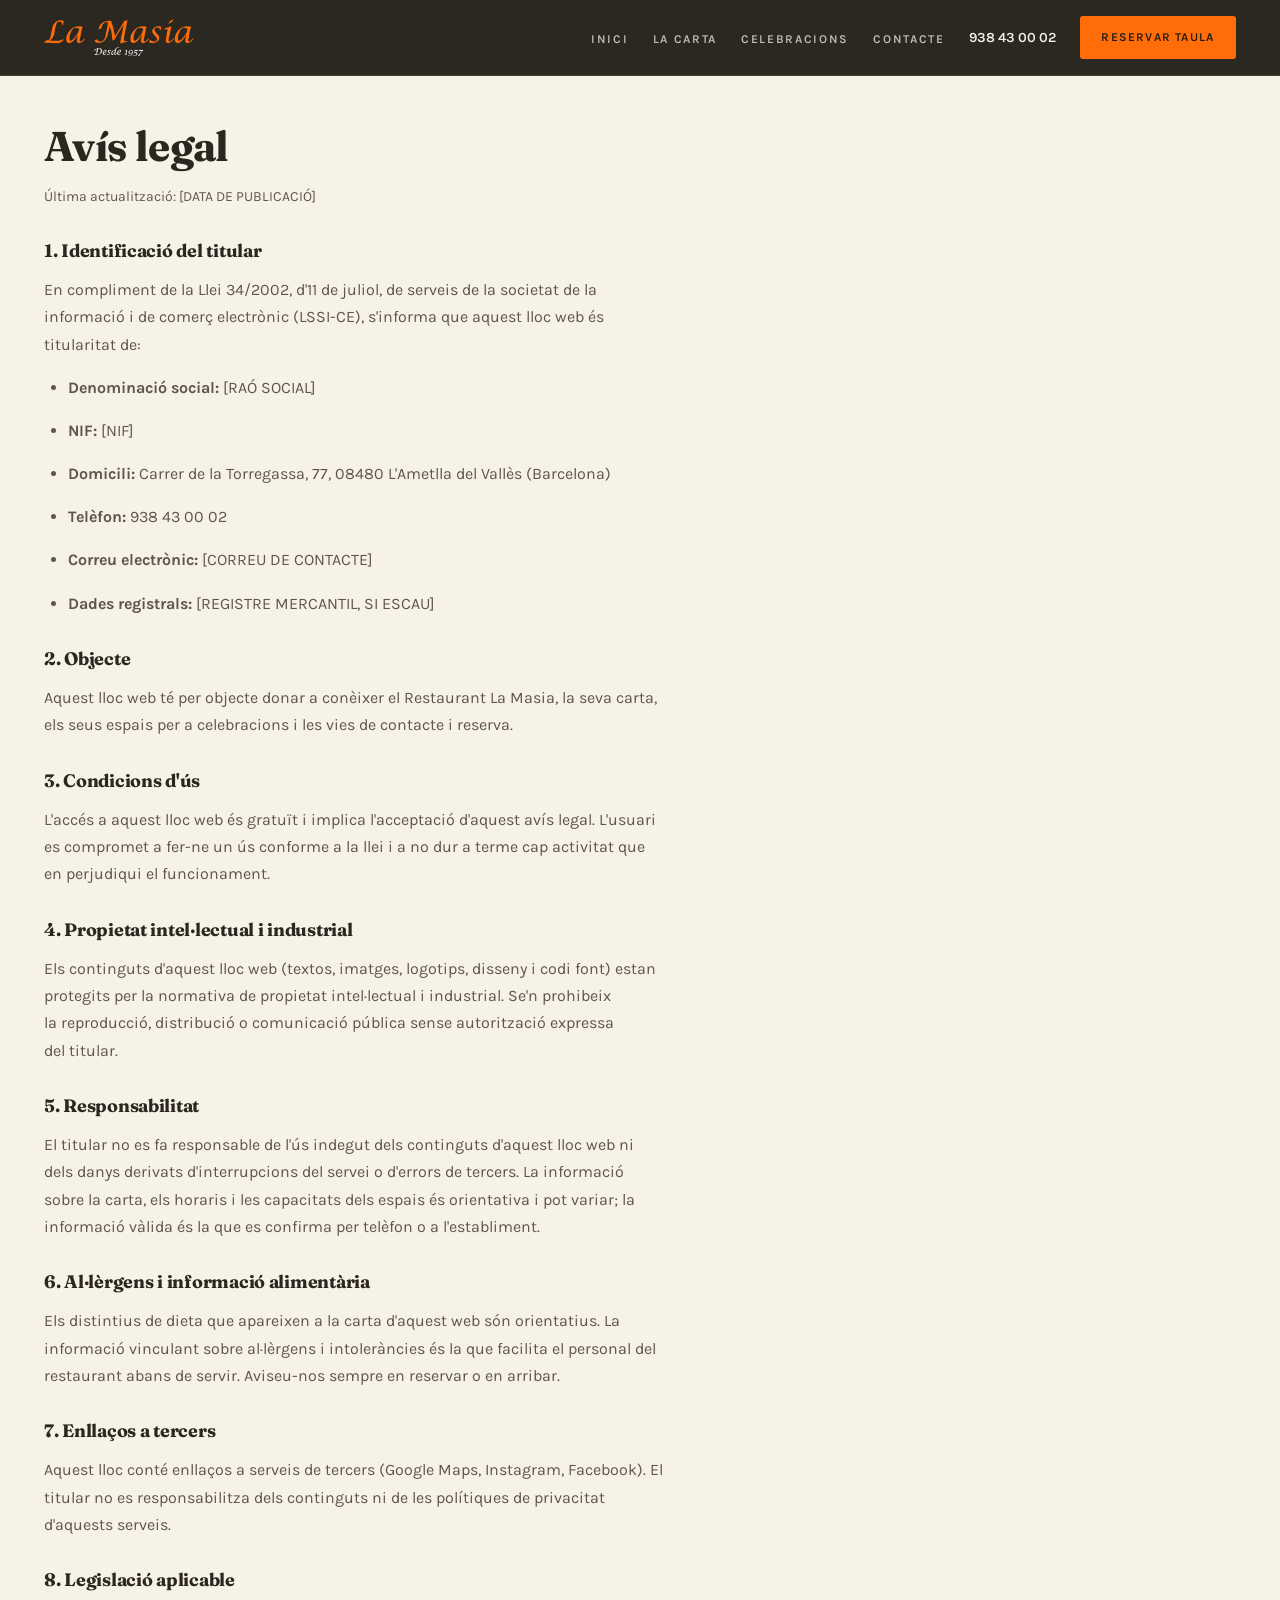
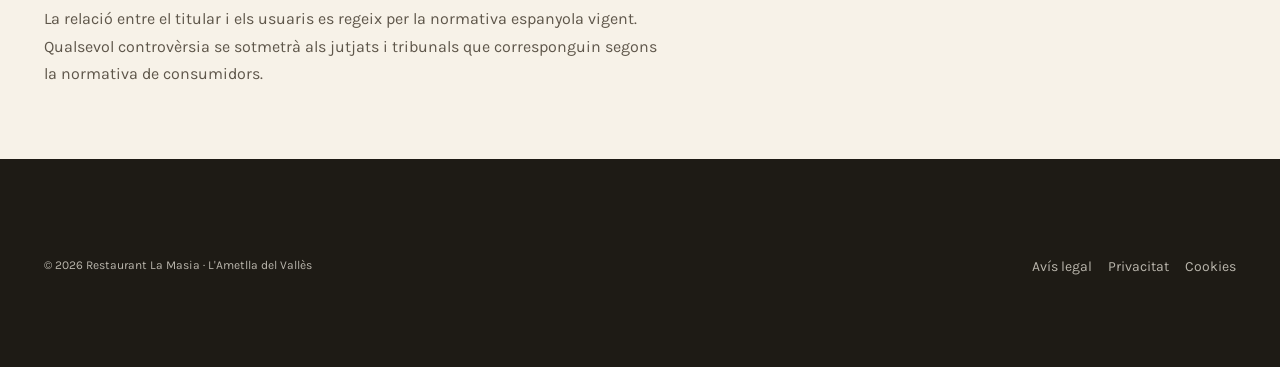
==== avis-legal.html @ 815bad7f "Web del Restaurant La Masia (L'Ametlla del Vallès) Web estàtica de quatre pàgines — inici, carta, ce" ====
<!DOCTYPE html>
<html lang="ca">
<head>
<meta charset="UTF-8">
<meta name="viewport" content="width=device-width, initial-scale=1.0">
<title>Avís legal — Restaurant La Masia</title>
<meta name="description" content="Avís legal del Restaurant La Masia, L'Ametlla del Vallès.">
<meta name="robots" content="noindex, follow">
<link rel="canonical" href="https://lamasiarestaurant.com/avis-legal.html">
<link rel="icon" href="assets/favicon.ico" sizes="any">
<link rel="icon" type="image/png" href="assets/favicon.png">
<link rel="preconnect" href="https://fonts.googleapis.com">
<link rel="preconnect" href="https://fonts.gstatic.com" crossorigin>
<link href="https://fonts.googleapis.com/css2?family=Fraunces:ital,opsz,wght@0,9..144,400;0,9..144,700;1,9..144,600&family=Karla:wght@400;600&display=swap" rel="stylesheet">
<link rel="stylesheet" href="css/styles.css">
</head>
<body>

<a class="salta-al-contingut" href="#contingut">Vés al contingut</a>

<header class="nav sempre-solid">
  <div class="envolt">
    <a href="index.html" class="nav-marca" aria-label="Restaurant La Masia — inici">
      <img src="assets/logo-la-masia.png" width="229" height="56" alt="Restaurant La Masia" fetchpriority="high">
    </a>
    <nav aria-label="Navegació principal">
      <ul class="nav-enllacos">
        <li><a href="index.html">Inici</a></li>
        <li><a href="carta.html">La carta</a></li>
        <li><a href="celebracions.html">Celebracions</a></li>
        <li><a href="contacte.html">Contacte</a></li>
      </ul>
    </nav>
    <a class="nav-tel" href="tel:+34938430002">938 43 00 02</a>
    <a class="boto boto-principal" href="contacte.html">Reservar taula</a>
    <button class="nav-boto-menu" id="boto-menu" type="button"
            aria-expanded="false" aria-controls="menu-mobil" aria-label="Obrir el menú">
      <span></span><span></span><span></span>
    </button>
  </div>
</header>

<div class="menu-mobil" id="menu-mobil">
  <a href="index.html">Inici</a>
  <a href="carta.html">La carta</a>
  <a href="celebracions.html">Celebracions</a>
  <a href="contacte.html">Contacte</a>
  <a href="tel:+34938430002">Trucar — 938 43 00 02</a>
</div>

<main id="contingut" class="legal">
  <div class="envolt">
    <h1>Avís legal</h1>
    <p class="actualitzat">Última actualització: [DATA DE PUBLICACIÓ]</p>

    <!-- ESQUELET LEGAL. Cal omplir tots els camps [ENTRE CLAUDÀTORS] amb les
         dades fiscals reals abans de publicar, i fer-lo revisar. -->

    <h2>1. Identificació del titular</h2>
    <p>
      En compliment de la Llei 34/2002, d'11 de juliol, de serveis de la societat de la
      informació i de comerç electrònic (LSSI-CE), s'informa que aquest lloc web és
      titularitat de:
    </p>
    <ul>
      <li><strong>Denominació social:</strong> [RAÓ SOCIAL]</li>
      <li><strong>NIF:</strong> [NIF]</li>
      <li><strong>Domicili:</strong> Carrer de la Torregassa, 77, 08480 L'Ametlla del Vallès (Barcelona)</li>
      <li><strong>Telèfon:</strong> 938 43 00 02</li>
      <li><strong>Correu electrònic:</strong> [CORREU DE CONTACTE]</li>
      <li><strong>Dades registrals:</strong> [REGISTRE MERCANTIL, SI ESCAU]</li>
    </ul>

    <h2>2. Objecte</h2>
    <p>
      Aquest lloc web té per objecte donar a conèixer el Restaurant La Masia, la seva
      carta, els seus espais per a celebracions i les vies de contacte i reserva.
    </p>

    <h2>3. Condicions d'ús</h2>
    <p>
      L'accés a aquest lloc web és gratuït i implica l'acceptació d'aquest avís legal.
      L'usuari es compromet a fer-ne un ús conforme a la llei i a no dur a terme cap
      activitat que en perjudiqui el funcionament.
    </p>

    <h2>4. Propietat intel·lectual i industrial</h2>
    <p>
      Els continguts d'aquest lloc web (textos, imatges, logotips, disseny i codi font)
      estan protegits per la normativa de propietat intel·lectual i industrial. Se'n
      prohibeix la reproducció, distribució o comunicació pública sense autorització
      expressa del titular.
    </p>

    <h2>5. Responsabilitat</h2>
    <p>
      El titular no es fa responsable de l'ús indegut dels continguts d'aquest lloc web
      ni dels danys derivats d'interrupcions del servei o d'errors de tercers. La
      informació sobre la carta, els horaris i les capacitats dels espais és orientativa
      i pot variar; la informació vàlida és la que es confirma per telèfon o a
      l'establiment.
    </p>

    <h2>6. Al·lèrgens i informació alimentària</h2>
    <p>
      Els distintius de dieta que apareixen a la carta d'aquest web són orientatius.
      La informació vinculant sobre al·lèrgens i intoleràncies és la que facilita el
      personal del restaurant abans de servir. Aviseu-nos sempre en reservar o en
      arribar.
    </p>

    <h2>7. Enllaços a tercers</h2>
    <p>
      Aquest lloc conté enllaços a serveis de tercers (Google Maps, Instagram, Facebook).
      El titular no es responsabilitza dels continguts ni de les polítiques de privacitat
      d'aquests serveis.
    </p>

    <h2>8. Legislació aplicable</h2>
    <p>
      La relació entre el titular i els usuaris es regeix per la normativa espanyola
      vigent. Qualsevol controvèrsia se sotmetrà als jutjats i tribunals que corresponguin
      segons la normativa de consumidors.
    </p>
  </div>
</main>

<footer class="peu">
  <div class="envolt">
    <div class="peu-baix">
      <p>© <span data-any>2026</span> Restaurant La Masia · L'Ametlla del Vallès</p>
      <nav aria-label="Pàgines legals">
        <a href="avis-legal.html">Avís legal</a>
        <a href="politica-privacitat.html">Privacitat</a>
        <a href="politica-cookies.html">Cookies</a>
      </nav>
    </div>
  </div>
</footer>

<script src="js/main.js"></script>
</body>
</html>
---- css/styles.css ----
/* ═══════════════════════════════════════════════════════════════════
   Restaurant La Masia — L'Ametlla del Vallès
   Full d'estil únic. Tot deriva dels tokens de :root.

   PALETA — cada color està mostrejat d'un píxel real de la seva carta
   oficial de 2025 (que porta una foto de la façana al lateral) o del
   seu logotip. Vegeu PLA.md per a la justificació de cadascun.
   ═══════════════════════════════════════════════════════════════════ */

:root {
  /* ── Color ── */
  --nit:          #1E1B15;  /* el negre càlid del tendal de l'entrada       */
  --olivard:      #403A2F;  /* mostrejat del tendal de la façana            */
  --sorra:        #D4C1A1;  /* el fons EXACTE de la seva carta 2025         */
  --crema:        #F7F2E8;  /* fons general de pàgina                       */
  --paper:        #FFFDF8;  /* targetes                                     */
  --taronja:      #FF6D09;  /* el taronja EXACTE del seu logotip            */
  --taronja-tx:   #A8480A;  /* variant AA del mateix per a text sobre clar  */
  --teula:        #9C5B33;  /* la teula àrab del terrat                     */
  --or:           #E3C77A;  /* les lletres del rètol "LA MASIA"             */
  --salvia:       #CFE0C8;  /* el cel de capvespre — distintius de dieta    */
  --text:         #2B261E;
  --text-suau:    #5E564A;
  --vora:         #C9B593;  /* DECORATIU. Res que comuniqui estat.          */

  /* Regles de contrast verificades (20 parelles, cap per sota d'AA):
     · --taronja com a TEXT: només sobre --nit (6,09:1). Sobre --olivard
       cau a 3,99 → allà s'usa --or (6,82:1).
     · --taronja com a FONS de botó: sempre amb text --nit (6,09:1).
     · Sobre fons clar l'accent en text és --taronja-tx (5,23:1).        */

  /* ── Superfícies fosques ── */
  --nit-vel:      rgba(30, 27, 21, 0.94);
  --nit-vora:     rgba(212, 193, 161, 0.16);

  /* ── Tipografia ── */
  --display: "Fraunces", "Iowan Old Style", Georgia, serif;
  --cos:     "Karla", "Segoe UI", system-ui, sans-serif;

  --t-xs:   0.75rem;
  --t-sm:   0.875rem;
  --t-base: 1rem;
  --t-md:   1.125rem;
  --t-lg:   clamp(1.35rem, 1.1rem + 1.1vw, 1.75rem);
  --t-xl:   clamp(1.8rem,  1.4rem + 1.9vw, 2.6rem);
  --t-2xl:  clamp(2.4rem,  1.7rem + 3.2vw, 4rem);
  --t-3xl:  clamp(3rem,    1.9rem + 5.2vw, 6rem);

  /* Dos trackings, no més (regla del playbook) */
  --track-wide:  0.26em;
  --track-tight: -0.015em;

  /* ── Espaiat ── */
  --s-1: 0.5rem;
  --s-2: 1rem;
  --s-3: 1.5rem;
  --s-4: 2rem;
  --s-5: 3rem;
  --s-6: 4.5rem;
  --s-7: 7rem;

  --ample: 1240px;
  --ample-text: 62ch;

  --radi: 3px;
  --ombra:    0 1px 2px rgba(30, 27, 21, 0.05), 0 8px 30px rgba(30, 27, 21, 0.07);
  --ombra-up: 0 2px 4px rgba(30, 27, 21, 0.06), 0 18px 48px rgba(30, 27, 21, 0.14);

  --nav-h: 76px;
}

/* ═══ BASE ═══════════════════════════════════════════════════════ */

*, *::before, *::after { box-sizing: border-box; margin: 0; padding: 0; }

html {
  /* El desplaçament suau el fa js/main.js, no el CSS: hi ha navegadors i
     configuracions on `scroll-behavior: smooth` no fa absolutament res i
     deixa TOTS els enllaços interns morts. Amb JS és determinista i
     respecta `prefers-reduced-motion`.
     `scroll-padding-top` es manté per als salts natius (recàrrega amb #). */
  scroll-padding-top: calc(var(--nav-h) + 1rem);
  -webkit-text-size-adjust: 100%;
}

body {
  background: var(--crema);
  color: var(--text);
  font-family: var(--cos);
  font-size: var(--t-base);
  line-height: 1.7;
  overflow-x: hidden;
  -webkit-font-smoothing: antialiased;
}

img { display: block; max-width: 100%; height: auto; }
a { color: inherit; text-decoration: none; }
button { font: inherit; color: inherit; cursor: pointer; }

h1, h2, h3, h4 {
  font-family: var(--display);
  font-weight: 700;
  line-height: 1.08;
  letter-spacing: var(--track-tight);
  text-wrap: balance;
}
p { text-wrap: pretty; }

/* Focus de teclat — global, un sol lloc */
:focus-visible {
  outline: 2px solid var(--taronja-tx);
  outline-offset: 3px;
  border-radius: 2px;
}
.seccio-fosca :focus-visible,
.nav :focus-visible,
.peu :focus-visible { outline-color: var(--taronja); }

.salta-al-contingut {
  position: absolute;
  left: -9999px;
  top: 0;
  z-index: 999;
  background: var(--nit);
  color: var(--crema);
  padding: var(--s-2) var(--s-3);
  font-weight: 600;
}
.salta-al-contingut:focus { left: 0; }

.nomes-lectors {
  position: absolute;
  width: 1px; height: 1px;
  padding: 0; margin: -1px;
  overflow: hidden;
  clip: rect(0 0 0 0);
  white-space: nowrap;
}

/* ═══ ESTRUCTURA ════════════════════════════════════════════════ */

.envolt {
  width: 100%;
  max-width: var(--ample);
  margin-inline: auto;
  padding-inline: var(--s-3);
}

.seccio { padding-block: var(--s-6); }
.seccio-ampla { padding-block: var(--s-7); }

.seccio-fosca { background: var(--nit); color: var(--crema); }
.seccio-fosca h2, .seccio-fosca h3 { color: var(--crema); }
.seccio-sorra { background: var(--sorra); color: var(--nit); }

/* ═══ TIPOGRAFIA DE SECCIÓ ══════════════════════════════════════ */

.sobretitol {
  display: block;
  font-family: var(--cos);
  font-size: var(--t-xs);
  font-weight: 600;
  letter-spacing: var(--track-wide);
  text-transform: uppercase;
  color: var(--taronja-tx);
  margin-bottom: var(--s-2);
}
.seccio-fosca .sobretitol { color: var(--taronja); }
.seccio-sorra .sobretitol { color: var(--teula); }

.titol-seccio { font-size: var(--t-xl); }
.titol-seccio em {
  font-style: italic;
  font-weight: 600;
  color: var(--taronja-tx);
}
.seccio-fosca .titol-seccio em { color: var(--or); }
.seccio-sorra .titol-seccio em { color: var(--teula); }

.entradeta {
  font-size: var(--t-md);
  color: var(--text-suau);
  max-width: var(--ample-text);
  margin-top: var(--s-3);
}
.seccio-fosca .entradeta { color: rgba(247, 242, 232, 0.72); }

.regle {
  width: 54px;
  height: 2px;
  background: var(--taronja);
  border: 0;
  margin-block: var(--s-3);
}

/* ═══ BOTONS ════════════════════════════════════════════════════ */

.boto {
  display: inline-flex;
  align-items: center;
  justify-content: center;
  gap: 0.55rem;
  padding: 0.95rem 1.9rem;
  border: 1.5px solid transparent;
  border-radius: var(--radi);
  font-family: var(--cos);
  font-size: var(--t-sm);
  font-weight: 600;
  letter-spacing: 0.1em;
  text-transform: uppercase;
  text-align: center;
  transition: background 0.22s ease, color 0.22s ease,
              border-color 0.22s ease, transform 0.22s ease;
}
.boto:hover { transform: translateY(-2px); }

/* Fons taronja SEMPRE amb text --nit (6,09:1) */
.boto-principal { background: var(--taronja); color: var(--nit); }
.boto-principal:hover { background: #FF8433; }

.boto-contorn {
  background: transparent;
  border-color: var(--nit);
  color: var(--nit);
}
.boto-contorn:hover { background: var(--nit); color: var(--crema); }

.seccio-fosca .boto-contorn,
.hero .boto-contorn {
  border-color: rgba(247, 242, 232, 0.5);
  color: var(--crema);
}
.seccio-fosca .boto-contorn:hover,
.hero .boto-contorn:hover {
  background: rgba(247, 242, 232, 0.1);
  border-color: var(--crema);
  color: var(--crema);
}

.grup-botons { display: flex; flex-wrap: wrap; gap: var(--s-2); }

.enllac-fletxa {
  display: inline-flex;
  align-items: center;
  gap: 0.5rem;
  font-weight: 600;
  font-size: var(--t-sm);
  letter-spacing: 0.08em;
  text-transform: uppercase;
  color: var(--taronja-tx);
  border-bottom: 1.5px solid currentColor;
  padding-bottom: 3px;
  transition: gap 0.22s ease;
}
.enllac-fletxa:hover { gap: 0.9rem; }
.seccio-fosca .enllac-fletxa { color: var(--or); }

/* ═══ NAVEGACIÓ ═════════════════════════════════════════════════ */

/* La barra és OPACA per defecte, a propòsit: els seus enllaços són clars i
   sobre fons clar no es llegirien. Només es torna transparent quan el JS
   confirma que estem damunt del hero fosc. Si el JS falla, queda opaca i
   llegible, que és el pitjor cas acceptable. */
.nav {
  position: fixed;
  inset: 0 0 auto 0;
  z-index: 200;
  height: var(--nav-h);
  display: flex;
  align-items: center;
  background: var(--nit-vel);
  backdrop-filter: blur(14px);
  border-bottom: 1px solid var(--nit-vora);
  transition: background 0.28s ease, border-color 0.28s ease;
}
.nav.transparent {
  background: transparent;
  backdrop-filter: none;
  border-bottom-color: transparent;
}
/* .sempre-solid no porta estil: és la marca que llegeix js/main.js a les
   pàgines sense hero fosc (contacte i legals) perquè no la faci transparent. */
.nav > .envolt {
  display: flex;
  align-items: center;
  gap: var(--s-3);
}

/* El fitxer del logotip ja porta el wordmark i "Desde 1957": no cal
   repetir-ho al costat. */
.nav-marca { display: flex; align-items: center; margin-right: auto; }
.nav-marca img { width: 150px; height: 37px; object-fit: contain; }

.nav-enllacos {
  display: flex;
  align-items: center;
  gap: var(--s-3);
  list-style: none;
}
.nav-enllacos a {
  font-size: var(--t-xs);
  font-weight: 600;
  letter-spacing: 0.14em;
  text-transform: uppercase;
  color: rgba(247, 242, 232, 0.74);
  transition: color 0.2s ease;
}
.nav-enllacos a:hover,
.nav-enllacos a[aria-current="page"] { color: var(--crema); }
.nav-enllacos a[aria-current="page"] { border-bottom: 1.5px solid var(--taronja); padding-bottom: 2px; }

.nav-tel {
  display: inline-flex;
  align-items: center;
  gap: 0.45rem;
  font-size: var(--t-sm);
  font-weight: 600;
  color: var(--crema);
  white-space: nowrap;
}
.nav-tel:hover { color: var(--taronja); }

.nav .boto { padding: 0.65rem 1.3rem; font-size: var(--t-xs); }

.nav-boto-menu {
  display: none;
  flex-direction: column;
  justify-content: center;
  gap: 5px;
  width: 44px;
  height: 44px;
  padding: 10px;
  background: none;
  border: 1px solid var(--nit-vora);
  border-radius: var(--radi);
}
.nav-boto-menu span {
  display: block;
  height: 1.5px;
  background: var(--crema);
  transition: transform 0.25s ease, opacity 0.25s ease;
}
.nav-boto-menu[aria-expanded="true"] span:nth-child(1) { transform: translateY(6.5px) rotate(45deg); }
.nav-boto-menu[aria-expanded="true"] span:nth-child(2) { opacity: 0; }
.nav-boto-menu[aria-expanded="true"] span:nth-child(3) { transform: translateY(-6.5px) rotate(-45deg); }

.menu-mobil {
  position: fixed;
  inset: var(--nav-h) 0 auto 0;
  z-index: 199;
  display: none;
  flex-direction: column;
  background: var(--nit-vel);
  backdrop-filter: blur(14px);
  border-bottom: 1px solid var(--nit-vora);
  padding: var(--s-2) 0 var(--s-3);
}
.menu-mobil.obert { display: flex; }
.menu-mobil a {
  padding: 0.9rem var(--s-3);
  font-size: var(--t-sm);
  font-weight: 600;
  letter-spacing: 0.14em;
  text-transform: uppercase;
  color: rgba(247, 242, 232, 0.8);
  border-bottom: 1px solid rgba(212, 193, 161, 0.08);
}
.menu-mobil a:hover { color: var(--crema); background: rgba(212, 193, 161, 0.07); }
.menu-mobil .boto { margin: var(--s-3) var(--s-3) 0; }

/* ═══ TRUCADA FLOTANT ═══════════════════════════════════════════
   El canal ràpid dominant d'AQUEST negoci és el telèfon: avui no
   accepten reserves per cap altre canal i no tenen WhatsApp públic.
   ═════════════════════════════════════════════════════════════ */

.truca-flotant {
  position: fixed;
  right: var(--s-3);
  bottom: var(--s-3);
  z-index: 180;
  display: inline-flex;
  align-items: center;
  gap: 0.6rem;
  padding: 0.9rem 1.35rem;
  background: var(--taronja);
  color: var(--nit);
  border-radius: 999px;
  font-size: var(--t-sm);
  font-weight: 700;
  letter-spacing: 0.06em;
  box-shadow: var(--ombra-up);
  transition: transform 0.2s ease;
}
.truca-flotant:hover { transform: translateY(-3px); }
.truca-flotant svg { width: 19px; height: 19px; fill: currentColor; flex-shrink: 0; }

/* ═══ HERO ══════════════════════════════════════════════════════ */

.hero {
  position: relative;
  min-height: 100svh;
  display: flex;
  align-items: flex-end;
  padding-block: calc(var(--nav-h) + var(--s-5)) var(--s-6);
  overflow: hidden;
  background: var(--nit);
}
.hero-fons { position: absolute; inset: 0; z-index: 0; }
.hero-fons img { width: 100%; height: 100%; object-fit: cover; object-position: center; }
.hero-vel {
  position: absolute;
  inset: 0;
  z-index: 1;
  /* Comprovat al navegador: prou fosc a l'esquerra perquè el text hi passi
     AA, prou clar a la dreta perquè la foto de la façana es vegi de debò. */
  background:
    linear-gradient(to right,
                    rgba(30, 27, 21, 0.92) 0%,
                    rgba(30, 27, 21, 0.80) 34%,
                    rgba(30, 27, 21, 0.42) 66%,
                    rgba(30, 27, 21, 0.22) 100%),
    linear-gradient(to top,
                    rgba(30, 27, 21, 0.72) 0%,
                    rgba(30, 27, 21, 0) 42%);
}
.hero > .envolt { position: relative; z-index: 2; }

/* La "placa": el bloc de sorra desplaçat, com el full de la seva carta */
.hero-placa { max-width: 660px; }
.hero-etiqueta {
  display: inline-block;
  font-size: var(--t-xs);
  font-weight: 600;
  letter-spacing: var(--track-wide);
  text-transform: uppercase;
  color: var(--or);
  border: 1px solid rgba(227, 199, 122, 0.4);
  border-radius: var(--radi);
  padding: 0.4rem 0.9rem;
  margin-bottom: var(--s-3);
}
.hero-titol {
  font-size: var(--t-3xl);
  color: var(--crema);
  line-height: 0.94;
}
.hero-titol em {
  display: block;
  font-style: italic;
  font-weight: 600;
  font-size: 0.42em;
  color: var(--sorra);
  letter-spacing: 0.02em;
  margin-top: 0.5rem;
}
.hero-frase {
  font-size: var(--t-md);
  color: rgba(247, 242, 232, 0.8);
  max-width: 46ch;
  margin-block: var(--s-3) var(--s-4);
}
.hero .grup-botons { gap: var(--s-2); }

/* ═══ BANDA DE FETS ═════════════════════════════════════════════ */

.banda-fets { background: var(--olivard); color: var(--crema); }
.banda-fets ul {
  list-style: none;
  display: grid;
  grid-template-columns: repeat(4, 1fr);
}
.banda-fets li {
  padding: var(--s-4) var(--s-3);
  border-right: 1px solid rgba(212, 193, 161, 0.14);
  text-align: center;
}
.banda-fets li:last-child { border-right: 0; }
.fet-xifra {
  display: block;
  font-family: var(--display);
  font-size: var(--t-lg);
  font-weight: 700;
  color: var(--or);
  line-height: 1.1;
}
.fet-etiqueta {
  display: block;
  font-size: var(--t-xs);
  letter-spacing: 0.13em;
  text-transform: uppercase;
  color: rgba(247, 242, 232, 0.62);
  margin-top: 0.4rem;
}

/* ═══ ELS DOS CAMINS ════════════════════════════════════════════
   La idea estructural central: La Masia són dos negocis sota un
   sostre (el client de cada dia i l'organitzador de celebracions).
   ═════════════════════════════════════════════════════════════ */

.camins { display: grid; grid-template-columns: 1fr 1fr; gap: var(--s-3); }
.cami {
  position: relative;
  display: flex;
  flex-direction: column;
  justify-content: flex-end;
  min-height: 440px;
  padding: var(--s-4);
  border-radius: var(--radi);
  overflow: hidden;
  background: var(--nit);
  isolation: isolate;
}
.cami img {
  position: absolute;
  inset: 0;
  z-index: -2;
  width: 100%;
  height: 100%;
  object-fit: cover;
  transition: transform 0.6s ease;
}
.cami::after {
  content: "";
  position: absolute;
  inset: 0;
  z-index: -1;
  background: linear-gradient(to top, rgba(30, 27, 21, 0.94) 12%, rgba(30, 27, 21, 0.35) 100%);
}
.cami:hover img { transform: scale(1.04); }
.cami h3 { font-size: var(--t-lg); color: var(--crema); }
.cami p {
  color: rgba(247, 242, 232, 0.75);
  font-size: var(--t-sm);
  margin-block: var(--s-1) var(--s-3);
  max-width: 40ch;
}
.cami .sobretitol { color: var(--taronja); }

/* ═══ HISTÒRIA ══════════════════════════════════════════════════ */

.historia { display: grid; grid-template-columns: 0.85fr 1fr; gap: var(--s-6); align-items: center; }
.historia-foto { border-radius: var(--radi); overflow: hidden; }
.historia-foto img { width: 100%; height: 100%; object-fit: cover; }
.historia-cos p + p { margin-top: var(--s-2); }
.historia-cos p { color: var(--text-suau); }
.seccio-sorra .historia-cos p { color: #4A4234; }

.valors {
  display: grid;
  grid-template-columns: repeat(2, 1fr);
  gap: var(--s-2);
  margin-top: var(--s-4);
}
.valor {
  border-left: 2px solid var(--taronja);
  padding-left: var(--s-2);
}
.valor strong {
  display: block;
  font-family: var(--display);
  font-size: var(--t-base);
  font-weight: 700;
}
.valor span { font-size: var(--t-sm); color: var(--text-suau); }
.seccio-sorra .valor span { color: #4A4234; }

/* ═══ CARTA ═════════════════════════════════════════════════════ */

.avis-preus {
  display: flex;
  gap: 0.75rem;
  align-items: flex-start;
  background: var(--paper);
  border: 1px solid var(--vora);
  border-left: 3px solid var(--teula);
  border-radius: var(--radi);
  padding: var(--s-2) var(--s-3);
  font-size: var(--t-sm);
  color: var(--text-suau);
  max-width: var(--ample-text);
}
.avis-preus strong { color: var(--text); }

.carta-nav {
  display: flex;
  flex-wrap: wrap;
  gap: 0.5rem;
  margin-block: var(--s-4);
}
.carta-nav a {
  font-size: var(--t-xs);
  font-weight: 600;
  letter-spacing: 0.1em;
  text-transform: uppercase;
  color: var(--text-suau);
  border: 1px solid var(--vora);
  border-radius: 999px;
  padding: 0.45rem 1rem;
  transition: background 0.2s ease, color 0.2s ease, border-color 0.2s ease;
}
.carta-nav a:hover { background: var(--nit); border-color: var(--nit); color: var(--crema); }

.carta-grup + .carta-grup { margin-top: var(--s-6); }
.carta-grup-cap {
  display: flex;
  align-items: baseline;
  gap: var(--s-2);
  border-bottom: 1px solid var(--vora);
  padding-bottom: var(--s-2);
  margin-bottom: var(--s-2);
}
.carta-grup-cap h3 {
  font-size: var(--t-lg);
  font-style: italic;
  font-weight: 600;
}
.carta-grup-cap span {
  font-size: var(--t-xs);
  letter-spacing: 0.12em;
  text-transform: uppercase;
  color: var(--text-suau);
  margin-left: auto;
  white-space: nowrap;
}

.plats { list-style: none; columns: 2; column-gap: var(--s-5); }
.plat {
  break-inside: avoid;
  padding-block: 0.7rem;
  border-bottom: 1px solid rgba(201, 181, 147, 0.4);
  font-size: var(--t-base);
  line-height: 1.5;
}
.plat-nota { display: block; font-size: var(--t-sm); color: var(--text-suau); }

.marca-dieta {
  display: inline-block;
  margin-left: 0.4rem;
  vertical-align: 1px;
  font-size: 0.6rem;
  font-weight: 700;
  letter-spacing: 0.08em;
  text-transform: uppercase;
  color: #2F4A28;
  background: var(--salvia);
  border-radius: 2px;
  padding: 0.1rem 0.4rem;
  white-space: nowrap;
}

.plats-destacats { display: grid; grid-template-columns: repeat(3, 1fr); gap: var(--s-3); }
.plat-targeta {
  background: var(--paper);
  border: 1px solid var(--vora);
  border-radius: var(--radi);
  overflow: hidden;
  transition: box-shadow 0.25s ease, transform 0.25s ease;
}
.plat-targeta:hover { box-shadow: var(--ombra-up); transform: translateY(-3px); }
.plat-targeta img { width: 100%; aspect-ratio: 4 / 3; object-fit: cover; }
.plat-targeta-cos { padding: var(--s-3); }
.plat-targeta h3 { font-size: var(--t-md); font-style: italic; font-weight: 600; }
.plat-targeta p { font-size: var(--t-sm); color: var(--text-suau); margin-top: 0.35rem; }

/* ═══ ESPAIS I CERCADOR (element signatura) ═════════════════════ */

.cercador {
  background: var(--paper);
  border: 1px solid var(--vora);
  border-radius: var(--radi);
  padding: var(--s-4);
  box-shadow: var(--ombra);
}
.cercador-controls { display: grid; grid-template-columns: 1fr 1fr; gap: var(--s-4); }

.camp-rang label,
.camp-tipus legend {
  display: block;
  font-size: var(--t-xs);
  font-weight: 700;
  letter-spacing: 0.13em;
  text-transform: uppercase;
  color: var(--text-suau);
  margin-bottom: var(--s-2);
}
.camp-tipus fieldset { border: 0; }

.rang-valor {
  font-family: var(--display);
  font-size: var(--t-xl);
  font-weight: 700;
  color: var(--taronja-tx);
  line-height: 1;
}
.rang-valor small {
  font-family: var(--cos);
  font-size: var(--t-sm);
  font-weight: 600;
  color: var(--text-suau);
  margin-left: 0.4rem;
}

input[type="range"] {
  width: 100%;
  height: 30px;
  margin-top: var(--s-2);
  background: transparent;
  accent-color: var(--taronja-tx);
  cursor: pointer;
}

.rang-limits {
  display: flex;
  justify-content: space-between;
  font-size: var(--t-xs);
  color: var(--text-suau);
}

/* Grup de ràdios amb aspecte de pastilla. L'aspecte el porta el <span>;
   el <label> només és l'embolcall i la zona clicable. */
.tipus-opcions { display: flex; flex-wrap: wrap; gap: 0.5rem; }
.tipus-opcions label { cursor: pointer; }
.tipus-opcions input { position: absolute; opacity: 0; pointer-events: none; }
.tipus-opcions span {
  display: inline-block;
  font-size: var(--t-sm);
  font-weight: 600;
  border: 1px solid var(--vora);
  border-radius: 999px;
  padding: 0.45rem 1rem;
  transition: background 0.2s ease, color 0.2s ease, border-color 0.2s ease;
}
.tipus-opcions label:hover span { border-color: var(--nit); }
.tipus-opcions input:checked + span {
  background: var(--nit);
  border-color: var(--nit);
  color: var(--crema);
}
.tipus-opcions input:focus-visible + span {
  outline: 2px solid var(--taronja-tx);
  outline-offset: 3px;
}

.cercador-resultat {
  margin-top: var(--s-3);
  padding-top: var(--s-3);
  border-top: 1px solid var(--vora);
  font-size: var(--t-md);
}
.cercador-resultat strong { color: var(--taronja-tx); }

.sales { display: grid; grid-template-columns: repeat(2, 1fr); gap: var(--s-3); margin-top: var(--s-4); }
.sala {
  display: flex;
  flex-direction: column;
  background: var(--paper);
  border: 1px solid var(--vora);
  border-radius: var(--radi);
  overflow: hidden;
  transition: border-color 0.25s ease, opacity 0.25s ease, box-shadow 0.25s ease;
}
.sala img { width: 100%; aspect-ratio: 4 / 3; object-fit: cover; }
.sala-cos { padding: var(--s-3); display: flex; flex-direction: column; flex: 1; }
.sala h3 { font-size: var(--t-md); }
.sala-capacitat {
  font-family: var(--display);
  font-size: var(--t-lg);
  font-weight: 700;
  color: var(--taronja-tx);
}
.sala p { font-size: var(--t-sm); color: var(--text-suau); margin-top: 0.4rem; }
.sala-estat {
  margin-top: auto;
  padding-top: var(--s-2);
  font-size: var(--t-xs);
  font-weight: 700;
  letter-spacing: 0.1em;
  text-transform: uppercase;
}
/* L'estat es comunica amb TEXT i vora forta, mai només amb color */
.sala.encaixa { border-color: var(--taronja-tx); box-shadow: var(--ombra); }
.sala.encaixa .sala-estat { color: var(--taronja-tx); }
.sala.no-encaixa { opacity: 0.55; }
.sala.no-encaixa .sala-estat { color: var(--text-suau); }

/* ═══ RESSENYES ═════════════════════════════════════════════════ */

.nota-google {
  display: flex;
  flex-wrap: wrap;
  align-items: center;
  gap: var(--s-3);
  background: var(--paper);
  border: 1px solid var(--vora);
  border-radius: var(--radi);
  padding: var(--s-3) var(--s-4);
}
.nota-xifra {
  font-family: var(--display);
  font-size: var(--t-2xl);
  font-weight: 700;
  line-height: 1;
  color: var(--text);
}
.nota-estrelles { color: var(--taronja-tx); letter-spacing: 0.12em; font-size: var(--t-md); }
.nota-detall { font-size: var(--t-sm); color: var(--text-suau); }

.ressenyes { display: grid; grid-template-columns: repeat(3, 1fr); gap: var(--s-3); margin-top: var(--s-3); }
.ressenya {
  background: var(--paper);
  border: 1px solid var(--vora);
  border-radius: var(--radi);
  padding: var(--s-3);
  display: flex;
  flex-direction: column;
}
.ressenya blockquote {
  font-family: var(--display);
  font-style: italic;
  font-size: var(--t-md);
  line-height: 1.5;
  flex: 1;
}
.ressenya cite {
  display: block;
  font-style: normal;
  font-size: var(--t-xs);
  letter-spacing: 0.1em;
  text-transform: uppercase;
  color: var(--text-suau);
  margin-top: var(--s-2);
}
.ressenya-pendent { border-style: dashed; background: transparent; }
.ressenya-pendent blockquote { font-family: var(--cos); font-style: normal; font-size: var(--t-sm); color: var(--text-suau); }

/* ═══ FAQ ═══════════════════════════════════════════════════════ */

.faq { max-width: 860px; }
.faq details {
  border-bottom: 1px solid var(--vora);
}
.faq summary {
  display: flex;
  align-items: center;
  justify-content: space-between;
  gap: var(--s-2);
  padding-block: var(--s-3);
  font-family: var(--display);
  font-size: var(--t-md);
  font-weight: 700;
  cursor: pointer;
  list-style: none;
}
.faq summary::-webkit-details-marker { display: none; }
.faq summary::after {
  content: "+";
  font-family: var(--cos);
  font-size: 1.4rem;
  font-weight: 400;
  color: var(--taronja-tx);
  transition: transform 0.25s ease;
  flex-shrink: 0;
}
.faq details[open] summary::after { transform: rotate(45deg); }
.faq details p { color: var(--text-suau); padding-bottom: var(--s-3); max-width: var(--ample-text); }

/* ═══ CONTACTE ══════════════════════════════════════════════════ */

.contacte-graella { display: grid; grid-template-columns: 1fr 1fr; gap: var(--s-5); align-items: start; }

.dades { list-style: none; display: grid; gap: var(--s-3); }
.dades li { display: grid; grid-template-columns: 34px 1fr; gap: var(--s-2); align-items: start; }
.dades svg { width: 22px; height: 22px; fill: var(--taronja-tx); margin-top: 3px; }
.seccio-fosca .dades svg { fill: var(--taronja); }
.dades-etiqueta {
  display: block;
  font-size: var(--t-xs);
  font-weight: 700;
  letter-spacing: 0.13em;
  text-transform: uppercase;
  color: var(--text-suau);
}
.seccio-fosca .dades-etiqueta { color: rgba(247, 242, 232, 0.6); }
.dades-valor { font-size: var(--t-md); }
.dades-valor a:hover { color: var(--taronja-tx); }
.seccio-fosca .dades-valor a:hover { color: var(--taronja); }

.horaris { list-style: none; }
.horaris li {
  display: flex;
  justify-content: space-between;
  align-items: baseline;
  gap: var(--s-2);
  padding-block: 0.6rem;
  border-bottom: 1px solid var(--vora);
  font-size: var(--t-sm);
}
.seccio-fosca .horaris li { border-bottom-color: rgba(212, 193, 161, 0.15); }
.horaris li:last-child { border-bottom: 0; }
.horaris .dia { color: var(--text-suau); }
.seccio-fosca .horaris .dia { color: rgba(247, 242, 232, 0.65); }
.horaris .hora { font-weight: 600; white-space: nowrap; }

.mapa {
  border-radius: var(--radi);
  overflow: hidden;
  border: 1px solid var(--vora);
  line-height: 0;
}
.mapa iframe { width: 100%; height: 420px; border: 0; }

/* ═══ FORMULARI ═════════════════════════════════════════════════ */

.formulari {
  background: var(--paper);
  border: 1px solid var(--vora);
  border-radius: var(--radi);
  padding: var(--s-4);
  box-shadow: var(--ombra);
}
.camps { display: grid; grid-template-columns: 1fr 1fr; gap: var(--s-3); }
.camp { display: flex; flex-direction: column; gap: 0.4rem; }
.camp-ample { grid-column: 1 / -1; }
.camp label {
  font-size: var(--t-xs);
  font-weight: 700;
  letter-spacing: 0.1em;
  text-transform: uppercase;
  color: var(--text-suau);
}
.camp label .opcional {
  text-transform: none;
  letter-spacing: normal;
  font-weight: 400;
}
.camp input,
.camp select,
.camp textarea {
  font-family: var(--cos);
  font-size: var(--t-base); /* ≥16px: evita el zoom automàtic a iOS */
  color: var(--text);
  background: var(--crema);
  border: 1px solid var(--vora);
  border-radius: var(--radi);
  padding: 0.75rem 0.9rem;
  width: 100%;
  transition: border-color 0.2s ease;
}
.camp textarea { resize: vertical; min-height: 120px; }
.camp input:hover,
.camp select:hover,
.camp textarea:hover { border-color: var(--text-suau); }
.camp.te-error input,
.camp.te-error select,
.camp.te-error textarea { border-color: #A62F1E; }
.camp-error { font-size: var(--t-xs); font-weight: 600; color: #A62F1E; }

.form-nota { font-size: var(--t-xs); color: var(--text-suau); margin-top: var(--s-3); }
.form-ok {
  display: none;
  border: 1px solid var(--taronja-tx);
  border-left-width: 3px;
  border-radius: var(--radi);
  padding: var(--s-3);
  background: var(--paper);
}
.form-ok.visible { display: block; }
.form-ok h3 { font-size: var(--t-md); }
.form-ok p { color: var(--text-suau); margin-top: 0.4rem; }

/* ═══ PEU ═══════════════════════════════════════════════════════ */

/* El coixí de baix deixa lloc al botó flotant perquè no tapi els legals */
.peu { background: var(--nit); color: rgba(247, 242, 232, 0.72); padding-block: var(--s-6) 5.5rem; }
.peu-graella {
  display: grid;
  grid-template-columns: 1.4fr repeat(3, 1fr);
  gap: var(--s-4);
  padding-bottom: var(--s-4);
  border-bottom: 1px solid var(--nit-vora);
}
.peu-marca img { width: 168px; height: 41px; object-fit: contain; }
.peu-marca p { font-size: var(--t-sm); margin-top: var(--s-2); max-width: 34ch; }
.peu h2 {
  font-family: var(--cos);
  font-size: var(--t-xs);
  font-weight: 700;
  letter-spacing: var(--track-wide);
  text-transform: uppercase;
  color: var(--sorra);
  margin-bottom: var(--s-2);
}
.peu ul { list-style: none; display: grid; gap: 0.55rem; }
.peu a { font-size: var(--t-sm); }
.peu a:hover { color: var(--taronja); }
.peu-baix {
  display: flex;
  flex-wrap: wrap;
  justify-content: space-between;
  gap: var(--s-2);
  padding-top: var(--s-3);
  font-size: var(--t-xs);
}
.peu-baix nav { display: flex; flex-wrap: wrap; gap: var(--s-2); }

/* ═══ PÀGINES INTERIORS ═════════════════════════════════════════ */

.cap-pagina {
  position: relative;
  display: flex;
  align-items: flex-end;
  min-height: 56svh;
  padding-block: calc(var(--nav-h) + var(--s-5)) var(--s-5);
  background: var(--nit);
  overflow: hidden;
}
.cap-pagina .hero-fons img { object-position: center 40%; }
.cap-pagina > .envolt { position: relative; z-index: 2; }
.cap-pagina h1 { font-size: var(--t-2xl); color: var(--crema); }
.cap-pagina p { color: rgba(247, 242, 232, 0.78); max-width: 52ch; margin-top: var(--s-2); }

/* Capçalera compacta: el formulari ha de quedar per damunt del fold */
.cap-compacta { min-height: auto; padding-block: calc(var(--nav-h) + var(--s-4)) var(--s-4); }

.molla { font-size: var(--t-xs); letter-spacing: 0.12em; text-transform: uppercase; color: var(--sorra); margin-bottom: var(--s-2); }
.molla a:hover { color: var(--taronja); }

.legal { padding-block: calc(var(--nav-h) + var(--s-5)) var(--s-6); }
.legal h1 { font-size: var(--t-xl); }
.legal h2 { font-size: var(--t-md); margin-top: var(--s-4); }
.legal p, .legal li { color: var(--text-suau); max-width: var(--ample-text); margin-top: var(--s-2); }
.legal ul { margin-left: var(--s-3); }
.legal .actualitzat { font-size: var(--t-sm); color: var(--text-suau); }

/* ═══ ANIMACIÓ ══════════════════════════════════════════════════
   Caràcter SUBTIL: una casa de 1957 no fa acrobàcies.
   Un sol tret, mai es torna a amagar. Cap element amb pols permanent.
   ═════════════════════════════════════════════════════════════ */

/* MILLORA PROGRESSIVA: el contingut és visible per defecte. Només s'amaga
   per revelar-lo si el JS ha pogut posar la classe .js-anim a <html>, cosa
   que només fa si hi ha IntersectionObserver i el moviment no està reduït.
   Així, si el JS falla o no arriba, la web es llegeix igualment: mai es pot
   donar el cas que tot el contingut quedi invisible per sempre. */
.js-anim .apareix {
  opacity: 0;
  transform: translateY(18px);
  transition: opacity 0.6s ease, transform 0.6s ease;
}
.js-anim .apareix.vist { opacity: 1; transform: none; }
.js-anim .apareix:nth-child(2) { transition-delay: 0.08s; }
.js-anim .apareix:nth-child(3) { transition-delay: 0.16s; }
.js-anim .apareix:nth-child(4) { transition-delay: 0.24s; }

/* ═══ RESPONSIVE ════════════════════════════════════════════════ */

@media (max-width: 1100px) {
  .nav-enllacos, .nav-tel { display: none; }
  .nav-boto-menu { display: flex; }
  .nav .boto-principal { margin-left: auto; }
  .peu-graella { grid-template-columns: 1fr 1fr; }
}

@media (max-width: 900px) {
  :root { --nav-h: 66px; }
  .camins { grid-template-columns: 1fr; }
  .cami { min-height: 340px; }
  .historia { grid-template-columns: 1fr; gap: var(--s-4); }
  .contacte-graella { grid-template-columns: 1fr; }
  .plats { columns: 1; }
  .plats-destacats { grid-template-columns: 1fr; }
  .ressenyes { grid-template-columns: 1fr; }
  .cercador-controls { grid-template-columns: 1fr; }
  .banda-fets ul { grid-template-columns: 1fr 1fr; }
  .banda-fets li:nth-child(2) { border-right: 0; }
  .banda-fets li:nth-child(-n+2) { border-bottom: 1px solid rgba(212, 193, 161, 0.14); }
}

@media (max-width: 620px) {
  :root { --s-6: 3.25rem; --s-7: 4rem; }
  .seccio, .seccio-ampla { padding-block: var(--s-6); }
  .hero { min-height: 92svh; }
  .sales { grid-template-columns: 1fr; }
  .camps { grid-template-columns: 1fr; }
  .valors { grid-template-columns: 1fr; }
  .peu-graella { grid-template-columns: 1fr; }
  .nota-google { flex-direction: column; align-items: flex-start; gap: var(--s-2); }
  .formulari { padding: var(--s-3); }
  /* El CTA principal MAI s'amaga al mòbil: només es fa compacte perquè
     càpiga en una línia al costat del logotip i del botó de menú. */
  .grup-botons .boto { flex: 1 1 100%; }
  .nav-marca img { width: 118px; height: 29px; }
  .nav .boto { padding: 0.6rem 0.85rem; font-size: 0.66rem; letter-spacing: 0.06em; white-space: nowrap; }
  .truca-flotant { right: var(--s-2); bottom: var(--s-2); padding: 0.85rem 1.15rem; }
}

/* ═══ MOVIMENT REDUÏT — complet ═════════════════════════════════ */

@media (prefers-reduced-motion: reduce) {
  html { scroll-behavior: auto; }
  *, *::before, *::after {
    animation-duration: 0.001ms;
    animation-iteration-count: 1;
    transition-duration: 0.001ms;
    scroll-behavior: auto;
  }
  .js-anim .apareix { opacity: 1; transform: none; transition: none; }
  .cami:hover img,
  .plat-targeta:hover,
  .boto:hover,
  .truca-flotant:hover { transform: none; }
}

/* ═══ IMPRESSIÓ (la carta es pot imprimir) ══════════════════════ */

@media print {
  .nav, .menu-mobil, .truca-flotant, .peu, .cap-pagina, .carta-nav { display: none; }
  body { background: #fff; color: #000; }
  .plats { columns: 2; }
}
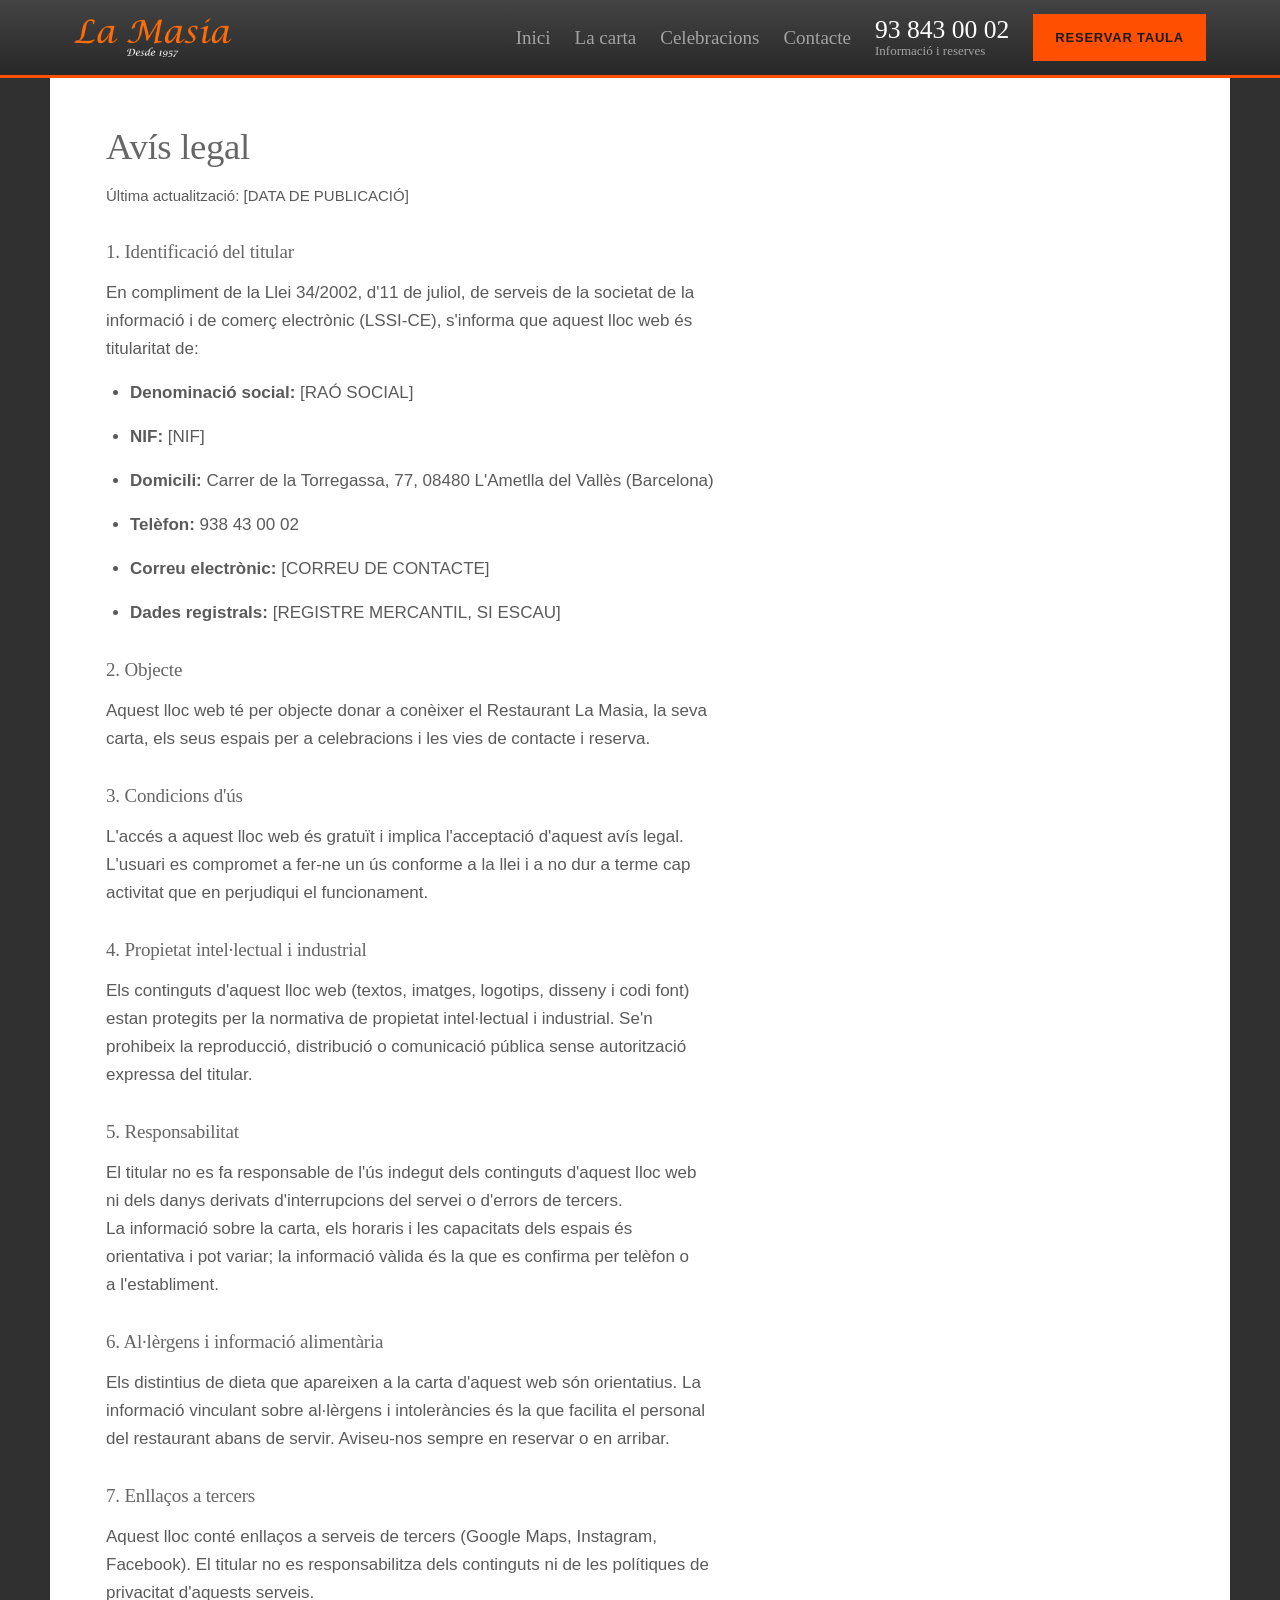
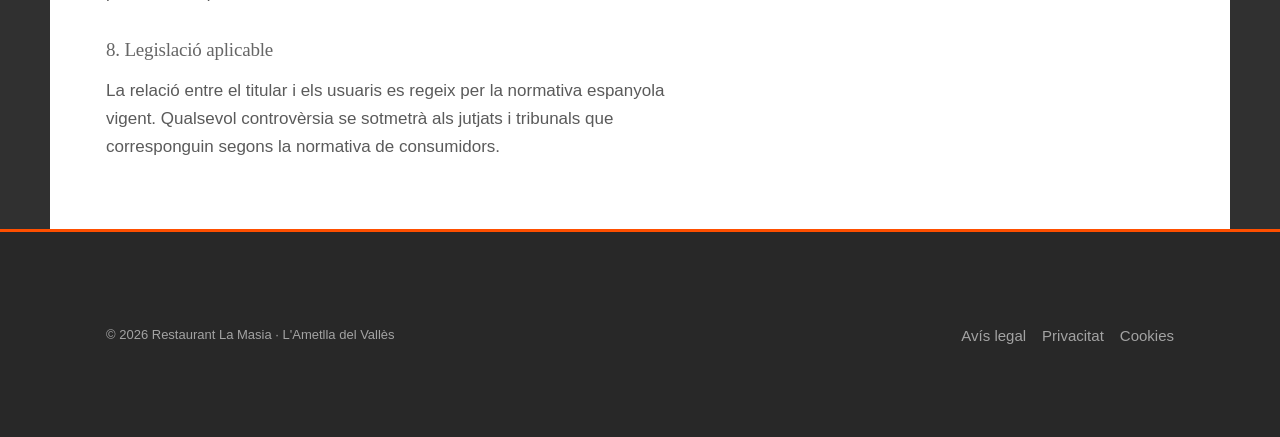
==== commit ead736f1: "Hereta la identitat visual de la web actual del restaurant La primera versió inventava una paleta i " ====
--- a/avis-legal.html
+++ b/avis-legal.html
@@ -9,9 +9,6 @@
 <link rel="canonical" href="https://lamasiarestaurant.com/avis-legal.html">
 <link rel="icon" href="assets/favicon.ico" sizes="any">
 <link rel="icon" type="image/png" href="assets/favicon.png">
-<link rel="preconnect" href="https://fonts.googleapis.com">
-<link rel="preconnect" href="https://fonts.gstatic.com" crossorigin>
-<link href="https://fonts.googleapis.com/css2?family=Fraunces:ital,opsz,wght@0,9..144,400;0,9..144,700;1,9..144,600&family=Karla:wght@400;600&display=swap" rel="stylesheet">
 <link rel="stylesheet" href="css/styles.css">
 </head>
 <body>
@@ -31,7 +28,10 @@
         <li><a href="contacte.html">Contacte</a></li>
       </ul>
     </nav>
-    <a class="nav-tel" href="tel:+34938430002">938 43 00 02</a>
+    <a class="nav-tel" href="tel:+34938430002">
+      <strong>93 843 00 02</strong>
+      <span>Informació i reserves</span>
+    </a>
     <a class="boto boto-principal" href="contacte.html">Reservar taula</a>
     <button class="nav-boto-menu" id="boto-menu" type="button"
             aria-expanded="false" aria-controls="menu-mobil" aria-label="Obrir el menú">
@@ -48,7 +48,7 @@
   <a href="tel:+34938430002">Trucar — 938 43 00 02</a>
 </div>
 
-<main id="contingut" class="legal">
+<main id="contingut" class="legal pagina">
   <div class="envolt">
     <h1>Avís legal</h1>
     <p class="actualitzat">Última actualització: [DATA DE PUBLICACIÓ]</p>
--- a/css/styles.css
+++ b/css/styles.css
@@ -1,72 +1,84 @@
 /* ═══════════════════════════════════════════════════════════════════
    Restaurant La Masia — L'Ametlla del Vallès
-   Full d'estil únic. Tot deriva dels tokens de :root.
-
-   PALETA — cada color està mostrejat d'un píxel real de la seva carta
-   oficial de 2025 (que porta una foto de la façana al lateral) o del
-   seu logotip. Vegeu PLA.md per a la justificació de cadascun.
+
+   ⚠️ REGLA D'AQUEST PROJECTE: el client JA TÉ WEB. La identitat és
+   SEVA, no nostra. Colors, tipografia i to visual estan HERETATS de
+   lamasiarestaurant.com, no inventats. El que millorem és què ofereix
+   la web i com ho ofereix, no com es veu la marca.
+
+   Tot el que hi ha aquí està mostrejat de la seva web actual:
+     · Tipografia de títols  → computed style: "Lucida, Arial, Helvetica"
+       ("Lucida" resol a Lucida Calligraphy: 452 px mesurats, coincidència
+       exacta amb Lucida Calligraphy i no amb cap altra Lucida)
+     · Tipografia de cos     → computed style: Arial, Helvetica, Nimbus Sans L
+     · Taronja del tema      → #FF4F00, del seu bg_web.png
+     · Taronja del logotip   → #FF6D09, mostrejat del seu logo.png
+     · Grisos                → #303030 fons, #282828/#434343 capçalera,
+                               #1C1C1C text, #666666 títols de secció
    ═══════════════════════════════════════════════════════════════════ */
 
 :root {
-  /* ── Color ── */
-  --nit:          #1E1B15;  /* el negre càlid del tendal de l'entrada       */
-  --olivard:      #403A2F;  /* mostrejat del tendal de la façana            */
-  --sorra:        #D4C1A1;  /* el fons EXACTE de la seva carta 2025         */
-  --crema:        #F7F2E8;  /* fons general de pàgina                       */
-  --paper:        #FFFDF8;  /* targetes                                     */
-  --taronja:      #FF6D09;  /* el taronja EXACTE del seu logotip            */
-  --taronja-tx:   #A8480A;  /* variant AA del mateix per a text sobre clar  */
-  --teula:        #9C5B33;  /* la teula àrab del terrat                     */
-  --or:           #E3C77A;  /* les lletres del rètol "LA MASIA"             */
-  --salvia:       #CFE0C8;  /* el cel de capvespre — distintius de dieta    */
-  --text:         #2B261E;
-  --text-suau:    #5E564A;
-  --vora:         #C9B593;  /* DECORATIU. Res que comuniqui estat.          */
-
-  /* Regles de contrast verificades (20 parelles, cap per sota d'AA):
-     · --taronja com a TEXT: només sobre --nit (6,09:1). Sobre --olivard
-       cau a 3,99 → allà s'usa --or (6,82:1).
-     · --taronja com a FONS de botó: sempre amb text --nit (6,09:1).
-     · Sobre fons clar l'accent en text és --taronja-tx (5,23:1).        */
-
-  /* ── Superfícies fosques ── */
-  --nit-vel:      rgba(30, 27, 21, 0.94);
-  --nit-vora:     rgba(212, 193, 161, 0.16);
-
-  /* ── Tipografia ── */
-  --display: "Fraunces", "Iowan Old Style", Georgia, serif;
-  --cos:     "Karla", "Segoe UI", system-ui, sans-serif;
-
-  --t-xs:   0.75rem;
-  --t-sm:   0.875rem;
-  --t-base: 1rem;
-  --t-md:   1.125rem;
-  --t-lg:   clamp(1.35rem, 1.1rem + 1.1vw, 1.75rem);
-  --t-xl:   clamp(1.8rem,  1.4rem + 1.9vw, 2.6rem);
-  --t-2xl:  clamp(2.4rem,  1.7rem + 3.2vw, 4rem);
-  --t-3xl:  clamp(3rem,    1.9rem + 5.2vw, 6rem);
-
-  /* Dos trackings, no més (regla del playbook) */
-  --track-wide:  0.26em;
-  --track-tight: -0.015em;
-
-  /* ── Espaiat ── */
+  /* ── Color: TOT heretat de la seva web ── */
+  --taronja:       #FF4F00;  /* el taronja de les bandes del seu tema      */
+  --taronja-logo:  #FF6D09;  /* el del logotip; s'usa sobre fons foscos    */
+  --taronja-text:  #C43D00;  /* variant AA per a text sobre blanc (5,2:1)  */
+
+  --gris-fons:     #303030;  /* fons de pàgina de la seva web              */
+  --gris-cap-alt:  #434343;  /* dalt del degradat de la capçalera          */
+  --gris-cap-baix: #282828;  /* baix del degradat de la capçalera          */
+  --gris-panell:   #414141;  /* els seus desplegables                      */
+
+  --blanc:         #FFFFFF;  /* la seva àrea de contingut                  */
+  --text:          #1C1C1C;  /* el seu color de cos                        */
+  --text-titol:    #666666;  /* el seu color de títol de secció            */
+  --text-suau:     #5A5A5A;  /* variant AA del seu gris per a text llarg   */
+  --text-clar:     #A3A3A3;  /* el seu gris sobre fons fosc                */
+  --vora:          #DCDCDC;  /* filets; decoratius                         */
+  --vora-fosca:    rgba(255, 255, 255, 0.14);
+
+  /* Contrast verificat (vegeu PLA.md):
+     · --taronja NO fa mai de text sobre blanc (3,3:1). Sobre blanc,
+       text taronja = --taronja-text. Sobre fons fosc = --taronja-logo.
+     · Botó taronja: sempre amb text --text (5,2:1). Mai blanc a sobre. */
+
+  /* ── Tipografia: la SEVA, sense webfonts ──
+     No es carrega cap Google Font: la seva web fa servir fonts del
+     sistema i mantenir-ho és alhora fidel, més ràpid i sense
+     dependències externes ni cookies de tercers. */
+  --titols: "Lucida Calligraphy", "Lucida Handwriting", "Apple Chancery",
+            "URW Chancery L", "Palatino Linotype", Palatino, Georgia, serif;
+  --cos:    Arial, Helvetica, "Nimbus Sans L", sans-serif;
+
+  /* La seva web fa servir 12px de cos, massa petit per llegir-hi bé.
+     Pujar-ho és millorar COM s'ofereix, no canviar la marca. */
+  --t-xs:   0.8125rem;
+  --t-sm:   0.9375rem;
+  --t-base: 1.0625rem;
+  --t-md:   1.1875rem;
+  --t-lg:   clamp(1.3rem, 1.1rem + 0.9vw, 1.6rem);
+  --t-xl:   clamp(1.7rem, 1.4rem + 1.5vw, 2.3rem);
+  --t-2xl:  clamp(2.1rem, 1.6rem + 2.4vw, 3.2rem);
+  --t-3xl:  clamp(2.6rem, 1.8rem + 3.6vw, 4.4rem);
+
+  --track-ample:  0.22em;
+  --track-just:  -0.01em;
+
   --s-1: 0.5rem;
   --s-2: 1rem;
   --s-3: 1.5rem;
   --s-4: 2rem;
   --s-5: 3rem;
-  --s-6: 4.5rem;
-  --s-7: 7rem;
-
-  --ample: 1240px;
-  --ample-text: 62ch;
-
-  --radi: 3px;
-  --ombra:    0 1px 2px rgba(30, 27, 21, 0.05), 0 8px 30px rgba(30, 27, 21, 0.07);
-  --ombra-up: 0 2px 4px rgba(30, 27, 21, 0.06), 0 18px 48px rgba(30, 27, 21, 0.14);
-
-  --nav-h: 76px;
+  --s-6: 4.25rem;
+  --s-7: 6rem;
+
+  --ample: 1180px;
+  --ample-text: 64ch;
+
+  --radi: 0;                 /* la seva web no arrodoneix res */
+  --ombra: 0 1px 3px rgba(0, 0, 0, 0.14);
+  --ombra-up: 0 6px 24px rgba(0, 0, 0, 0.22);
+
+  --nav-h: 78px;
 }
 
 /* ═══ BASE ═══════════════════════════════════════════════════════ */
@@ -74,21 +86,18 @@
 *, *::before, *::after { box-sizing: border-box; margin: 0; padding: 0; }
 
 html {
-  /* El desplaçament suau el fa js/main.js, no el CSS: hi ha navegadors i
-     configuracions on `scroll-behavior: smooth` no fa absolutament res i
-     deixa TOTS els enllaços interns morts. Amb JS és determinista i
-     respecta `prefers-reduced-motion`.
-     `scroll-padding-top` es manté per als salts natius (recàrrega amb #). */
+  /* El desplaçament suau el fa js/main.js: hi ha configuracions on
+     `scroll-behavior: smooth` no fa res i deixa els enllaços morts. */
   scroll-padding-top: calc(var(--nav-h) + 1rem);
   -webkit-text-size-adjust: 100%;
 }
 
 body {
-  background: var(--crema);
+  background: var(--gris-fons);
   color: var(--text);
   font-family: var(--cos);
   font-size: var(--t-base);
-  line-height: 1.7;
+  line-height: 1.65;
   overflow-x: hidden;
   -webkit-font-smoothing: antialiased;
 }
@@ -97,34 +106,35 @@
 a { color: inherit; text-decoration: none; }
 button { font: inherit; color: inherit; cursor: pointer; }
 
+/* Els títols van SENCERS a la cal·ligràfica, com els seus.
+   Res de barrejar rodona i cursiva dins d'un mateix títol. */
 h1, h2, h3, h4 {
-  font-family: var(--display);
-  font-weight: 700;
-  line-height: 1.08;
-  letter-spacing: var(--track-tight);
+  font-family: var(--titols);
+  font-weight: 400;
+  line-height: 1.15;
+  letter-spacing: var(--track-just);
   text-wrap: balance;
 }
 p { text-wrap: pretty; }
 
-/* Focus de teclat — global, un sol lloc */
 :focus-visible {
-  outline: 2px solid var(--taronja-tx);
+  outline: 2px solid var(--taronja-text);
   outline-offset: 3px;
-  border-radius: 2px;
-}
+}
+.nav :focus-visible,
+.peu :focus-visible,
 .seccio-fosca :focus-visible,
-.nav :focus-visible,
-.peu :focus-visible { outline-color: var(--taronja); }
+.banda-taronja :focus-visible { outline-color: var(--blanc); }
 
 .salta-al-contingut {
   position: absolute;
   left: -9999px;
   top: 0;
   z-index: 999;
-  background: var(--nit);
-  color: var(--crema);
+  background: var(--gris-cap-baix);
+  color: var(--blanc);
   padding: var(--s-2) var(--s-3);
-  font-weight: 600;
+  font-weight: 700;
 }
 .salta-al-contingut:focus { left: 0; }
 
@@ -137,11 +147,19 @@
   white-space: nowrap;
 }
 
-/* ═══ ESTRUCTURA ════════════════════════════════════════════════ */
+/* ═══ ESTRUCTURA ════════════════════════════════════════════════
+   Com la seva: marc gris fosc, columna blanca de contingut al mig.
+   ═════════════════════════════════════════════════════════════ */
+
+.pagina {
+  max-width: var(--ample);
+  margin-inline: auto;
+  background: var(--blanc);
+}
 
 .envolt {
   width: 100%;
-  max-width: var(--ample);
+  max-width: calc(var(--ample) - 4rem);
   margin-inline: auto;
   padding-inline: var(--s-3);
 }
@@ -149,33 +167,31 @@
 .seccio { padding-block: var(--s-6); }
 .seccio-ampla { padding-block: var(--s-7); }
 
-.seccio-fosca { background: var(--nit); color: var(--crema); }
-.seccio-fosca h2, .seccio-fosca h3 { color: var(--crema); }
-.seccio-sorra { background: var(--sorra); color: var(--nit); }
-
-/* ═══ TIPOGRAFIA DE SECCIÓ ══════════════════════════════════════ */
+.seccio-fosca { background: var(--gris-cap-baix); color: var(--blanc); }
+.seccio-fosca h2, .seccio-fosca h3 { color: var(--blanc); }
+.seccio-gris { background: #F4F4F4; }
+
+/* La banda taronja: l'element visual més reconeixible del seu tema */
+.banda-taronja { background: var(--taronja); color: var(--text); }
+
+/* ═══ TITULARS ══════════════════════════════════════════════════ */
 
 .sobretitol {
   display: block;
   font-family: var(--cos);
   font-size: var(--t-xs);
-  font-weight: 600;
-  letter-spacing: var(--track-wide);
-  text-transform: uppercase;
-  color: var(--taronja-tx);
+  font-weight: 700;
+  letter-spacing: var(--track-ample);
+  text-transform: uppercase;
+  color: var(--taronja-text);
   margin-bottom: var(--s-2);
 }
-.seccio-fosca .sobretitol { color: var(--taronja); }
-.seccio-sorra .sobretitol { color: var(--teula); }
-
-.titol-seccio { font-size: var(--t-xl); }
-.titol-seccio em {
-  font-style: italic;
-  font-weight: 600;
-  color: var(--taronja-tx);
-}
-.seccio-fosca .titol-seccio em { color: var(--or); }
-.seccio-sorra .titol-seccio em { color: var(--teula); }
+.seccio-fosca .sobretitol { color: var(--taronja-logo); }
+.banda-taronja .sobretitol { color: var(--text); }
+
+.titol-seccio { font-size: var(--t-xl); color: var(--text-titol); }
+.seccio-fosca .titol-seccio { color: var(--blanc); }
+.banda-taronja .titol-seccio { color: var(--text); }
 
 .entradeta {
   font-size: var(--t-md);
@@ -183,11 +199,12 @@
   max-width: var(--ample-text);
   margin-top: var(--s-3);
 }
-.seccio-fosca .entradeta { color: rgba(247, 242, 232, 0.72); }
+.seccio-fosca .entradeta { color: rgba(255, 255, 255, 0.82); }
+.banda-taronja .entradeta { color: var(--text); }
 
 .regle {
-  width: 54px;
-  height: 2px;
+  width: 52px;
+  height: 3px;
   background: var(--taronja);
   border: 0;
   margin-block: var(--s-3);
@@ -199,68 +216,64 @@
   display: inline-flex;
   align-items: center;
   justify-content: center;
-  gap: 0.55rem;
-  padding: 0.95rem 1.9rem;
-  border: 1.5px solid transparent;
+  gap: 0.5rem;
+  padding: 0.9rem 1.8rem;
+  border: 2px solid transparent;
   border-radius: var(--radi);
   font-family: var(--cos);
   font-size: var(--t-sm);
-  font-weight: 600;
-  letter-spacing: 0.1em;
+  font-weight: 700;
+  letter-spacing: 0.06em;
   text-transform: uppercase;
   text-align: center;
-  transition: background 0.22s ease, color 0.22s ease,
-              border-color 0.22s ease, transform 0.22s ease;
-}
-.boto:hover { transform: translateY(-2px); }
-
-/* Fons taronja SEMPRE amb text --nit (6,09:1) */
-.boto-principal { background: var(--taronja); color: var(--nit); }
-.boto-principal:hover { background: #FF8433; }
+  transition: background 0.2s ease, color 0.2s ease, border-color 0.2s ease;
+}
+
+/* Fons taronja SEMPRE amb text fosc (5,2:1) */
+.boto-principal { background: var(--taronja); color: var(--text); }
+.boto-principal:hover { background: var(--taronja-logo); }
 
 .boto-contorn {
   background: transparent;
-  border-color: var(--nit);
-  color: var(--nit);
-}
-.boto-contorn:hover { background: var(--nit); color: var(--crema); }
+  border-color: var(--gris-cap-baix);
+  color: var(--gris-cap-baix);
+}
+.boto-contorn:hover { background: var(--gris-cap-baix); color: var(--blanc); }
 
 .seccio-fosca .boto-contorn,
 .hero .boto-contorn {
-  border-color: rgba(247, 242, 232, 0.5);
-  color: var(--crema);
+  border-color: rgba(255, 255, 255, 0.55);
+  color: var(--blanc);
 }
 .seccio-fosca .boto-contorn:hover,
-.hero .boto-contorn:hover {
-  background: rgba(247, 242, 232, 0.1);
-  border-color: var(--crema);
-  color: var(--crema);
-}
+.hero .boto-contorn:hover { background: rgba(255, 255, 255, 0.12); border-color: var(--blanc); }
+
+.banda-taronja .boto-contorn { border-color: var(--text); color: var(--text); }
+.banda-taronja .boto-contorn:hover { background: var(--text); color: var(--taronja); }
 
 .grup-botons { display: flex; flex-wrap: wrap; gap: var(--s-2); }
 
 .enllac-fletxa {
   display: inline-flex;
   align-items: center;
-  gap: 0.5rem;
-  font-weight: 600;
+  gap: 0.45rem;
+  font-weight: 700;
   font-size: var(--t-sm);
-  letter-spacing: 0.08em;
-  text-transform: uppercase;
-  color: var(--taronja-tx);
-  border-bottom: 1.5px solid currentColor;
-  padding-bottom: 3px;
-  transition: gap 0.22s ease;
-}
-.enllac-fletxa:hover { gap: 0.9rem; }
-.seccio-fosca .enllac-fletxa { color: var(--or); }
-
-/* ═══ NAVEGACIÓ ═════════════════════════════════════════════════ */
-
-/* La barra és OPACA per defecte, a propòsit: els seus enllaços són clars i
-   sobre fons clar no es llegirien. Només es torna transparent quan el JS
-   confirma que estem damunt del hero fosc. Si el JS falla, queda opaca i
-   llegible, que és el pitjor cas acceptable. */
+  text-transform: uppercase;
+  letter-spacing: 0.05em;
+  color: var(--taronja-text);
+  border-bottom: 2px solid currentColor;
+  padding-bottom: 2px;
+  transition: gap 0.2s ease;
+}
+.enllac-fletxa:hover { gap: 0.85rem; }
+.seccio-fosca .enllac-fletxa { color: var(--taronja-logo); }
+
+/* ═══ NAVEGACIÓ ═════════════════════════════════════════════════
+   Degradat gris fosc, com la seva capçalera. Opaca per defecte:
+   si el JS falla, els enllaços clars continuen sent llegibles.
+   ═════════════════════════════════════════════════════════════ */
+
 .nav {
   position: fixed;
   inset: 0 0 auto 0;
@@ -268,81 +281,72 @@
   height: var(--nav-h);
   display: flex;
   align-items: center;
-  background: var(--nit-vel);
-  backdrop-filter: blur(14px);
-  border-bottom: 1px solid var(--nit-vora);
-  transition: background 0.28s ease, border-color 0.28s ease;
-}
-.nav.transparent {
-  background: transparent;
-  backdrop-filter: none;
-  border-bottom-color: transparent;
-}
-/* .sempre-solid no porta estil: és la marca que llegeix js/main.js a les
-   pàgines sense hero fosc (contacte i legals) perquè no la faci transparent. */
+  background: linear-gradient(to bottom, var(--gris-cap-alt), var(--gris-cap-baix));
+  border-bottom: 3px solid var(--taronja);
+  transition: box-shadow 0.25s ease;
+}
+.nav.enfonsada { box-shadow: 0 2px 14px rgba(0, 0, 0, 0.45); }
 .nav > .envolt {
   display: flex;
   align-items: center;
   gap: var(--s-3);
-}
-
-/* El fitxer del logotip ja porta el wordmark i "Desde 1957": no cal
-   repetir-ho al costat. */
+  max-width: var(--ample);
+}
+
 .nav-marca { display: flex; align-items: center; margin-right: auto; }
-.nav-marca img { width: 150px; height: 37px; object-fit: contain; }
-
-.nav-enllacos {
-  display: flex;
-  align-items: center;
-  gap: var(--s-3);
-  list-style: none;
-}
+.nav-marca img { width: 158px; height: 39px; object-fit: contain; }
+
+.nav-enllacos { display: flex; align-items: center; gap: var(--s-3); list-style: none; }
 .nav-enllacos a {
-  font-size: var(--t-xs);
-  font-weight: 600;
-  letter-spacing: 0.14em;
-  text-transform: uppercase;
-  color: rgba(247, 242, 232, 0.74);
+  font-family: var(--titols);
+  font-size: var(--t-md);
+  color: var(--text-clar);
   transition: color 0.2s ease;
 }
 .nav-enllacos a:hover,
-.nav-enllacos a[aria-current="page"] { color: var(--crema); }
-.nav-enllacos a[aria-current="page"] { border-bottom: 1.5px solid var(--taronja); padding-bottom: 2px; }
-
-.nav-tel {
-  display: inline-flex;
-  align-items: center;
-  gap: 0.45rem;
-  font-size: var(--t-sm);
-  font-weight: 600;
-  color: var(--crema);
-  white-space: nowrap;
-}
-.nav-tel:hover { color: var(--taronja); }
-
-.nav .boto { padding: 0.65rem 1.3rem; font-size: var(--t-xs); }
+.nav-enllacos a[aria-current="page"] { color: var(--blanc); }
+.nav-enllacos a[aria-current="page"] {
+  border-bottom: 2px solid var(--taronja);
+  padding-bottom: 2px;
+}
+
+/* El telèfon gran és la seva marca de casa: hi és a la capçalera */
+.nav-tel { display: flex; flex-direction: column; line-height: 1.1; white-space: nowrap; }
+.nav-tel strong {
+  font-family: var(--titols);
+  font-size: var(--t-lg);
+  font-weight: 400;
+  color: var(--blanc);
+}
+.nav-tel span {
+  font-family: var(--titols);
+  font-size: var(--t-xs);
+  color: var(--text-clar);
+}
+.nav-tel:hover strong { color: var(--taronja-logo); }
+
+.nav .boto { padding: 0.7rem 1.25rem; font-size: var(--t-xs); }
 
 .nav-boto-menu {
   display: none;
   flex-direction: column;
   justify-content: center;
   gap: 5px;
-  width: 44px;
-  height: 44px;
-  padding: 10px;
+  width: 46px;
+  height: 46px;
+  padding: 11px;
   background: none;
-  border: 1px solid var(--nit-vora);
-  border-radius: var(--radi);
+  border: 1px solid var(--vora-fosca);
 }
 .nav-boto-menu span {
   display: block;
-  height: 1.5px;
-  background: var(--crema);
+  height: 2px;
+  background: var(--blanc);
   transition: transform 0.25s ease, opacity 0.25s ease;
 }
-.nav-boto-menu[aria-expanded="true"] span:nth-child(1) { transform: translateY(6.5px) rotate(45deg); }
+.nav-boto-menu[aria-expanded="true"] span:nth-child(1) { transform: translateY(7px) rotate(45deg); }
 .nav-boto-menu[aria-expanded="true"] span:nth-child(2) { opacity: 0; }
-.nav-boto-menu[aria-expanded="true"] span:nth-child(3) { transform: translateY(-6.5px) rotate(-45deg); }
+.nav-boto-menu[aria-expanded="true"] span:nth-child(3) { transform: translateY(-7px) rotate(-45deg); }
 
 .menu-mobil {
   position: fixed;
@@ -350,28 +354,22 @@
   z-index: 199;
   display: none;
   flex-direction: column;
-  background: var(--nit-vel);
-  backdrop-filter: blur(14px);
-  border-bottom: 1px solid var(--nit-vora);
-  padding: var(--s-2) 0 var(--s-3);
+  background: var(--gris-panell);
+  border-bottom: 3px solid var(--taronja);
+  padding-bottom: var(--s-3);
 }
 .menu-mobil.obert { display: flex; }
 .menu-mobil a {
-  padding: 0.9rem var(--s-3);
-  font-size: var(--t-sm);
-  font-weight: 600;
-  letter-spacing: 0.14em;
-  text-transform: uppercase;
-  color: rgba(247, 242, 232, 0.8);
-  border-bottom: 1px solid rgba(212, 193, 161, 0.08);
-}
-.menu-mobil a:hover { color: var(--crema); background: rgba(212, 193, 161, 0.07); }
-.menu-mobil .boto { margin: var(--s-3) var(--s-3) 0; }
-
-/* ═══ TRUCADA FLOTANT ═══════════════════════════════════════════
-   El canal ràpid dominant d'AQUEST negoci és el telèfon: avui no
-   accepten reserves per cap altre canal i no tenen WhatsApp públic.
-   ═════════════════════════════════════════════════════════════ */
+  font-family: var(--titols);
+  font-size: var(--t-md);
+  color: var(--blanc);
+  padding: 0.85rem var(--s-3);
+  border-bottom: 1px solid var(--vora-fosca);
+}
+.menu-mobil a:hover { background: rgba(255, 255, 255, 0.07); }
+.menu-mobil .boto { margin: var(--s-3) var(--s-3) 0; font-family: var(--cos); }
+
+/* ═══ TRUCADA FLOTANT ═══════════════════════════════════════════ */
 
 .truca-flotant {
   position: fixed;
@@ -380,122 +378,90 @@
   z-index: 180;
   display: inline-flex;
   align-items: center;
-  gap: 0.6rem;
-  padding: 0.9rem 1.35rem;
+  gap: 0.55rem;
+  padding: 0.9rem 1.3rem;
   background: var(--taronja);
-  color: var(--nit);
-  border-radius: 999px;
+  color: var(--text);
+  font-weight: 700;
   font-size: var(--t-sm);
-  font-weight: 700;
-  letter-spacing: 0.06em;
   box-shadow: var(--ombra-up);
-  transition: transform 0.2s ease;
-}
-.truca-flotant:hover { transform: translateY(-3px); }
+  transition: background 0.2s ease;
+}
+.truca-flotant:hover { background: var(--taronja-logo); }
 .truca-flotant svg { width: 19px; height: 19px; fill: currentColor; flex-shrink: 0; }
 
-/* ═══ HERO ══════════════════════════════════════════════════════ */
-
-.hero {
-  position: relative;
-  min-height: 100svh;
-  display: flex;
-  align-items: flex-end;
-  padding-block: calc(var(--nav-h) + var(--s-5)) var(--s-6);
-  overflow: hidden;
-  background: var(--nit);
-}
-.hero-fons { position: absolute; inset: 0; z-index: 0; }
-.hero-fons img { width: 100%; height: 100%; object-fit: cover; object-position: center; }
+/* ═══ HERO ══════════════════════════════════════════════════════
+   La seva composició: la foto damunt de la banda taronja.
+   ═════════════════════════════════════════════════════════════ */
+
+.hero { background: var(--taronja); padding-top: var(--nav-h); }
+.hero-marc { position: relative; max-width: var(--ample); margin-inline: auto; }
+.hero-foto { position: relative; aspect-ratio: 21 / 9; overflow: hidden; background: var(--gris-cap-baix); }
+.hero-foto img { width: 100%; height: 100%; object-fit: cover; }
 .hero-vel {
   position: absolute;
   inset: 0;
-  z-index: 1;
-  /* Comprovat al navegador: prou fosc a l'esquerra perquè el text hi passi
-     AA, prou clar a la dreta perquè la foto de la façana es vegi de debò. */
-  background:
-    linear-gradient(to right,
-                    rgba(30, 27, 21, 0.92) 0%,
-                    rgba(30, 27, 21, 0.80) 34%,
-                    rgba(30, 27, 21, 0.42) 66%,
-                    rgba(30, 27, 21, 0.22) 100%),
-    linear-gradient(to top,
-                    rgba(30, 27, 21, 0.72) 0%,
-                    rgba(30, 27, 21, 0) 42%);
-}
-.hero > .envolt { position: relative; z-index: 2; }
-
-/* La "placa": el bloc de sorra desplaçat, com el full de la seva carta */
-.hero-placa { max-width: 660px; }
+  background: linear-gradient(to top,
+              rgba(18, 18, 18, 0.92) 0%,
+              rgba(18, 18, 18, 0.72) 38%,
+              rgba(18, 18, 18, 0.28) 72%,
+              rgba(18, 18, 18, 0.10) 100%);
+}
+.hero-text {
+  position: absolute;
+  left: 0; right: 0; bottom: 0;
+  padding: var(--s-5) var(--s-4);
+}
+/* Text FOSC sobre el taronja (5,2:1). En blanc només arribaria a 3,3:1 i
+   a 13 px en negreta això no compta com a text gran: no passaria AA. */
 .hero-etiqueta {
   display: inline-block;
   font-size: var(--t-xs);
-  font-weight: 600;
-  letter-spacing: var(--track-wide);
-  text-transform: uppercase;
-  color: var(--or);
-  border: 1px solid rgba(227, 199, 122, 0.4);
-  border-radius: var(--radi);
-  padding: 0.4rem 0.9rem;
-  margin-bottom: var(--s-3);
-}
-.hero-titol {
-  font-size: var(--t-3xl);
-  color: var(--crema);
-  line-height: 0.94;
-}
-.hero-titol em {
-  display: block;
-  font-style: italic;
-  font-weight: 600;
-  font-size: 0.42em;
-  color: var(--sorra);
-  letter-spacing: 0.02em;
-  margin-top: 0.5rem;
-}
+  font-weight: 700;
+  letter-spacing: var(--track-ample);
+  text-transform: uppercase;
+  color: var(--text);
+  background: var(--taronja);
+  padding: 0.35rem 0.85rem;
+  margin-bottom: var(--s-2);
+}
+/* La cal·ligràfica ocupa molt més amplada que una sans a la mateixa mida:
+   el titular va un escaló per sota del que faria servir amb una altra lletra. */
+.hero-titol { font-size: var(--t-2xl); color: var(--blanc); }
 .hero-frase {
   font-size: var(--t-md);
-  color: rgba(247, 242, 232, 0.8);
-  max-width: 46ch;
-  margin-block: var(--s-3) var(--s-4);
-}
-.hero .grup-botons { gap: var(--s-2); }
+  color: rgba(255, 255, 255, 0.9);
+  max-width: 48ch;
+  margin-block: var(--s-2) var(--s-3);
+}
 
 /* ═══ BANDA DE FETS ═════════════════════════════════════════════ */
 
-.banda-fets { background: var(--olivard); color: var(--crema); }
-.banda-fets ul {
-  list-style: none;
-  display: grid;
-  grid-template-columns: repeat(4, 1fr);
-}
+.banda-fets { background: var(--gris-cap-baix); color: var(--blanc); }
+.banda-fets ul { list-style: none; display: grid; grid-template-columns: repeat(4, 1fr); }
 .banda-fets li {
   padding: var(--s-4) var(--s-3);
-  border-right: 1px solid rgba(212, 193, 161, 0.14);
+  border-right: 1px solid var(--vora-fosca);
   text-align: center;
 }
 .banda-fets li:last-child { border-right: 0; }
 .fet-xifra {
   display: block;
-  font-family: var(--display);
+  font-family: var(--titols);
   font-size: var(--t-lg);
-  font-weight: 700;
-  color: var(--or);
-  line-height: 1.1;
+  color: var(--taronja-logo);
+  line-height: 1.2;
 }
 .fet-etiqueta {
   display: block;
   font-size: var(--t-xs);
-  letter-spacing: 0.13em;
-  text-transform: uppercase;
-  color: rgba(247, 242, 232, 0.62);
-  margin-top: 0.4rem;
-}
-
-/* ═══ ELS DOS CAMINS ════════════════════════════════════════════
-   La idea estructural central: La Masia són dos negocis sota un
-   sostre (el client de cada dia i l'organitzador de celebracions).
-   ═════════════════════════════════════════════════════════════ */
+  text-transform: uppercase;
+  letter-spacing: 0.11em;
+  color: var(--text-clar);
+  margin-top: 0.35rem;
+}
+
+/* ═══ ELS DOS CAMINS ════════════════════════════════════════════ */
 
 .camins { display: grid; grid-template-columns: 1fr 1fr; gap: var(--s-3); }
 .cami {
@@ -503,11 +469,10 @@
   display: flex;
   flex-direction: column;
   justify-content: flex-end;
-  min-height: 440px;
+  min-height: 420px;
   padding: var(--s-4);
-  border-radius: var(--radi);
   overflow: hidden;
-  background: var(--nit);
+  background: var(--gris-cap-baix);
   isolation: isolate;
 }
 .cami img {
@@ -517,107 +482,79 @@
   width: 100%;
   height: 100%;
   object-fit: cover;
-  transition: transform 0.6s ease;
+  transition: transform 0.5s ease;
 }
 .cami::after {
   content: "";
   position: absolute;
   inset: 0;
   z-index: -1;
-  background: linear-gradient(to top, rgba(30, 27, 21, 0.94) 12%, rgba(30, 27, 21, 0.35) 100%);
+  background: linear-gradient(to top, rgba(20, 20, 20, 0.93) 15%, rgba(20, 20, 20, 0.3) 100%);
 }
 .cami:hover img { transform: scale(1.04); }
-.cami h3 { font-size: var(--t-lg); color: var(--crema); }
+.cami h3 { font-size: var(--t-lg); color: var(--blanc); }
 .cami p {
-  color: rgba(247, 242, 232, 0.75);
+  color: rgba(255, 255, 255, 0.82);
   font-size: var(--t-sm);
   margin-block: var(--s-1) var(--s-3);
-  max-width: 40ch;
-}
-.cami .sobretitol { color: var(--taronja); }
+  max-width: 42ch;
+}
+.cami .sobretitol { color: var(--taronja-logo); }
 
 /* ═══ HISTÒRIA ══════════════════════════════════════════════════ */
 
-.historia { display: grid; grid-template-columns: 0.85fr 1fr; gap: var(--s-6); align-items: center; }
-.historia-foto { border-radius: var(--radi); overflow: hidden; }
+.historia { display: grid; grid-template-columns: 0.9fr 1fr; gap: var(--s-5); align-items: center; }
 .historia-foto img { width: 100%; height: 100%; object-fit: cover; }
+.historia-cos p { color: var(--text-suau); }
 .historia-cos p + p { margin-top: var(--s-2); }
-.historia-cos p { color: var(--text-suau); }
-.seccio-sorra .historia-cos p { color: #4A4234; }
-
-.valors {
-  display: grid;
-  grid-template-columns: repeat(2, 1fr);
-  gap: var(--s-2);
-  margin-top: var(--s-4);
-}
-.valor {
-  border-left: 2px solid var(--taronja);
-  padding-left: var(--s-2);
-}
-.valor strong {
-  display: block;
-  font-family: var(--display);
-  font-size: var(--t-base);
-  font-weight: 700;
-}
+
+.valors { display: grid; grid-template-columns: repeat(2, 1fr); gap: var(--s-3); margin-top: var(--s-4); }
+.valor { border-top: 3px solid var(--taronja); padding-top: var(--s-2); }
+.valor strong { display: block; font-family: var(--titols); font-weight: 400; font-size: var(--t-md); color: var(--text-titol); }
 .valor span { font-size: var(--t-sm); color: var(--text-suau); }
-.seccio-sorra .valor span { color: #4A4234; }
 
 /* ═══ CARTA ═════════════════════════════════════════════════════ */
 
-.avis-preus {
+.avis {
   display: flex;
   gap: 0.75rem;
   align-items: flex-start;
-  background: var(--paper);
-  border: 1px solid var(--vora);
-  border-left: 3px solid var(--teula);
-  border-radius: var(--radi);
+  background: #F7F7F7;
+  border-left: 4px solid var(--taronja);
   padding: var(--s-2) var(--s-3);
   font-size: var(--t-sm);
   color: var(--text-suau);
   max-width: var(--ample-text);
 }
-.avis-preus strong { color: var(--text); }
-
-.carta-nav {
-  display: flex;
-  flex-wrap: wrap;
-  gap: 0.5rem;
-  margin-block: var(--s-4);
-}
+.avis strong { color: var(--text); }
+
+.carta-nav { display: flex; flex-wrap: wrap; gap: 0.5rem; margin-block: var(--s-4); }
 .carta-nav a {
   font-size: var(--t-xs);
-  font-weight: 600;
-  letter-spacing: 0.1em;
-  text-transform: uppercase;
+  font-weight: 700;
+  text-transform: uppercase;
+  letter-spacing: 0.07em;
   color: var(--text-suau);
   border: 1px solid var(--vora);
-  border-radius: 999px;
-  padding: 0.45rem 1rem;
+  padding: 0.5rem 1rem;
   transition: background 0.2s ease, color 0.2s ease, border-color 0.2s ease;
 }
-.carta-nav a:hover { background: var(--nit); border-color: var(--nit); color: var(--crema); }
+.carta-nav a:hover { background: var(--gris-cap-baix); border-color: var(--gris-cap-baix); color: var(--blanc); }
 
 .carta-grup + .carta-grup { margin-top: var(--s-6); }
 .carta-grup-cap {
   display: flex;
   align-items: baseline;
   gap: var(--s-2);
-  border-bottom: 1px solid var(--vora);
+  border-bottom: 2px solid var(--taronja);
   padding-bottom: var(--s-2);
   margin-bottom: var(--s-2);
 }
-.carta-grup-cap h3 {
-  font-size: var(--t-lg);
-  font-style: italic;
-  font-weight: 600;
-}
+.carta-grup-cap h3 { font-size: var(--t-lg); color: var(--text-titol); }
 .carta-grup-cap span {
   font-size: var(--t-xs);
-  letter-spacing: 0.12em;
-  text-transform: uppercase;
+  text-transform: uppercase;
+  letter-spacing: 0.1em;
   color: var(--text-suau);
   margin-left: auto;
   white-space: nowrap;
@@ -626,51 +563,36 @@
 .plats { list-style: none; columns: 2; column-gap: var(--s-5); }
 .plat {
   break-inside: avoid;
-  padding-block: 0.7rem;
-  border-bottom: 1px solid rgba(201, 181, 147, 0.4);
-  font-size: var(--t-base);
-  line-height: 1.5;
+  padding-block: 0.65rem;
+  border-bottom: 1px solid var(--vora);
+  line-height: 1.45;
 }
 .plat-nota { display: block; font-size: var(--t-sm); color: var(--text-suau); }
 
 .marca-dieta {
   display: inline-block;
-  margin-left: 0.4rem;
-  vertical-align: 1px;
-  font-size: 0.6rem;
-  font-weight: 700;
-  letter-spacing: 0.08em;
-  text-transform: uppercase;
-  color: #2F4A28;
-  background: var(--salvia);
-  border-radius: 2px;
+  margin-left: 0.35rem;
+  font-size: 0.7rem;
+  font-weight: 700;
+  text-transform: uppercase;
+  letter-spacing: 0.06em;
+  color: var(--blanc);
+  background: #4B7A3F;
   padding: 0.1rem 0.4rem;
   white-space: nowrap;
 }
 
 .plats-destacats { display: grid; grid-template-columns: repeat(3, 1fr); gap: var(--s-3); }
-.plat-targeta {
-  background: var(--paper);
-  border: 1px solid var(--vora);
-  border-radius: var(--radi);
-  overflow: hidden;
-  transition: box-shadow 0.25s ease, transform 0.25s ease;
-}
-.plat-targeta:hover { box-shadow: var(--ombra-up); transform: translateY(-3px); }
+.plat-targeta { border: 1px solid var(--vora); transition: box-shadow 0.2s ease; }
+.plat-targeta:hover { box-shadow: var(--ombra-up); }
 .plat-targeta img { width: 100%; aspect-ratio: 4 / 3; object-fit: cover; }
 .plat-targeta-cos { padding: var(--s-3); }
-.plat-targeta h3 { font-size: var(--t-md); font-style: italic; font-weight: 600; }
+.plat-targeta h3 { font-size: var(--t-md); color: var(--text-titol); }
 .plat-targeta p { font-size: var(--t-sm); color: var(--text-suau); margin-top: 0.35rem; }
 
-/* ═══ ESPAIS I CERCADOR (element signatura) ═════════════════════ */
-
-.cercador {
-  background: var(--paper);
-  border: 1px solid var(--vora);
-  border-radius: var(--radi);
-  padding: var(--s-4);
-  box-shadow: var(--ombra);
-}
+/* ═══ ESPAIS I CERCADOR ═════════════════════════════════════════ */
+
+.cercador { border: 1px solid var(--vora); border-top: 4px solid var(--taronja); padding: var(--s-4); background: var(--blanc); }
 .cercador-controls { display: grid; grid-template-columns: 1fr 1fr; gap: var(--s-4); }
 
 .camp-rang label,
@@ -678,108 +600,60 @@
   display: block;
   font-size: var(--t-xs);
   font-weight: 700;
-  letter-spacing: 0.13em;
+  letter-spacing: 0.11em;
   text-transform: uppercase;
   color: var(--text-suau);
   margin-bottom: var(--s-2);
 }
 .camp-tipus fieldset { border: 0; }
 
-.rang-valor {
-  font-family: var(--display);
-  font-size: var(--t-xl);
-  font-weight: 700;
-  color: var(--taronja-tx);
-  line-height: 1;
-}
-.rang-valor small {
-  font-family: var(--cos);
-  font-size: var(--t-sm);
-  font-weight: 600;
-  color: var(--text-suau);
-  margin-left: 0.4rem;
-}
+.rang-valor { font-family: var(--titols); font-size: var(--t-xl); color: var(--taronja-text); line-height: 1; }
+.rang-valor small { font-family: var(--cos); font-size: var(--t-sm); font-weight: 700; color: var(--text-suau); margin-left: 0.4rem; }
 
 input[type="range"] {
   width: 100%;
   height: 30px;
   margin-top: var(--s-2);
   background: transparent;
-  accent-color: var(--taronja-tx);
+  accent-color: var(--taronja-text);
   cursor: pointer;
 }
-
-.rang-limits {
-  display: flex;
-  justify-content: space-between;
-  font-size: var(--t-xs);
-  color: var(--text-suau);
-}
-
-/* Grup de ràdios amb aspecte de pastilla. L'aspecte el porta el <span>;
-   el <label> només és l'embolcall i la zona clicable. */
+.rang-limits { display: flex; justify-content: space-between; font-size: var(--t-xs); color: var(--text-suau); }
+
 .tipus-opcions { display: flex; flex-wrap: wrap; gap: 0.5rem; }
 .tipus-opcions label { cursor: pointer; }
 .tipus-opcions input { position: absolute; opacity: 0; pointer-events: none; }
 .tipus-opcions span {
   display: inline-block;
   font-size: var(--t-sm);
-  font-weight: 600;
+  font-weight: 700;
   border: 1px solid var(--vora);
-  border-radius: 999px;
   padding: 0.45rem 1rem;
   transition: background 0.2s ease, color 0.2s ease, border-color 0.2s ease;
 }
-.tipus-opcions label:hover span { border-color: var(--nit); }
-.tipus-opcions input:checked + span {
-  background: var(--nit);
-  border-color: var(--nit);
-  color: var(--crema);
-}
-.tipus-opcions input:focus-visible + span {
-  outline: 2px solid var(--taronja-tx);
-  outline-offset: 3px;
-}
-
-.cercador-resultat {
-  margin-top: var(--s-3);
-  padding-top: var(--s-3);
-  border-top: 1px solid var(--vora);
-  font-size: var(--t-md);
-}
-.cercador-resultat strong { color: var(--taronja-tx); }
+.tipus-opcions label:hover span { border-color: var(--gris-cap-baix); }
+.tipus-opcions input:checked + span { background: var(--gris-cap-baix); border-color: var(--gris-cap-baix); color: var(--blanc); }
+.tipus-opcions input:focus-visible + span { outline: 2px solid var(--taronja-text); outline-offset: 3px; }
+
+.cercador-resultat { margin-top: var(--s-3); padding-top: var(--s-3); border-top: 1px solid var(--vora); font-size: var(--t-md); }
+.cercador-resultat strong { color: var(--taronja-text); }
 
 .sales { display: grid; grid-template-columns: repeat(2, 1fr); gap: var(--s-3); margin-top: var(--s-4); }
 .sala {
   display: flex;
   flex-direction: column;
-  background: var(--paper);
   border: 1px solid var(--vora);
-  border-radius: var(--radi);
-  overflow: hidden;
-  transition: border-color 0.25s ease, opacity 0.25s ease, box-shadow 0.25s ease;
+  transition: border-color 0.2s ease, opacity 0.2s ease, box-shadow 0.2s ease;
 }
 .sala img { width: 100%; aspect-ratio: 4 / 3; object-fit: cover; }
 .sala-cos { padding: var(--s-3); display: flex; flex-direction: column; flex: 1; }
-.sala h3 { font-size: var(--t-md); }
-.sala-capacitat {
-  font-family: var(--display);
-  font-size: var(--t-lg);
-  font-weight: 700;
-  color: var(--taronja-tx);
-}
-.sala p { font-size: var(--t-sm); color: var(--text-suau); margin-top: 0.4rem; }
-.sala-estat {
-  margin-top: auto;
-  padding-top: var(--s-2);
-  font-size: var(--t-xs);
-  font-weight: 700;
-  letter-spacing: 0.1em;
-  text-transform: uppercase;
-}
-/* L'estat es comunica amb TEXT i vora forta, mai només amb color */
-.sala.encaixa { border-color: var(--taronja-tx); box-shadow: var(--ombra); }
-.sala.encaixa .sala-estat { color: var(--taronja-tx); }
+.sala h3 { font-size: var(--t-md); color: var(--text-titol); }
+.sala-capacitat { font-family: var(--titols); font-size: var(--t-lg); color: var(--taronja-text); }
+.sala p { font-size: var(--t-sm); color: var(--text-suau); margin-top: 0.35rem; }
+.sala-estat { margin-top: auto; padding-top: var(--s-2); font-size: var(--t-xs); font-weight: 700; text-transform: uppercase; letter-spacing: 0.08em; }
+/* L'estat es diu amb TEXT, no només amb color */
+.sala.encaixa { border-color: var(--taronja-text); border-top: 4px solid var(--taronja); box-shadow: var(--ombra); }
+.sala.encaixa .sala-estat { color: var(--taronja-text); }
 .sala.no-encaixa { opacity: 0.55; }
 .sala.no-encaixa .sala-estat { color: var(--text-suau); }
 
@@ -790,64 +664,42 @@
   flex-wrap: wrap;
   align-items: center;
   gap: var(--s-3);
-  background: var(--paper);
   border: 1px solid var(--vora);
-  border-radius: var(--radi);
+  border-left: 4px solid var(--taronja);
   padding: var(--s-3) var(--s-4);
 }
-.nota-xifra {
-  font-family: var(--display);
-  font-size: var(--t-2xl);
-  font-weight: 700;
-  line-height: 1;
-  color: var(--text);
-}
-.nota-estrelles { color: var(--taronja-tx); letter-spacing: 0.12em; font-size: var(--t-md); }
+.nota-xifra { font-family: var(--titols); font-size: var(--t-2xl); line-height: 1; color: var(--text-titol); }
+.nota-estrelles { color: var(--taronja-text); letter-spacing: 0.1em; font-size: var(--t-md); }
 .nota-detall { font-size: var(--t-sm); color: var(--text-suau); }
 
 .ressenyes { display: grid; grid-template-columns: repeat(3, 1fr); gap: var(--s-3); margin-top: var(--s-3); }
-.ressenya {
-  background: var(--paper);
-  border: 1px solid var(--vora);
-  border-radius: var(--radi);
-  padding: var(--s-3);
-  display: flex;
-  flex-direction: column;
-}
-.ressenya blockquote {
-  font-family: var(--display);
-  font-style: italic;
-  font-size: var(--t-md);
-  line-height: 1.5;
-  flex: 1;
-}
+.ressenya { border: 1px solid var(--vora); padding: var(--s-3); display: flex; flex-direction: column; }
+.ressenya blockquote { font-family: var(--titols); font-size: var(--t-md); line-height: 1.5; color: var(--text); flex: 1; }
 .ressenya cite {
   display: block;
   font-style: normal;
   font-size: var(--t-xs);
-  letter-spacing: 0.1em;
-  text-transform: uppercase;
+  text-transform: uppercase;
+  letter-spacing: 0.09em;
   color: var(--text-suau);
   margin-top: var(--s-2);
 }
-.ressenya-pendent { border-style: dashed; background: transparent; }
-.ressenya-pendent blockquote { font-family: var(--cos); font-style: normal; font-size: var(--t-sm); color: var(--text-suau); }
+.ressenya-pendent { border-style: dashed; }
+.ressenya-pendent blockquote { font-family: var(--cos); font-size: var(--t-sm); color: var(--text-suau); }
 
 /* ═══ FAQ ═══════════════════════════════════════════════════════ */
 
 .faq { max-width: 860px; }
-.faq details {
-  border-bottom: 1px solid var(--vora);
-}
+.faq details { border-bottom: 1px solid var(--vora); }
 .faq summary {
   display: flex;
   align-items: center;
   justify-content: space-between;
   gap: var(--s-2);
   padding-block: var(--s-3);
-  font-family: var(--display);
+  font-family: var(--titols);
   font-size: var(--t-md);
-  font-weight: 700;
+  color: var(--text-titol);
   cursor: pointer;
   list-style: none;
 }
@@ -855,10 +707,9 @@
 .faq summary::after {
   content: "+";
   font-family: var(--cos);
-  font-size: 1.4rem;
-  font-weight: 400;
-  color: var(--taronja-tx);
-  transition: transform 0.25s ease;
+  font-size: 1.5rem;
+  color: var(--taronja-text);
+  transition: transform 0.2s ease;
   flex-shrink: 0;
 }
 .faq details[open] summary::after { transform: rotate(45deg); }
@@ -869,21 +720,21 @@
 .contacte-graella { display: grid; grid-template-columns: 1fr 1fr; gap: var(--s-5); align-items: start; }
 
 .dades { list-style: none; display: grid; gap: var(--s-3); }
-.dades li { display: grid; grid-template-columns: 34px 1fr; gap: var(--s-2); align-items: start; }
-.dades svg { width: 22px; height: 22px; fill: var(--taronja-tx); margin-top: 3px; }
-.seccio-fosca .dades svg { fill: var(--taronja); }
+.dades li { display: grid; grid-template-columns: 32px 1fr; gap: var(--s-2); align-items: start; }
+.dades svg { width: 22px; height: 22px; fill: var(--taronja-text); margin-top: 2px; }
+.seccio-fosca .dades svg { fill: var(--taronja-logo); }
 .dades-etiqueta {
   display: block;
   font-size: var(--t-xs);
   font-weight: 700;
-  letter-spacing: 0.13em;
+  letter-spacing: 0.11em;
   text-transform: uppercase;
   color: var(--text-suau);
 }
-.seccio-fosca .dades-etiqueta { color: rgba(247, 242, 232, 0.6); }
+.seccio-fosca .dades-etiqueta { color: var(--text-clar); }
 .dades-valor { font-size: var(--t-md); }
-.dades-valor a:hover { color: var(--taronja-tx); }
-.seccio-fosca .dades-valor a:hover { color: var(--taronja); }
+.dades-valor a:hover { color: var(--taronja-text); }
+.seccio-fosca .dades-valor a:hover { color: var(--taronja-logo); }
 
 .horaris { list-style: none; }
 .horaris li {
@@ -891,108 +742,77 @@
   justify-content: space-between;
   align-items: baseline;
   gap: var(--s-2);
-  padding-block: 0.6rem;
+  padding-block: 0.55rem;
   border-bottom: 1px solid var(--vora);
   font-size: var(--t-sm);
 }
-.seccio-fosca .horaris li { border-bottom-color: rgba(212, 193, 161, 0.15); }
+.seccio-fosca .horaris li { border-bottom-color: var(--vora-fosca); }
 .horaris li:last-child { border-bottom: 0; }
 .horaris .dia { color: var(--text-suau); }
-.seccio-fosca .horaris .dia { color: rgba(247, 242, 232, 0.65); }
-.horaris .hora { font-weight: 600; white-space: nowrap; }
-
-.mapa {
-  border-radius: var(--radi);
-  overflow: hidden;
-  border: 1px solid var(--vora);
-  line-height: 0;
-}
+.seccio-fosca .horaris .dia { color: var(--text-clar); }
+.horaris .hora { font-weight: 700; white-space: nowrap; }
+
+.mapa { border: 1px solid var(--vora); line-height: 0; }
 .mapa iframe { width: 100%; height: 420px; border: 0; }
 
 /* ═══ FORMULARI ═════════════════════════════════════════════════ */
 
-.formulari {
-  background: var(--paper);
-  border: 1px solid var(--vora);
-  border-radius: var(--radi);
-  padding: var(--s-4);
-  box-shadow: var(--ombra);
-}
+.formulari { border: 1px solid var(--vora); border-top: 4px solid var(--taronja); padding: var(--s-4); background: var(--blanc); }
 .camps { display: grid; grid-template-columns: 1fr 1fr; gap: var(--s-3); }
-.camp { display: flex; flex-direction: column; gap: 0.4rem; }
+.camp { display: flex; flex-direction: column; gap: 0.35rem; }
 .camp-ample { grid-column: 1 / -1; }
 .camp label {
   font-size: var(--t-xs);
   font-weight: 700;
-  letter-spacing: 0.1em;
+  letter-spacing: 0.09em;
   text-transform: uppercase;
   color: var(--text-suau);
 }
-.camp label .opcional {
-  text-transform: none;
-  letter-spacing: normal;
-  font-weight: 400;
-}
+.camp label .opcional { text-transform: none; letter-spacing: normal; font-weight: 400; }
 .camp input,
 .camp select,
 .camp textarea {
   font-family: var(--cos);
-  font-size: var(--t-base); /* ≥16px: evita el zoom automàtic a iOS */
+  font-size: var(--t-base);   /* ≥16px: evita el zoom automàtic a iOS */
   color: var(--text);
-  background: var(--crema);
+  background: #FAFAFA;
   border: 1px solid var(--vora);
-  border-radius: var(--radi);
-  padding: 0.75rem 0.9rem;
+  padding: 0.7rem 0.85rem;
   width: 100%;
   transition: border-color 0.2s ease;
 }
-.camp textarea { resize: vertical; min-height: 120px; }
-.camp input:hover,
-.camp select:hover,
-.camp textarea:hover { border-color: var(--text-suau); }
-.camp.te-error input,
-.camp.te-error select,
-.camp.te-error textarea { border-color: #A62F1E; }
-.camp-error { font-size: var(--t-xs); font-weight: 600; color: #A62F1E; }
+.camp textarea { resize: vertical; min-height: 118px; }
+.camp input:hover, .camp select:hover, .camp textarea:hover { border-color: var(--text-suau); }
+.camp.te-error input, .camp.te-error select, .camp.te-error textarea { border-color: #A4291A; }
+.camp-error { font-size: var(--t-xs); font-weight: 700; color: #A4291A; }
 
 .form-nota { font-size: var(--t-xs); color: var(--text-suau); margin-top: var(--s-3); }
-.form-ok {
-  display: none;
-  border: 1px solid var(--taronja-tx);
-  border-left-width: 3px;
-  border-radius: var(--radi);
-  padding: var(--s-3);
-  background: var(--paper);
-}
+.form-ok { display: none; border: 1px solid var(--vora); border-left: 4px solid var(--taronja); padding: var(--s-3); }
 .form-ok.visible { display: block; }
-.form-ok h3 { font-size: var(--t-md); }
-.form-ok p { color: var(--text-suau); margin-top: 0.4rem; }
+.form-ok h3 { font-size: var(--t-md); color: var(--text-titol); }
+.form-ok p { color: var(--text-suau); margin-top: 0.35rem; }
 
 /* ═══ PEU ═══════════════════════════════════════════════════════ */
 
-/* El coixí de baix deixa lloc al botó flotant perquè no tapi els legals */
-.peu { background: var(--nit); color: rgba(247, 242, 232, 0.72); padding-block: var(--s-6) 5.5rem; }
+.peu { background: var(--gris-cap-baix); color: var(--text-clar); padding-block: var(--s-6) 5.5rem; border-top: 3px solid var(--taronja); }
 .peu-graella {
   display: grid;
   grid-template-columns: 1.4fr repeat(3, 1fr);
   gap: var(--s-4);
   padding-bottom: var(--s-4);
-  border-bottom: 1px solid var(--nit-vora);
-}
-.peu-marca img { width: 168px; height: 41px; object-fit: contain; }
+  border-bottom: 1px solid var(--vora-fosca);
+}
+.peu-marca img { width: 172px; height: 42px; object-fit: contain; }
 .peu-marca p { font-size: var(--t-sm); margin-top: var(--s-2); max-width: 34ch; }
 .peu h2 {
-  font-family: var(--cos);
-  font-size: var(--t-xs);
-  font-weight: 700;
-  letter-spacing: var(--track-wide);
-  text-transform: uppercase;
-  color: var(--sorra);
+  font-family: var(--titols);
+  font-size: var(--t-md);
+  color: var(--blanc);
   margin-bottom: var(--s-2);
 }
-.peu ul { list-style: none; display: grid; gap: 0.55rem; }
+.peu ul { list-style: none; display: grid; gap: 0.5rem; }
 .peu a { font-size: var(--t-sm); }
-.peu a:hover { color: var(--taronja); }
+.peu a:hover { color: var(--taronja-logo); }
 .peu-baix {
   display: flex;
   flex-wrap: wrap;
@@ -1009,48 +829,46 @@
   position: relative;
   display: flex;
   align-items: flex-end;
-  min-height: 56svh;
-  padding-block: calc(var(--nav-h) + var(--s-5)) var(--s-5);
-  background: var(--nit);
+  min-height: 46svh;
+  padding-block: calc(var(--nav-h) + var(--s-5)) var(--s-4);
+  background: var(--gris-cap-baix);
   overflow: hidden;
 }
-.cap-pagina .hero-fons img { object-position: center 40%; }
+.cap-pagina .hero-foto {
+  position: absolute;
+  inset: 0;
+  aspect-ratio: auto;
+}
 .cap-pagina > .envolt { position: relative; z-index: 2; }
-.cap-pagina h1 { font-size: var(--t-2xl); color: var(--crema); }
-.cap-pagina p { color: rgba(247, 242, 232, 0.78); max-width: 52ch; margin-top: var(--s-2); }
-
-/* Capçalera compacta: el formulari ha de quedar per damunt del fold */
+.cap-pagina h1 { font-size: var(--t-2xl); color: var(--blanc); }
+.cap-pagina p { color: rgba(255, 255, 255, 0.85); max-width: 54ch; margin-top: var(--s-2); }
+
 .cap-compacta { min-height: auto; padding-block: calc(var(--nav-h) + var(--s-4)) var(--s-4); }
 
-.molla { font-size: var(--t-xs); letter-spacing: 0.12em; text-transform: uppercase; color: var(--sorra); margin-bottom: var(--s-2); }
-.molla a:hover { color: var(--taronja); }
+.molla { font-size: var(--t-xs); text-transform: uppercase; letter-spacing: 0.11em; color: var(--text-clar); margin-bottom: var(--s-2); }
+.molla a:hover { color: var(--taronja-logo); }
 
 .legal { padding-block: calc(var(--nav-h) + var(--s-5)) var(--s-6); }
-.legal h1 { font-size: var(--t-xl); }
-.legal h2 { font-size: var(--t-md); margin-top: var(--s-4); }
+.legal h1 { font-size: var(--t-xl); color: var(--text-titol); }
+.legal h2 { font-size: var(--t-md); color: var(--text-titol); margin-top: var(--s-4); }
 .legal p, .legal li { color: var(--text-suau); max-width: var(--ample-text); margin-top: var(--s-2); }
 .legal ul { margin-left: var(--s-3); }
-.legal .actualitzat { font-size: var(--t-sm); color: var(--text-suau); }
+.legal .actualitzat { font-size: var(--t-sm); }
 
 /* ═══ ANIMACIÓ ══════════════════════════════════════════════════
-   Caràcter SUBTIL: una casa de 1957 no fa acrobàcies.
-   Un sol tret, mai es torna a amagar. Cap element amb pols permanent.
+   Millora progressiva: el contingut és visible per defecte i només
+   s'amaga per revelar-lo si el JS ha pogut posar .js-anim.
    ═════════════════════════════════════════════════════════════ */
 
-/* MILLORA PROGRESSIVA: el contingut és visible per defecte. Només s'amaga
-   per revelar-lo si el JS ha pogut posar la classe .js-anim a <html>, cosa
-   que només fa si hi ha IntersectionObserver i el moviment no està reduït.
-   Així, si el JS falla o no arriba, la web es llegeix igualment: mai es pot
-   donar el cas que tot el contingut quedi invisible per sempre. */
 .js-anim .apareix {
   opacity: 0;
-  transform: translateY(18px);
-  transition: opacity 0.6s ease, transform 0.6s ease;
+  transform: translateY(16px);
+  transition: opacity 0.5s ease, transform 0.5s ease;
 }
 .js-anim .apareix.vist { opacity: 1; transform: none; }
-.js-anim .apareix:nth-child(2) { transition-delay: 0.08s; }
-.js-anim .apareix:nth-child(3) { transition-delay: 0.16s; }
-.js-anim .apareix:nth-child(4) { transition-delay: 0.24s; }
+.js-anim .apareix:nth-child(2) { transition-delay: 0.07s; }
+.js-anim .apareix:nth-child(3) { transition-delay: 0.14s; }
+.js-anim .apareix:nth-child(4) { transition-delay: 0.21s; }
 
 /* ═══ RESPONSIVE ════════════════════════════════════════════════ */
 
@@ -1064,7 +882,7 @@
 @media (max-width: 900px) {
   :root { --nav-h: 66px; }
   .camins { grid-template-columns: 1fr; }
-  .cami { min-height: 340px; }
+  .cami { min-height: 330px; }
   .historia { grid-template-columns: 1fr; gap: var(--s-4); }
   .contacte-graella { grid-template-columns: 1fr; }
   .plats { columns: 1; }
@@ -1073,31 +891,29 @@
   .cercador-controls { grid-template-columns: 1fr; }
   .banda-fets ul { grid-template-columns: 1fr 1fr; }
   .banda-fets li:nth-child(2) { border-right: 0; }
-  .banda-fets li:nth-child(-n+2) { border-bottom: 1px solid rgba(212, 193, 161, 0.14); }
+  .banda-fets li:nth-child(-n+2) { border-bottom: 1px solid var(--vora-fosca); }
+  .hero-foto { aspect-ratio: 4 / 3; }
 }
 
 @media (max-width: 620px) {
-  :root { --s-6: 3.25rem; --s-7: 4rem; }
-  .seccio, .seccio-ampla { padding-block: var(--s-6); }
-  .hero { min-height: 92svh; }
+  :root { --s-6: 3rem; --s-7: 3.75rem; }
+  .hero-text { padding: var(--s-4) var(--s-3); }
   .sales { grid-template-columns: 1fr; }
   .camps { grid-template-columns: 1fr; }
   .valors { grid-template-columns: 1fr; }
   .peu-graella { grid-template-columns: 1fr; }
   .nota-google { flex-direction: column; align-items: flex-start; gap: var(--s-2); }
-  .formulari { padding: var(--s-3); }
-  /* El CTA principal MAI s'amaga al mòbil: només es fa compacte perquè
-     càpiga en una línia al costat del logotip i del botó de menú. */
+  .formulari, .cercador { padding: var(--s-3); }
+  /* El CTA principal MAI s'amaga al mòbil: només es fa compacte */
   .grup-botons .boto { flex: 1 1 100%; }
-  .nav-marca img { width: 118px; height: 29px; }
-  .nav .boto { padding: 0.6rem 0.85rem; font-size: 0.66rem; letter-spacing: 0.06em; white-space: nowrap; }
-  .truca-flotant { right: var(--s-2); bottom: var(--s-2); padding: 0.85rem 1.15rem; }
-}
-
-/* ═══ MOVIMENT REDUÏT — complet ═════════════════════════════════ */
+  .nav-marca img { width: 124px; height: 30px; }
+  .nav .boto { padding: 0.6rem 0.8rem; font-size: 0.7rem; letter-spacing: 0.03em; white-space: nowrap; }
+  .truca-flotant { right: var(--s-2); bottom: var(--s-2); padding: 0.8rem 1.1rem; }
+}
+
+/* ═══ MOVIMENT REDUÏT ═══════════════════════════════════════════ */
 
 @media (prefers-reduced-motion: reduce) {
-  html { scroll-behavior: auto; }
   *, *::before, *::after {
     animation-duration: 0.001ms;
     animation-iteration-count: 1;
@@ -1105,16 +921,13 @@
     scroll-behavior: auto;
   }
   .js-anim .apareix { opacity: 1; transform: none; transition: none; }
-  .cami:hover img,
-  .plat-targeta:hover,
-  .boto:hover,
-  .truca-flotant:hover { transform: none; }
-}
-
-/* ═══ IMPRESSIÓ (la carta es pot imprimir) ══════════════════════ */
+  .cami:hover img { transform: none; }
+}
+
+/* ═══ IMPRESSIÓ ═════════════════════════════════════════════════ */
 
 @media print {
-  .nav, .menu-mobil, .truca-flotant, .peu, .cap-pagina, .carta-nav { display: none; }
-  body { background: #fff; color: #000; }
+  .nav, .menu-mobil, .truca-flotant, .peu, .cap-pagina, .carta-nav, .hero { display: none; }
+  body { background: #fff; }
   .plats { columns: 2; }
 }
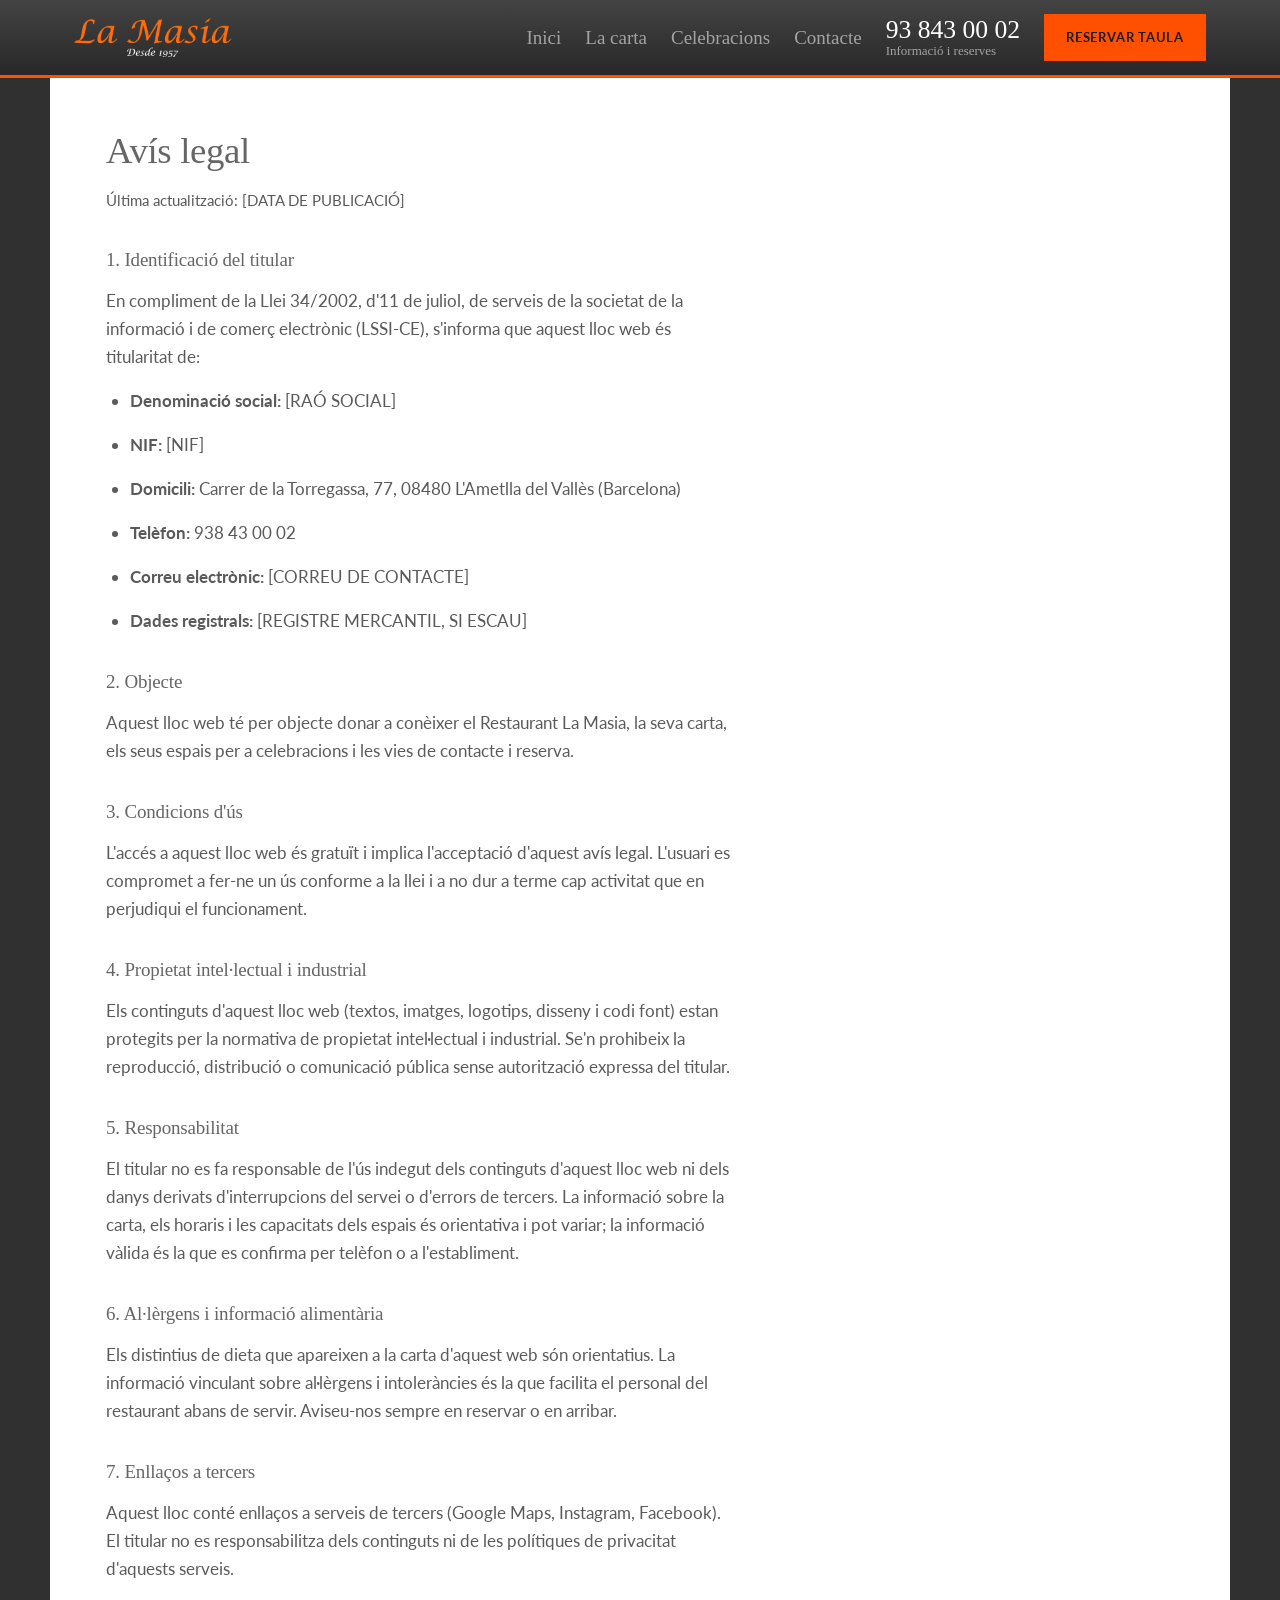
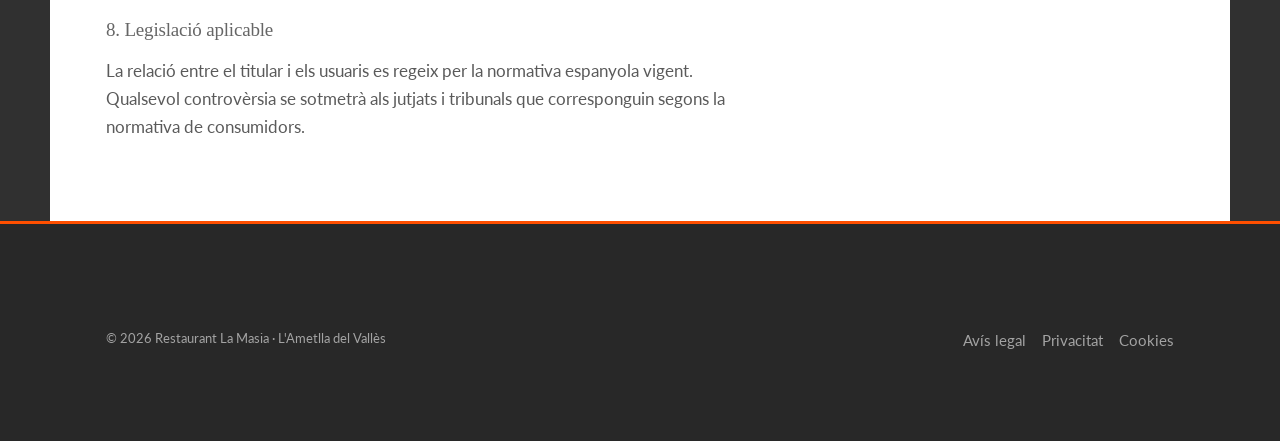
==== commit 14dbf23c: "Fotografies reals, hero sense fons taronja i ritme d'espais FOTOGRAFIES Ja no hi ha marcadors de pos" ====
--- a/avis-legal.html
+++ b/avis-legal.html
@@ -9,6 +9,9 @@
 <link rel="canonical" href="https://lamasiarestaurant.com/avis-legal.html">
 <link rel="icon" href="assets/favicon.ico" sizes="any">
 <link rel="icon" type="image/png" href="assets/favicon.png">
+<link rel="preconnect" href="https://fonts.googleapis.com">
+<link rel="preconnect" href="https://fonts.gstatic.com" crossorigin>
+<link href="https://fonts.googleapis.com/css2?family=Lato:wght@400;700&display=swap" rel="stylesheet">
 <link rel="stylesheet" href="css/styles.css">
 </head>
 <body>
--- a/css/styles.css
+++ b/css/styles.css
@@ -1,4 +1,4 @@
-/* ═══════════════════════════════════════════════════════════════════
+﻿/* ═══════════════════════════════════════════════════════════════════
    Restaurant La Masia — L'Ametlla del Vallès
 
    ⚠️ REGLA D'AQUEST PROJECTE: el client JA TÉ WEB. La identitat és
@@ -41,13 +41,18 @@
        text taronja = --taronja-text. Sobre fons fosc = --taronja-logo.
      · Botó taronja: sempre amb text --text (5,2:1). Mai blanc a sobre. */
 
-  /* ── Tipografia: la SEVA, sense webfonts ──
-     No es carrega cap Google Font: la seva web fa servir fonts del
-     sistema i mantenir-ho és alhora fidel, més ràpid i sense
-     dependències externes ni cookies de tercers. */
+  /* ── Tipografia ──
+     Títols: la SEVA lletra. El seu CSS declara `Lucida`, que resol a
+     Lucida Calligraphy (mesurat: 452 px a 30 px, coincidència exacta).
+     És el que dona el caràcter de la casa i es manté.
+
+     Cos: la seva web fa servir Arial per defecte, que no és una decisió
+     de marca sinó el que va sortir. Aquí s'usa Lato, una humanista
+     càlida que es llegeix molt millor i acompanya la cal·ligràfica
+     sense competir-hi. Només dos pesos. */
   --titols: "Lucida Calligraphy", "Lucida Handwriting", "Apple Chancery",
             "URW Chancery L", "Palatino Linotype", Palatino, Georgia, serif;
-  --cos:    Arial, Helvetica, "Nimbus Sans L", sans-serif;
+  --cos:    "Lato", "Segoe UI", Arial, Helvetica, sans-serif;
 
   /* La seva web fa servir 12px de cos, massa petit per llegir-hi bé.
      Pujar-ho és millorar COM s'ofereix, no canviar la marca. */
@@ -63,13 +68,17 @@
   --track-ample:  0.22em;
   --track-just:  -0.01em;
 
+  /* ── Espaiat ──
+     Escala pensada perquè res quedi arrapat: el salt entre seccions
+     (--s-7) ha de ser clarament més gran que el salt entre blocs de
+     dins d'una secció (--s-4/--s-5), o tot sembla la mateixa cosa. */
   --s-1: 0.5rem;
   --s-2: 1rem;
   --s-3: 1.5rem;
-  --s-4: 2rem;
-  --s-5: 3rem;
-  --s-6: 4.25rem;
-  --s-7: 6rem;
+  --s-4: 2.25rem;
+  --s-5: 3.25rem;
+  --s-6: 5rem;
+  --s-7: 7rem;
 
   --ample: 1180px;
   --ample-text: 64ch;
@@ -123,8 +132,8 @@
 }
 .nav :focus-visible,
 .peu :focus-visible,
-.seccio-fosca :focus-visible,
-.banda-taronja :focus-visible { outline-color: var(--blanc); }
+.hero :focus-visible,
+.seccio-fosca :focus-visible { outline-color: var(--blanc); }
 
 .salta-al-contingut {
   position: absolute;
@@ -138,15 +147,6 @@
 }
 .salta-al-contingut:focus { left: 0; }
 
-.nomes-lectors {
-  position: absolute;
-  width: 1px; height: 1px;
-  padding: 0; margin: -1px;
-  overflow: hidden;
-  clip: rect(0 0 0 0);
-  white-space: nowrap;
-}
-
 /* ═══ ESTRUCTURA ════════════════════════════════════════════════
    Com la seva: marc gris fosc, columna blanca de contingut al mig.
    ═════════════════════════════════════════════════════════════ */
@@ -167,12 +167,26 @@
 .seccio { padding-block: var(--s-6); }
 .seccio-ampla { padding-block: var(--s-7); }
 
+/* Ritme vertical dins de cada secció.
+   Sense això el títol queda arrapat a la graella de sota i tot sembla
+   el mateix bloc. Un sol lloc per a tota la web, no pedaços per secció. */
+.seccio > .envolt > * + *,
+.seccio-ampla > .envolt > * + * { margin-top: var(--s-5); }
+
+/* Dues seccions seguides del mateix color s'han de poder distingir */
+.seccio + .seccio,
+.seccio-ampla + .seccio,
+.seccio + .seccio-ampla { border-top: 1px solid var(--vora); }
+.seccio-fosca + .seccio-fosca,
+.seccio-fosca + .seccio,
+.seccio + .seccio-fosca,
+.seccio-gris + .seccio,
+.seccio + .seccio-gris { border-top: 0; }
+
 .seccio-fosca { background: var(--gris-cap-baix); color: var(--blanc); }
 .seccio-fosca h2, .seccio-fosca h3 { color: var(--blanc); }
-.seccio-gris { background: #F4F4F4; }
-
-/* La banda taronja: l'element visual més reconeixible del seu tema */
-.banda-taronja { background: var(--taronja); color: var(--text); }
+/* Gris molt clar per separar seccions consecutives sense trencar el to */
+.seccio-gris { background: #F4F2EF; }
 
 /* ═══ TITULARS ══════════════════════════════════════════════════ */
 
@@ -187,11 +201,9 @@
   margin-bottom: var(--s-2);
 }
 .seccio-fosca .sobretitol { color: var(--taronja-logo); }
-.banda-taronja .sobretitol { color: var(--text); }
 
 .titol-seccio { font-size: var(--t-xl); color: var(--text-titol); }
 .seccio-fosca .titol-seccio { color: var(--blanc); }
-.banda-taronja .titol-seccio { color: var(--text); }
 
 .entradeta {
   font-size: var(--t-md);
@@ -200,7 +212,6 @@
   margin-top: var(--s-3);
 }
 .seccio-fosca .entradeta { color: rgba(255, 255, 255, 0.82); }
-.banda-taronja .entradeta { color: var(--text); }
 
 .regle {
   width: 52px;
@@ -248,8 +259,6 @@
 .seccio-fosca .boto-contorn:hover,
 .hero .boto-contorn:hover { background: rgba(255, 255, 255, 0.12); border-color: var(--blanc); }
 
-.banda-taronja .boto-contorn { border-color: var(--text); color: var(--text); }
-.banda-taronja .boto-contorn:hover { background: var(--text); color: var(--taronja); }
 
 .grup-botons { display: flex; flex-wrap: wrap; gap: var(--s-2); }
 
@@ -285,7 +294,6 @@
   border-bottom: 3px solid var(--taronja);
   transition: box-shadow 0.25s ease;
 }
-.nav.enfonsada { box-shadow: 0 2px 14px rgba(0, 0, 0, 0.45); }
 .nav > .envolt {
   display: flex;
   align-items: center;
@@ -391,27 +399,44 @@
 .truca-flotant svg { width: 19px; height: 19px; fill: currentColor; flex-shrink: 0; }
 
 /* ═══ HERO ══════════════════════════════════════════════════════
-   La seva composició: la foto damunt de la banda taronja.
+   La façana a tota pantalla. El taronja NO fa de fons: com a fons
+   competeix amb la fotografia i se'n menja el protagonisme. Queda
+   per als accents (l'etiqueta, el filet de la barra, els botons).
    ═════════════════════════════════════════════════════════════ */
 
-.hero { background: var(--taronja); padding-top: var(--nav-h); }
-.hero-marc { position: relative; max-width: var(--ample); margin-inline: auto; }
-.hero-foto { position: relative; aspect-ratio: 21 / 9; overflow: hidden; background: var(--gris-cap-baix); }
+.hero {
+  position: relative;
+  display: flex;
+  align-items: flex-end;
+  min-height: 76svh;
+  padding-block: calc(var(--nav-h) + var(--s-5)) var(--s-6);
+  background: var(--gris-cap-baix);
+  overflow: hidden;
+}
+.hero-foto { position: absolute; inset: 0; z-index: 0; }
 .hero-foto img { width: 100%; height: 100%; object-fit: cover; }
+/* Dues capes: una que enfosqueix el costat del text i una altra que
+   assenta la part baixa. La foto la posa el client i no sabem si serà
+   clara o fosca, així que el text ha de quedar llegible en tots dos
+   casos: a la zona del titular l'opacitat combinada no baixa de ~0,8,
+   que sobre el píxel més clar possible encara dona molt més d'AA. */
 .hero-vel {
   position: absolute;
   inset: 0;
-  background: linear-gradient(to top,
-              rgba(18, 18, 18, 0.92) 0%,
-              rgba(18, 18, 18, 0.72) 38%,
-              rgba(18, 18, 18, 0.28) 72%,
-              rgba(18, 18, 18, 0.10) 100%);
-}
-.hero-text {
-  position: absolute;
-  left: 0; right: 0; bottom: 0;
-  padding: var(--s-5) var(--s-4);
-}
+  z-index: 1;
+  background:
+    linear-gradient(to right,
+                    rgba(18, 18, 18, 0.84) 0%,
+                    rgba(18, 18, 18, 0.58) 40%,
+                    rgba(18, 18, 18, 0.14) 74%,
+                    rgba(18, 18, 18, 0) 100%),
+    linear-gradient(to top,
+                    rgba(18, 18, 18, 0.62) 0%,
+                    rgba(18, 18, 18, 0.20) 55%,
+                    rgba(18, 18, 18, 0) 100%);
+}
+.hero > .envolt { position: relative; z-index: 2; }
+.hero-text { max-width: 44rem; }
 /* Text FOSC sobre el taronja (5,2:1). En blanc només arribaria a 3,3:1 i
    a 13 px en negreta això no compta com a text gran: no passaria AA. */
 .hero-etiqueta {
@@ -494,9 +519,9 @@
 .cami:hover img { transform: scale(1.04); }
 .cami h3 { font-size: var(--t-lg); color: var(--blanc); }
 .cami p {
-  color: rgba(255, 255, 255, 0.82);
+  color: rgba(255, 255, 255, 0.86);
   font-size: var(--t-sm);
-  margin-block: var(--s-1) var(--s-3);
+  margin-block: 0.7rem var(--s-3);
   max-width: 42ch;
 }
 .cami .sobretitol { color: var(--taronja-logo); }
@@ -586,9 +611,9 @@
 .plat-targeta { border: 1px solid var(--vora); transition: box-shadow 0.2s ease; }
 .plat-targeta:hover { box-shadow: var(--ombra-up); }
 .plat-targeta img { width: 100%; aspect-ratio: 4 / 3; object-fit: cover; }
-.plat-targeta-cos { padding: var(--s-3); }
+.plat-targeta-cos { padding: var(--s-3) var(--s-3) var(--s-4); }
 .plat-targeta h3 { font-size: var(--t-md); color: var(--text-titol); }
-.plat-targeta p { font-size: var(--t-sm); color: var(--text-suau); margin-top: 0.35rem; }
+.plat-targeta p { font-size: var(--t-sm); color: var(--text-suau); margin-top: 0.7rem; }
 
 /* ═══ ESPAIS I CERCADOR ═════════════════════════════════════════ */
 
@@ -646,11 +671,11 @@
   transition: border-color 0.2s ease, opacity 0.2s ease, box-shadow 0.2s ease;
 }
 .sala img { width: 100%; aspect-ratio: 4 / 3; object-fit: cover; }
-.sala-cos { padding: var(--s-3); display: flex; flex-direction: column; flex: 1; }
+.sala-cos { padding: var(--s-3) var(--s-3) var(--s-4); display: flex; flex-direction: column; flex: 1; }
 .sala h3 { font-size: var(--t-md); color: var(--text-titol); }
-.sala-capacitat { font-family: var(--titols); font-size: var(--t-lg); color: var(--taronja-text); }
-.sala p { font-size: var(--t-sm); color: var(--text-suau); margin-top: 0.35rem; }
-.sala-estat { margin-top: auto; padding-top: var(--s-2); font-size: var(--t-xs); font-weight: 700; text-transform: uppercase; letter-spacing: 0.08em; }
+.sala-capacitat { font-family: var(--titols); font-size: var(--t-lg); color: var(--taronja-text); margin-top: 0.35rem; }
+.sala p { font-size: var(--t-sm); color: var(--text-suau); margin-top: 0.7rem; }
+.sala-estat { margin-top: auto; padding-top: var(--s-3); font-size: var(--t-xs); font-weight: 700; text-transform: uppercase; letter-spacing: 0.08em; }
 /* L'estat es diu amb TEXT, no només amb color */
 .sala.encaixa { border-color: var(--taronja-text); border-top: 4px solid var(--taronja); box-shadow: var(--ombra); }
 .sala.encaixa .sala-estat { color: var(--taronja-text); }
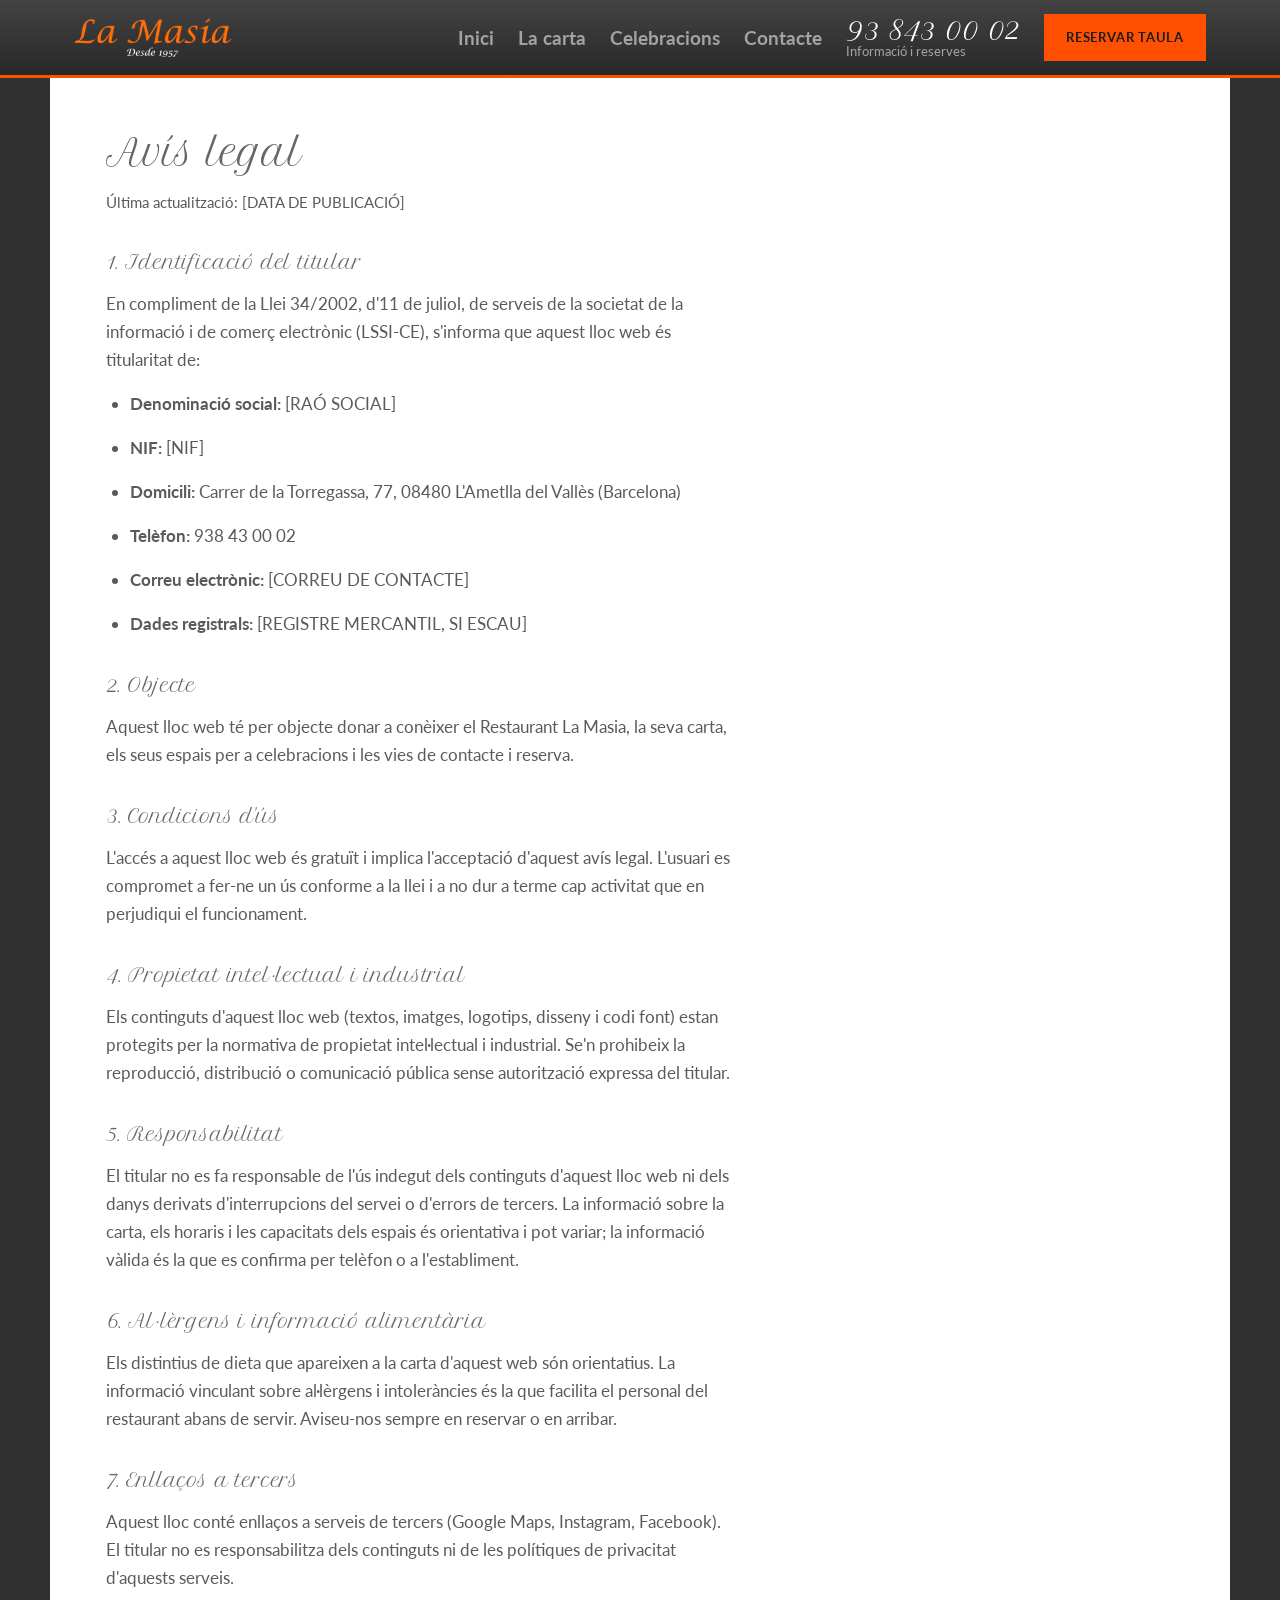
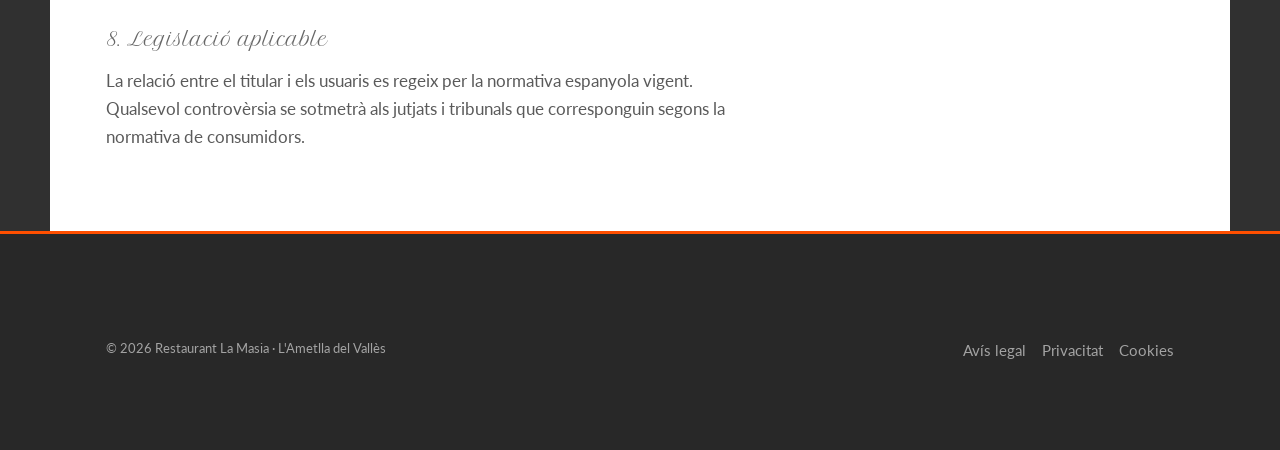
==== commit 19630c39: "Canvia la lletra dels titulars a una webfont que es vegi a tot arreu Lucida Calligraphy, la lletra d" ====
--- a/avis-legal.html
+++ b/avis-legal.html
@@ -11,7 +11,7 @@
 <link rel="icon" type="image/png" href="assets/favicon.png">
 <link rel="preconnect" href="https://fonts.googleapis.com">
 <link rel="preconnect" href="https://fonts.gstatic.com" crossorigin>
-<link href="https://fonts.googleapis.com/css2?family=Lato:wght@400;700&display=swap" rel="stylesheet">
+<link href="https://fonts.googleapis.com/css2?family=Lato:wght@400;700&family=Petit+Formal+Script&display=swap" rel="stylesheet">
 <link rel="stylesheet" href="css/styles.css">
 </head>
 <body>
--- a/css/styles.css
+++ b/css/styles.css
@@ -42,15 +42,24 @@
      · Botó taronja: sempre amb text --text (5,2:1). Mai blanc a sobre. */
 
   /* ── Tipografia ──
-     Títols: la SEVA lletra. El seu CSS declara `Lucida`, que resol a
-     Lucida Calligraphy (mesurat: 452 px a 30 px, coincidència exacta).
-     És el que dona el caràcter de la casa i es manté.
+     Títols: **Petit Formal Script**, una cal·ligràfica web.
+     La seva web fa servir Lucida Calligraphy, que és una lletra del
+     SISTEMA: als mòbils (iOS i Android no la porten) queia a una serif
+     qualsevol i es perdia el caràcter de la casa. Petit Formal Script és
+     la que més s'hi assembla d'entre les que es carreguen com a webfont,
+     comparades una per una: manté la mà cal·ligràfica.
+
+     Va PRIMERA a la pila, per davant de Lucida Calligraphy, a propòsit:
+     si Lucida anés primera, els ordinadors amb Windows veurien una lletra
+     i els mòbils una altra. Ha de ser la mateixa a tot arreu.
+
+     ⚠️ És una lletra fina: NO s'ha de fer servir per sota d'uns 22 px.
+     Els usos petits (menú, preguntes freqüents, títols del peu) van amb
+     --cos, que a més es llegeix molt millor en aquestes mides.
 
      Cos: la seva web fa servir Arial per defecte, que no és una decisió
-     de marca sinó el que va sortir. Aquí s'usa Lato, una humanista
-     càlida que es llegeix molt millor i acompanya la cal·ligràfica
-     sense competir-hi. Només dos pesos. */
-  --titols: "Lucida Calligraphy", "Lucida Handwriting", "Apple Chancery",
+     de marca sinó el que va sortir. Aquí s'usa Lato. */
+  --titols: "Petit Formal Script", "Lucida Calligraphy", "Apple Chancery",
             "URW Chancery L", "Palatino Linotype", Palatino, Georgia, serif;
   --cos:    "Lato", "Segoe UI", Arial, Helvetica, sans-serif;
 
@@ -120,9 +129,21 @@
 h1, h2, h3, h4 {
   font-family: var(--titols);
   font-weight: 400;
-  line-height: 1.15;
+  line-height: 1.2;
   letter-spacing: var(--track-just);
   text-wrap: balance;
+}
+
+/* La cal·ligràfica és fina: per sota d'uns 22 px es perd, sobretot al
+   mòbil. Els títols petits van amb la lletra de cos, que s'hi llegeix
+   molt millor. Un sol lloc per a tota la web. */
+.sala h3,
+.plat-targeta h3,
+.peu h2,
+.valor strong {
+  font-family: var(--cos);
+  font-weight: 700;
+  letter-spacing: 0;
 }
 p { text-wrap: pretty; }
 
@@ -146,6 +167,17 @@
   font-weight: 700;
 }
 .salta-al-contingut:focus { left: 0; }
+
+/* Text només per a lectors de pantalla (les estrelles són decoratives;
+   la valoració s'hi ha de poder llegir igualment) */
+.nomes-lectors {
+  position: absolute;
+  width: 1px; height: 1px;
+  padding: 0; margin: -1px;
+  overflow: hidden;
+  clip: rect(0 0 0 0);
+  white-space: nowrap;
+}
 
 /* ═══ ESTRUCTURA ════════════════════════════════════════════════
    Com la seva: marc gris fosc, columna blanca de contingut al mig.
@@ -306,7 +338,8 @@
 
 .nav-enllacos { display: flex; align-items: center; gap: var(--s-3); list-style: none; }
 .nav-enllacos a {
-  font-family: var(--titols);
+  font-family: var(--cos);
+  font-weight: 700;
   font-size: var(--t-md);
   color: var(--text-clar);
   transition: color 0.2s ease;
@@ -327,7 +360,7 @@
   color: var(--blanc);
 }
 .nav-tel span {
-  font-family: var(--titols);
+  font-family: var(--cos);
   font-size: var(--t-xs);
   color: var(--text-clar);
 }
@@ -368,7 +401,8 @@
 }
 .menu-mobil.obert { display: flex; }
 .menu-mobil a {
-  font-family: var(--titols);
+  font-family: var(--cos);
+  font-weight: 700;
   font-size: var(--t-md);
   color: var(--blanc);
   padding: 0.85rem var(--s-3);
@@ -535,7 +569,7 @@
 
 .valors { display: grid; grid-template-columns: repeat(2, 1fr); gap: var(--s-3); margin-top: var(--s-4); }
 .valor { border-top: 3px solid var(--taronja); padding-top: var(--s-2); }
-.valor strong { display: block; font-family: var(--titols); font-weight: 400; font-size: var(--t-md); color: var(--text-titol); }
+.valor strong { display: block; font-size: var(--t-md); color: var(--text-titol); }
 .valor span { font-size: var(--t-sm); color: var(--text-suau); }
 
 /* ═══ CARTA ═════════════════════════════════════════════════════ */
@@ -699,7 +733,13 @@
 
 .ressenyes { display: grid; grid-template-columns: repeat(3, 1fr); gap: var(--s-3); margin-top: var(--s-3); }
 .ressenya { border: 1px solid var(--vora); padding: var(--s-3); display: flex; flex-direction: column; }
-.ressenya blockquote { font-family: var(--titols); font-size: var(--t-md); line-height: 1.5; color: var(--text); flex: 1; }
+.ressenya-estrelles {
+  color: var(--taronja-text);
+  letter-spacing: 0.14em;
+  font-size: var(--t-sm);
+  margin-bottom: var(--s-2);
+}
+.ressenya blockquote { font-family: var(--cos); font-style: italic; font-size: var(--t-md); line-height: 1.5; color: var(--text); flex: 1; }
 .ressenya cite {
   display: block;
   font-style: normal;
@@ -709,8 +749,7 @@
   color: var(--text-suau);
   margin-top: var(--s-2);
 }
-.ressenya-pendent { border-style: dashed; }
-.ressenya-pendent blockquote { font-family: var(--cos); font-size: var(--t-sm); color: var(--text-suau); }
+/* (.ressenya-pendent ja no cal: les tres ressenyes són reals) */
 
 /* ═══ FAQ ═══════════════════════════════════════════════════════ */
 
@@ -722,7 +761,8 @@
   justify-content: space-between;
   gap: var(--s-2);
   padding-block: var(--s-3);
-  font-family: var(--titols);
+  font-family: var(--cos);
+  font-weight: 700;
   font-size: var(--t-md);
   color: var(--text-titol);
   cursor: pointer;
@@ -830,7 +870,7 @@
 .peu-marca img { width: 172px; height: 42px; object-fit: contain; }
 .peu-marca p { font-size: var(--t-sm); margin-top: var(--s-2); max-width: 34ch; }
 .peu h2 {
-  font-family: var(--titols);
+  font-family: var(--cos);
   font-size: var(--t-md);
   color: var(--blanc);
   margin-bottom: var(--s-2);
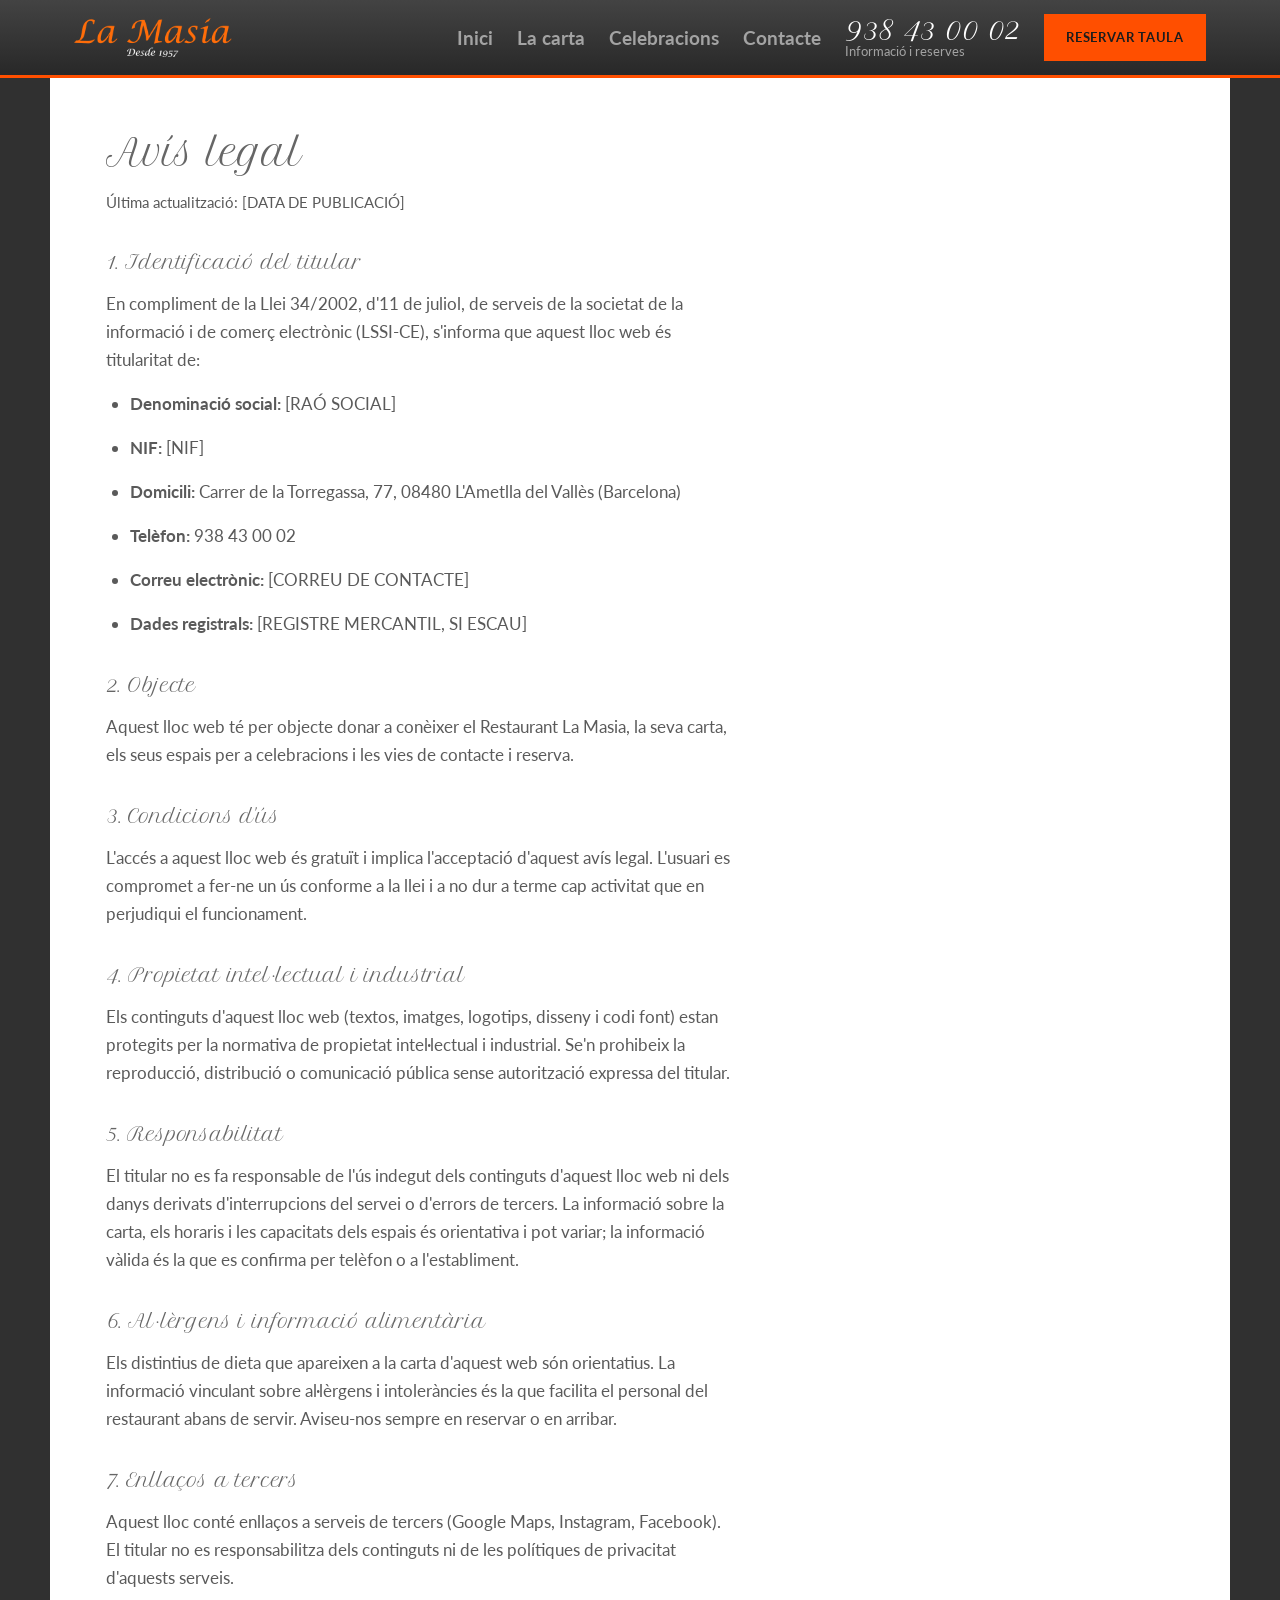
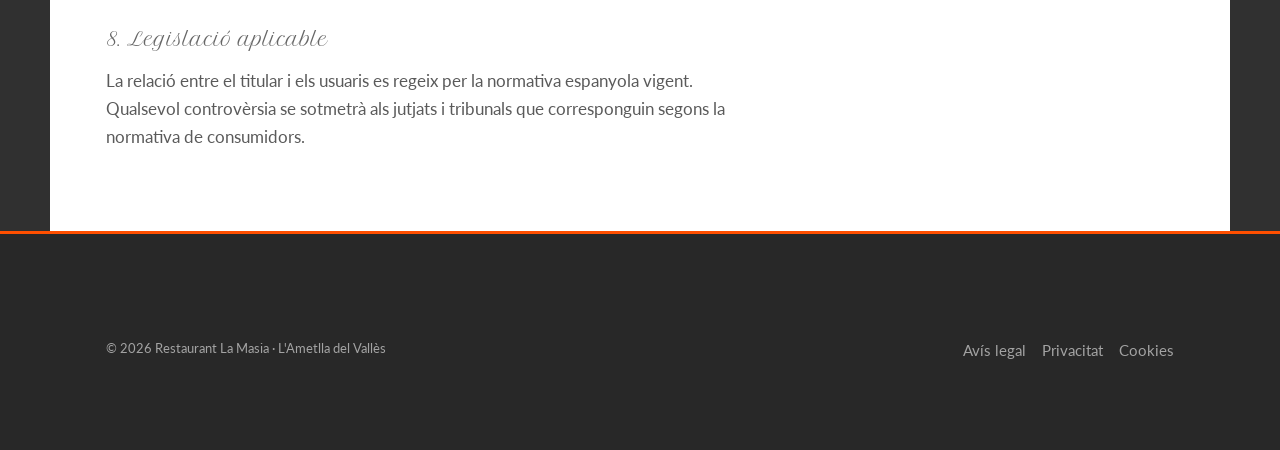
==== commit 790ea16f: "Correccions de llengua i de coherència a totes les pàgines "i us dirim plat per plat què podeu menja" ====
--- a/avis-legal.html
+++ b/avis-legal.html
@@ -32,7 +32,7 @@
       </ul>
     </nav>
     <a class="nav-tel" href="tel:+34938430002">
-      <strong>93 843 00 02</strong>
+      <strong>938 43 00 02</strong>
       <span>Informació i reserves</span>
     </a>
     <a class="boto boto-principal" href="contacte.html">Reservar taula</a>
--- a/css/styles.css
+++ b/css/styles.css
@@ -204,6 +204,19 @@
    el mateix bloc. Un sol lloc per a tota la web, no pedaços per secció. */
 .seccio > .envolt > * + *,
 .seccio-ampla > .envolt > * + * { margin-top: var(--s-5); }
+
+/* El mateix ritme, però DINS dels blocs compostos: el formulari, les
+   columnes de contacte i el missatge d'èxit. La regla de sobre no hi
+   arribava (són nets més avall) i tot quedava enganxat. */
+.formulari > * + *,
+.form-ok > * + *,
+.cercador > * + *,
+.contacte-graella > div > * + * { margin-top: var(--s-3); }
+
+/* L'avanttítol i el seu títol són una sola cosa: van junts */
+.formulari > .sobretitol + *,
+.cercador > .sobretitol + *,
+.contacte-graella > div > .sobretitol + * { margin-top: 0; }
 
 /* Dues seccions seguides del mateix color s'han de poder distingir */
 .seccio + .seccio,
@@ -504,20 +517,21 @@
   text-align: center;
 }
 .banda-fets li:last-child { border-right: 0; }
+/* L'etiqueta va a dalt i la xifra a sota, com a totes les cel·les */
+.fet-etiqueta {
+  display: block;
+  font-size: var(--t-xs);
+  text-transform: uppercase;
+  letter-spacing: 0.11em;
+  color: var(--text-clar);
+}
 .fet-xifra {
   display: block;
   font-family: var(--titols);
   font-size: var(--t-lg);
   color: var(--taronja-logo);
   line-height: 1.2;
-}
-.fet-etiqueta {
-  display: block;
-  font-size: var(--t-xs);
-  text-transform: uppercase;
-  letter-spacing: 0.11em;
-  color: var(--text-clar);
-  margin-top: 0.35rem;
+  margin-top: 0.4rem;
 }
 
 /* ═══ ELS DOS CAMINS ════════════════════════════════════════════ */
@@ -576,9 +590,9 @@
 
 .avis {
   display: flex;
-  gap: 0.75rem;
+  gap: 0.85rem;
   align-items: flex-start;
-  background: #F7F7F7;
+  background: #F7F5F2;
   border-left: 4px solid var(--taronja);
   padding: var(--s-2) var(--s-3);
   font-size: var(--t-sm);
@@ -586,6 +600,92 @@
   max-width: var(--ample-text);
 }
 .avis strong { color: var(--text); }
+.avis p { line-height: 1.55; }
+
+/* Pastilla rodona amb el signe, perquè es llegeixi com una advertència
+   i no com una lletra solta perduda al costat del text */
+.avis-icona {
+  flex-shrink: 0;
+  width: 1.6rem;
+  height: 1.6rem;
+  border-radius: 50%;
+  background: var(--taronja);
+  color: var(--text);
+  font-weight: 700;
+  font-size: 1rem;
+  line-height: 1.6rem;
+  text-align: center;
+  margin-top: 0.1rem;
+}
+
+/* ═══ MENÚ DEL DIA ══════════════════════════════════════════════
+   El pinta js/menu-diari.js. Sense JS o sense dades hi queda el text
+   de recanvi que ja hi ha a l'HTML: mai una caixa buida.
+   ═════════════════════════════════════════════════════════════ */
+
+.menu-diari {
+  background: var(--blanc);
+  border: 1px solid var(--vora);
+  border-top: 4px solid var(--taronja);
+  padding: var(--s-4);
+}
+.menu-diari[aria-busy="true"] { opacity: 0.55; }
+
+.menu-cap {
+  display: flex;
+  flex-wrap: wrap;
+  align-items: baseline;
+  gap: var(--s-2) var(--s-3);
+  border-bottom: 1px solid var(--vora);
+  padding-bottom: var(--s-2);
+  margin-bottom: var(--s-4);
+}
+.menu-quan {
+  font-family: var(--titols);
+  font-size: var(--t-lg);
+  color: var(--text-titol);
+  margin-right: auto;
+}
+.menu-preu {
+  font-weight: 700;
+  color: var(--text);
+  background: var(--taronja);
+  padding: 0.2rem 0.7rem;
+}
+.menu-inclou { font-size: var(--t-sm); color: var(--text-suau); }
+
+.menu-plats { display: grid; grid-template-columns: repeat(3, 1fr); gap: var(--s-4); }
+.menu-grup h3 {
+  font-family: var(--cos);
+  font-weight: 700;
+  font-size: var(--t-xs);
+  letter-spacing: var(--track-ample);
+  text-transform: uppercase;
+  color: var(--taronja-text);
+  border-bottom: 1px solid var(--vora);
+  padding-bottom: 0.5rem;
+  margin-bottom: 0.85rem;
+}
+.menu-grup ul { list-style: none; display: grid; gap: 0.7rem; }
+.menu-grup li { line-height: 1.45; }
+
+.menu-nota { font-size: var(--t-sm); color: var(--text-suau); margin-top: var(--s-3); }
+
+.menu-buit { text-align: center; padding-block: var(--s-2); }
+.menu-buit p { color: var(--text-suau); }
+.menu-buit-tel { margin-top: var(--s-2); font-size: var(--t-md); color: var(--text); }
+.menu-buit-tel a { font-weight: 700; color: var(--taronja-text); }
+
+/* Distintiu mentre el JSON porti dades d'exemple */
+.menu-exemple {
+  background: #FFF4E8;
+  border-left: 3px solid var(--taronja);
+  padding: 0.6rem 0.9rem;
+  margin-bottom: var(--s-3);
+  font-size: var(--t-sm);
+  color: var(--text-suau);
+}
+.menu-exemple code { font-size: 0.9em; }
 
 .carta-nav { display: flex; flex-wrap: wrap; gap: 0.5rem; margin-block: var(--s-4); }
 .carta-nav a {
@@ -600,7 +700,31 @@
 }
 .carta-nav a:hover { background: var(--gris-cap-baix); border-color: var(--gris-cap-baix); color: var(--blanc); }
 
+/* Amb JS la fila d'apartats deixa de ser un índex i passa a ser un
+   filtre: el que es tria es queda marcat. Es marca amb el taronja i no
+   amb el gris del :hover perquè "on tinc el ratolí" i "què estic
+   mirant ara" no poden semblar la mateixa cosa.
+   Text #1C1C1C sobre #FF4F00 = 6,7:1, el mateix parell que ja fa
+   servir el preu del menú del dia. */
+.js-filtre-carta .carta-nav a.es-actiu,
+.js-filtre-carta .carta-nav a.es-actiu:hover {
+  background: var(--taronja);
+  border-color: var(--taronja);
+  color: var(--text);
+}
+
+/* Apartat amagat pel filtre. Explícit: `hidden` és fàcil de perdre si
+   algun dia aquest bloc rep un `display`. */
+.carta-grup[hidden] { display: none; }
+
 .carta-grup + .carta-grup { margin-top: var(--s-6); }
+/* `+` mira el germà del DOM, no el que es veu: amb el filtre posat,
+   l'apartat visible hereta el marge de separació d'un veí amagat i
+   queda penjat molt avall dels botons. Un apartat que queda sol ha de
+   separar-se dels botons igual que ho fa el primer de la llista amb
+   "Tots els plats" (var(--s-5)), no més ni menys: si no, el text
+   fa un salt de 16 px cada cop que es canvia de filtre. */
+.js-filtre-carta .carta-grup[hidden] + .carta-grup { margin-top: var(--s-5); }
 .carta-grup-cap {
   display: flex;
   align-items: baseline;
@@ -696,6 +820,27 @@
 
 .cercador-resultat { margin-top: var(--s-3); padding-top: var(--s-3); border-top: 1px solid var(--vora); font-size: var(--t-md); }
 .cercador-resultat strong { color: var(--taronja-text); }
+
+/* El formulari de pressupost, just sota el cercador */
+.pressupost-bloc {
+  display: grid;
+  grid-template-columns: 1fr 1fr;
+  gap: var(--s-5);
+  align-items: start;
+}
+.pressupost-bloc > div > * + * { margin-top: var(--s-3); }
+.pressupost-bloc > div > .sobretitol + * { margin-top: 0; }
+
+/* Crida final: torna amunt, al formulari */
+.tanca-crida {
+  display: flex;
+  flex-wrap: wrap;
+  align-items: center;
+  justify-content: space-between;
+  gap: var(--s-3);
+}
+.tanca-crida > div > * + * { margin-top: 0; }
+.tanca-crida .grup-botons { margin: 0; }
 
 .sales { display: grid; grid-template-columns: repeat(2, 1fr); gap: var(--s-3); margin-top: var(--s-4); }
 .sala {
@@ -848,10 +993,32 @@
 }
 .camp textarea { resize: vertical; min-height: 118px; }
 .camp input:hover, .camp select:hover, .camp textarea:hover { border-color: var(--text-suau); }
+
+/* Camp bloquejat fins que no toca: ha de semblar-ho */
+.camp select:disabled {
+  background: #EFEDEA;
+  color: var(--text-suau);
+  cursor: not-allowed;
+  border-style: dashed;
+}
+.camp select option:disabled { color: #9A9A9A; }
+.camp-ajuda { font-size: var(--t-xs); color: var(--taronja-text); font-weight: 700; }
+.camp-ajuda:empty { display: none; }
 .camp.te-error input, .camp.te-error select, .camp.te-error textarea { border-color: #A4291A; }
 .camp-error { font-size: var(--t-xs); font-weight: 700; color: #A4291A; }
 
 .form-nota { font-size: var(--t-xs); color: var(--text-suau); margin-top: var(--s-3); }
+
+/* Avís d'enviament fallit o de formulari sense connectar */
+.form-avis {
+  background: #FFF4E8;
+  border-left: 4px solid var(--taronja);
+  padding: 0.8rem 1rem;
+  font-size: var(--t-sm);
+  color: var(--text);
+}
+.form-avis a { font-weight: 700; color: var(--taronja-text); }
+.form-avis code { font-size: 0.9em; }
 .form-ok { display: none; border: 1px solid var(--vora); border-left: 4px solid var(--taronja); padding: var(--s-3); }
 .form-ok.visible { display: block; }
 .form-ok h3 { font-size: var(--t-md); color: var(--text-titol); }
@@ -952,8 +1119,10 @@
   .contacte-graella { grid-template-columns: 1fr; }
   .plats { columns: 1; }
   .plats-destacats { grid-template-columns: 1fr; }
+  .menu-plats { grid-template-columns: 1fr; gap: var(--s-3); }
   .ressenyes { grid-template-columns: 1fr; }
   .cercador-controls { grid-template-columns: 1fr; }
+  .pressupost-bloc { grid-template-columns: 1fr; gap: var(--s-4); }
   .banda-fets ul { grid-template-columns: 1fr 1fr; }
   .banda-fets li:nth-child(2) { border-right: 0; }
   .banda-fets li:nth-child(-n+2) { border-bottom: 1px solid var(--vora-fosca); }
@@ -995,4 +1164,11 @@
   .nav, .menu-mobil, .truca-flotant, .peu, .cap-pagina, .carta-nav, .hero { display: none; }
   body { background: #fff; }
   .plats { columns: 2; }
-}
+
+  /* En paper no hi ha filtre: la fila de botons no s'imprimeix, així que
+     si algú imprimís amb un apartat triat només en sortiria aquell i es
+     perdrien 40 plats sense saber-ho. Al full hi va sempre la carta
+     sencera, amb la separació normal entre apartats. */
+  .carta-grup[hidden] { display: block; }
+  .js-filtre-carta .carta-grup[hidden] + .carta-grup { margin-top: var(--s-6); }
+}
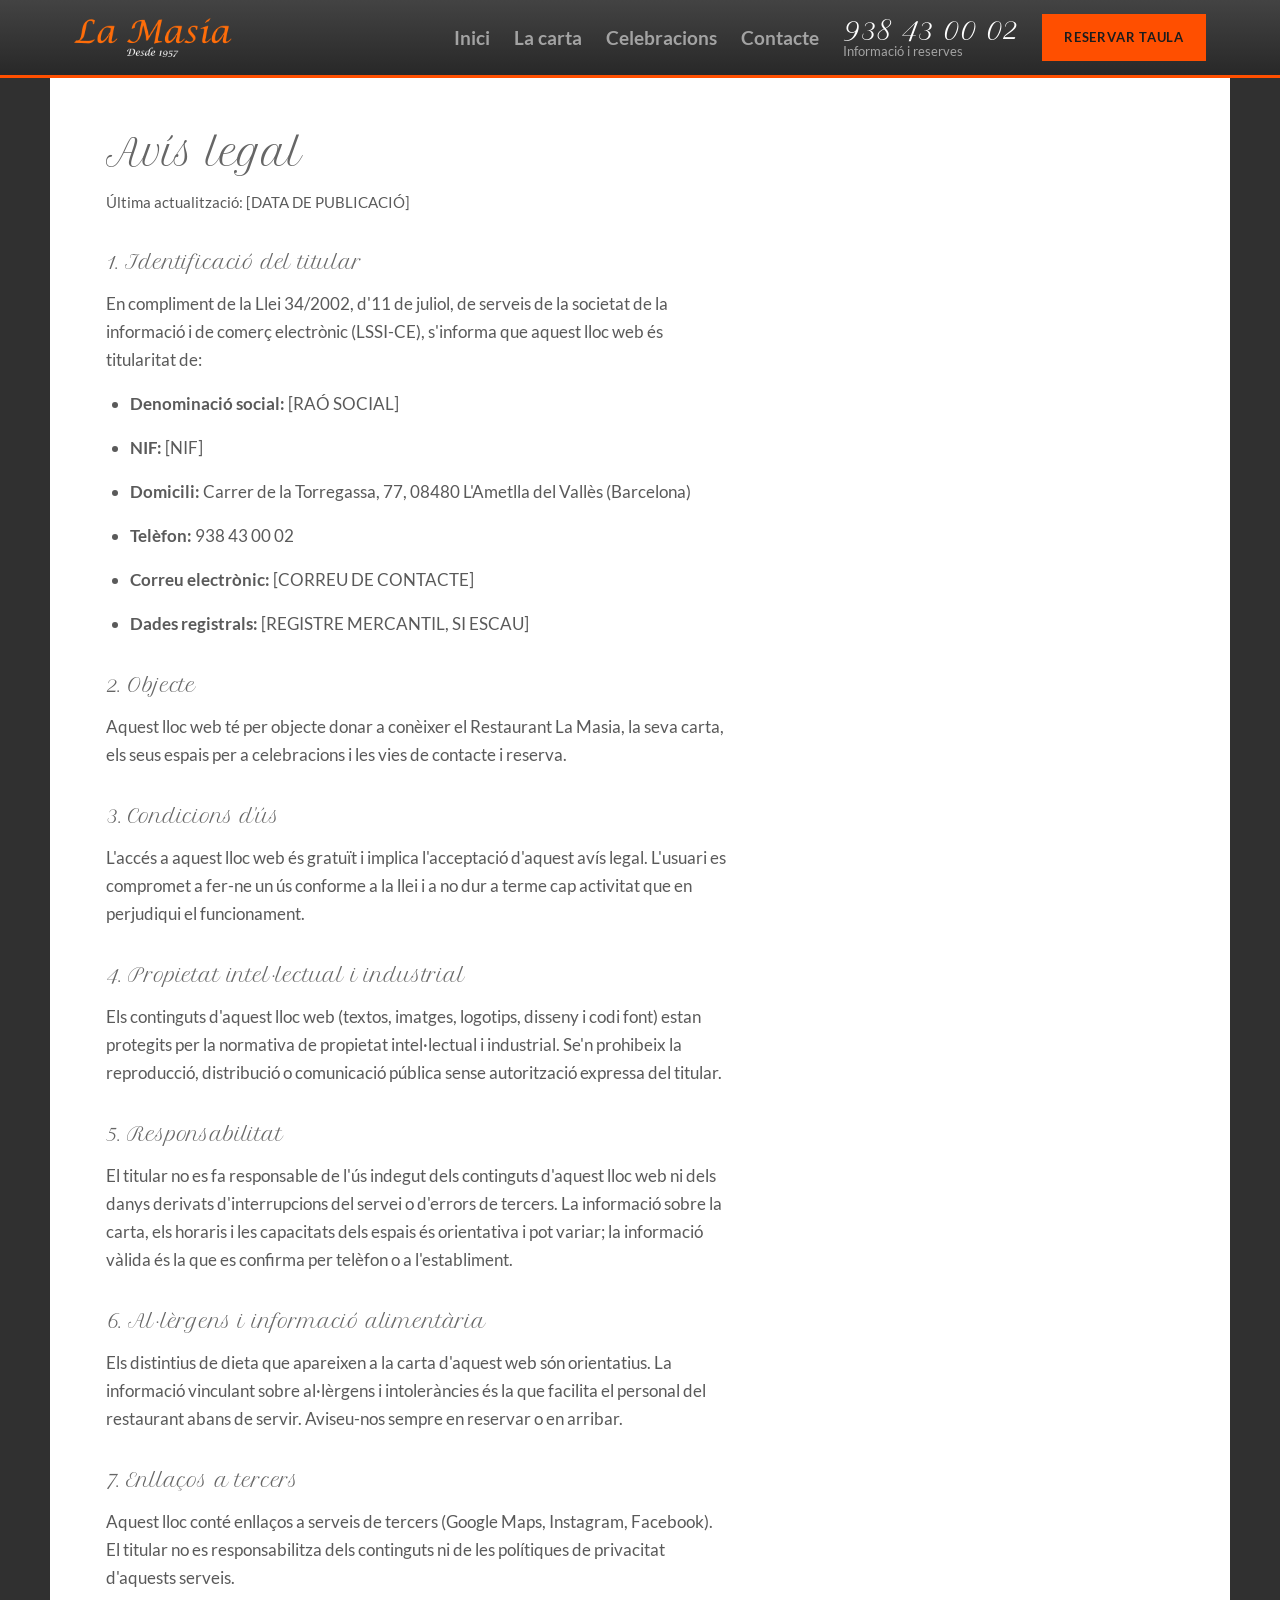
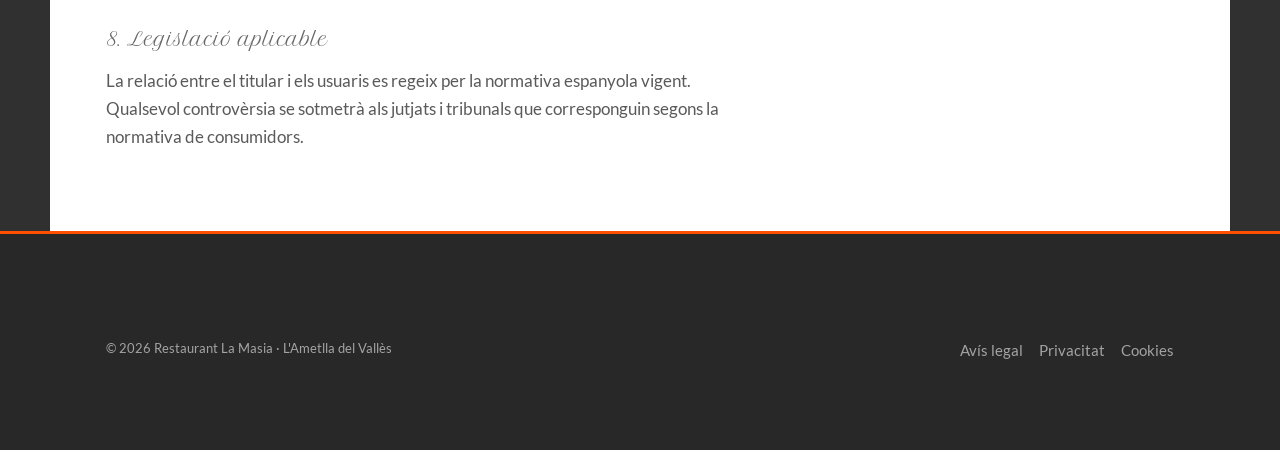
==== commit 96fd6e08: "La web ja no demana res a cap servidor de Google Comprovat amb el registre de xarxa del navegador: e" ====
--- a/avis-legal.html
+++ b/avis-legal.html
@@ -9,9 +9,12 @@
 <link rel="canonical" href="https://lamasiarestaurant.com/avis-legal.html">
 <link rel="icon" href="assets/favicon.ico" sizes="any">
 <link rel="icon" type="image/png" href="assets/favicon.png">
-<link rel="preconnect" href="https://fonts.googleapis.com">
-<link rel="preconnect" href="https://fonts.gstatic.com" crossorigin>
-<link href="https://fonts.googleapis.com/css2?family=Lato:wght@400;700&family=Petit+Formal+Script&display=swap" rel="stylesheet">
+<!-- Les tipografies s'allotgen aquí mateix (assets/fonts/). La web no fa
+     cap petició a cap tercer per carregar-les: vegeu el capdamunt de
+     css/styles.css. Aquestes dues són les que es veuen de seguida, i per
+     això es demanen abans que el navegador arribi a llegir el CSS. -->
+<link rel="preload" href="assets/fonts/lato-400-latin.woff2" as="font" type="font/woff2" crossorigin>
+<link rel="preload" href="assets/fonts/petit-formal-script-400-latin.woff2" as="font" type="font/woff2" crossorigin>
 <link rel="stylesheet" href="css/styles.css">
 </head>
 <body>
--- a/css/styles.css
+++ b/css/styles.css
@@ -16,6 +16,81 @@
      · Grisos                → #303030 fons, #282828/#434343 capçalera,
                                #1C1C1C text, #666666 títols de secció
    ═══════════════════════════════════════════════════════════════════ */
+
+/* ═══ TIPOGRAFIES, ALLOTJADES AQUÍ ═══════════════════════════════════
+
+   Abans es carregaven de fonts.googleapis.com. Això enviava l'adreça IP
+   de qui obrís la web als servidors de Google ABANS que ningú pogués
+   consentir res, i la web no té cap avís de cookies. Amb els fitxers al
+   nostre servidor, la pàgina no fa cap petició a cap tercer i el
+   problema desapareix del tot: no hi ha res a consentir.
+
+   De propina, va més ràpid: s'estalvien dues connexions (googleapis i
+   gstatic) i el salt de la fulla d'estil de Google abans de saber quins
+   fitxers calen.
+
+   Els sis fitxers són a assets/fonts/ i pesen 107 KB en total. Lato i
+   Petit Formal Script són totes dues SIL Open Font License, que permet
+   explícitament allotjar-les i redistribuir-les; les llicències van al
+   costat dels fitxers i NO s'han d'esborrar, que és la condició.
+
+   Els `unicode-range` són els mateixos que serveix Google: el navegador
+   només es baixa el fitxer "latin-ext" si a la pàgina hi ha algun
+   caràcter que el necessiti. En català, la majoria de pàgines es queden
+   només amb "latin".
+
+   `font-display: swap` manté el text visible mentre la lletra es
+   carrega. Sense això, en una connexió lenta la pàgina surt en blanc.
+   ═══════════════════════════════════════════════════════════════════ */
+
+@font-face {
+  font-family: 'Lato';
+  font-style: normal;
+  font-weight: 400;
+  font-display: swap;
+  src: url('../assets/fonts/lato-400-latin-ext.woff2') format('woff2');
+  unicode-range: U+0100-02BA, U+02BD-02C5, U+02C7-02CC, U+02CE-02D7, U+02DD-02FF, U+0304, U+0308, U+0329, U+1D00-1DBF, U+1E00-1E9F, U+1EF2-1EFF, U+2020, U+20A0-20AB, U+20AD-20C0, U+2113, U+2C60-2C7F, U+A720-A7FF;
+}
+@font-face {
+  font-family: 'Lato';
+  font-style: normal;
+  font-weight: 400;
+  font-display: swap;
+  src: url('../assets/fonts/lato-400-latin.woff2') format('woff2');
+  unicode-range: U+0000-00FF, U+0131, U+0152-0153, U+02BB-02BC, U+02C6, U+02DA, U+02DC, U+0304, U+0308, U+0329, U+2000-206F, U+20AC, U+2122, U+2191, U+2193, U+2212, U+2215, U+FEFF, U+FFFD;
+}
+@font-face {
+  font-family: 'Lato';
+  font-style: normal;
+  font-weight: 700;
+  font-display: swap;
+  src: url('../assets/fonts/lato-700-latin-ext.woff2') format('woff2');
+  unicode-range: U+0100-02BA, U+02BD-02C5, U+02C7-02CC, U+02CE-02D7, U+02DD-02FF, U+0304, U+0308, U+0329, U+1D00-1DBF, U+1E00-1E9F, U+1EF2-1EFF, U+2020, U+20A0-20AB, U+20AD-20C0, U+2113, U+2C60-2C7F, U+A720-A7FF;
+}
+@font-face {
+  font-family: 'Lato';
+  font-style: normal;
+  font-weight: 700;
+  font-display: swap;
+  src: url('../assets/fonts/lato-700-latin.woff2') format('woff2');
+  unicode-range: U+0000-00FF, U+0131, U+0152-0153, U+02BB-02BC, U+02C6, U+02DA, U+02DC, U+0304, U+0308, U+0329, U+2000-206F, U+20AC, U+2122, U+2191, U+2193, U+2212, U+2215, U+FEFF, U+FFFD;
+}
+@font-face {
+  font-family: 'Petit Formal Script';
+  font-style: normal;
+  font-weight: 400;
+  font-display: swap;
+  src: url('../assets/fonts/petit-formal-script-400-latin-ext.woff2') format('woff2');
+  unicode-range: U+0100-02BA, U+02BD-02C5, U+02C7-02CC, U+02CE-02D7, U+02DD-02FF, U+0304, U+0308, U+0329, U+1D00-1DBF, U+1E00-1E9F, U+1EF2-1EFF, U+2020, U+20A0-20AB, U+20AD-20C0, U+2113, U+2C60-2C7F, U+A720-A7FF;
+}
+@font-face {
+  font-family: 'Petit Formal Script';
+  font-style: normal;
+  font-weight: 400;
+  font-display: swap;
+  src: url('../assets/fonts/petit-formal-script-400-latin.woff2') format('woff2');
+  unicode-range: U+0000-00FF, U+0131, U+0152-0153, U+02BB-02BC, U+02C6, U+02DA, U+02DC, U+0304, U+0308, U+0329, U+2000-206F, U+20AC, U+2122, U+2191, U+2193, U+2212, U+2215, U+FEFF, U+FFFD;
+}
 
 :root {
   /* ── Color: TOT heretat de la seva web ── */
@@ -676,17 +751,6 @@
 .menu-buit-tel { margin-top: var(--s-2); font-size: var(--t-md); color: var(--text); }
 .menu-buit-tel a { font-weight: 700; color: var(--taronja-text); }
 
-/* Distintiu mentre el JSON porti dades d'exemple */
-.menu-exemple {
-  background: #FFF4E8;
-  border-left: 3px solid var(--taronja);
-  padding: 0.6rem 0.9rem;
-  margin-bottom: var(--s-3);
-  font-size: var(--t-sm);
-  color: var(--text-suau);
-}
-.menu-exemple code { font-size: 0.9em; }
-
 .carta-nav { display: flex; flex-wrap: wrap; gap: 0.5rem; margin-block: var(--s-4); }
 .carta-nav a {
   font-size: var(--t-xs);
@@ -773,6 +837,18 @@
 .plat-targeta h3 { font-size: var(--t-md); color: var(--text-titol); }
 .plat-targeta p { font-size: var(--t-sm); color: var(--text-suau); margin-top: 0.7rem; }
 
+/* Variant sense fotografia, mentre no tinguem les fotos de la casa.
+   Una caixa amb quatre filets grisos i només text queda fluixa; el filet
+   taronja de dalt és el mateix recurs que ja fan servir el cercador
+   d'espais i el menú del dia, i lliga el bloc amb la resta de la pàgina.
+   L'alçada mínima les manté iguals i els dona presència. */
+.plats-destacats-text .plat-targeta {
+  border-top: 4px solid var(--taronja);
+  display: flex;
+  align-items: center;
+  min-height: 9rem;
+}
+
 /* ═══ ESPAIS I CERCADOR ═════════════════════════════════════════ */
 
 .cercador { border: 1px solid var(--vora); border-top: 4px solid var(--taronja); padding: var(--s-4); background: var(--blanc); }
@@ -964,6 +1040,36 @@
 
 .mapa { border: 1px solid var(--vora); line-height: 0; }
 .mapa iframe { width: 100%; height: 420px; border: 0; }
+
+/* ── El mapa abans de carregar-lo ──────────────────────────────
+   Mateixa alçada que l'iframe (420 px) perquè en prémer el botó la
+   pàgina no faci un salt. La foto de la casa fa de rerefons: un
+   rectangle gris buit sembla que la web estigui trencada. */
+.mapa-tancat { position: relative; height: 420px; overflow: hidden; }
+.mapa-tancat img { width: 100%; height: 100%; object-fit: cover; }
+.mapa-avis {
+  position: absolute;
+  inset: 0;
+  display: flex;
+  flex-direction: column;
+  align-items: center;
+  justify-content: center;
+  gap: var(--s-2);
+  padding: var(--s-4);
+  text-align: center;
+  line-height: 1.5;
+  /* Vel fosc: el text ha de ser llegible sobre qualsevol fotografia.
+     Blanc sobre aquest vel dona molt més de 4,5:1 amb la foto actual. */
+  background: rgba(28, 28, 28, 0.72);
+  color: var(--blanc);
+}
+.mapa-adreca { font-weight: 700; font-size: var(--t-md); }
+.mapa-nota {
+  font-size: var(--t-sm);
+  color: rgba(255, 255, 255, 0.86);
+  max-width: 34rem;
+}
+.mapa-boto { margin-top: var(--s-2); }
 
 /* ═══ FORMULARI ═════════════════════════════════════════════════ */
 
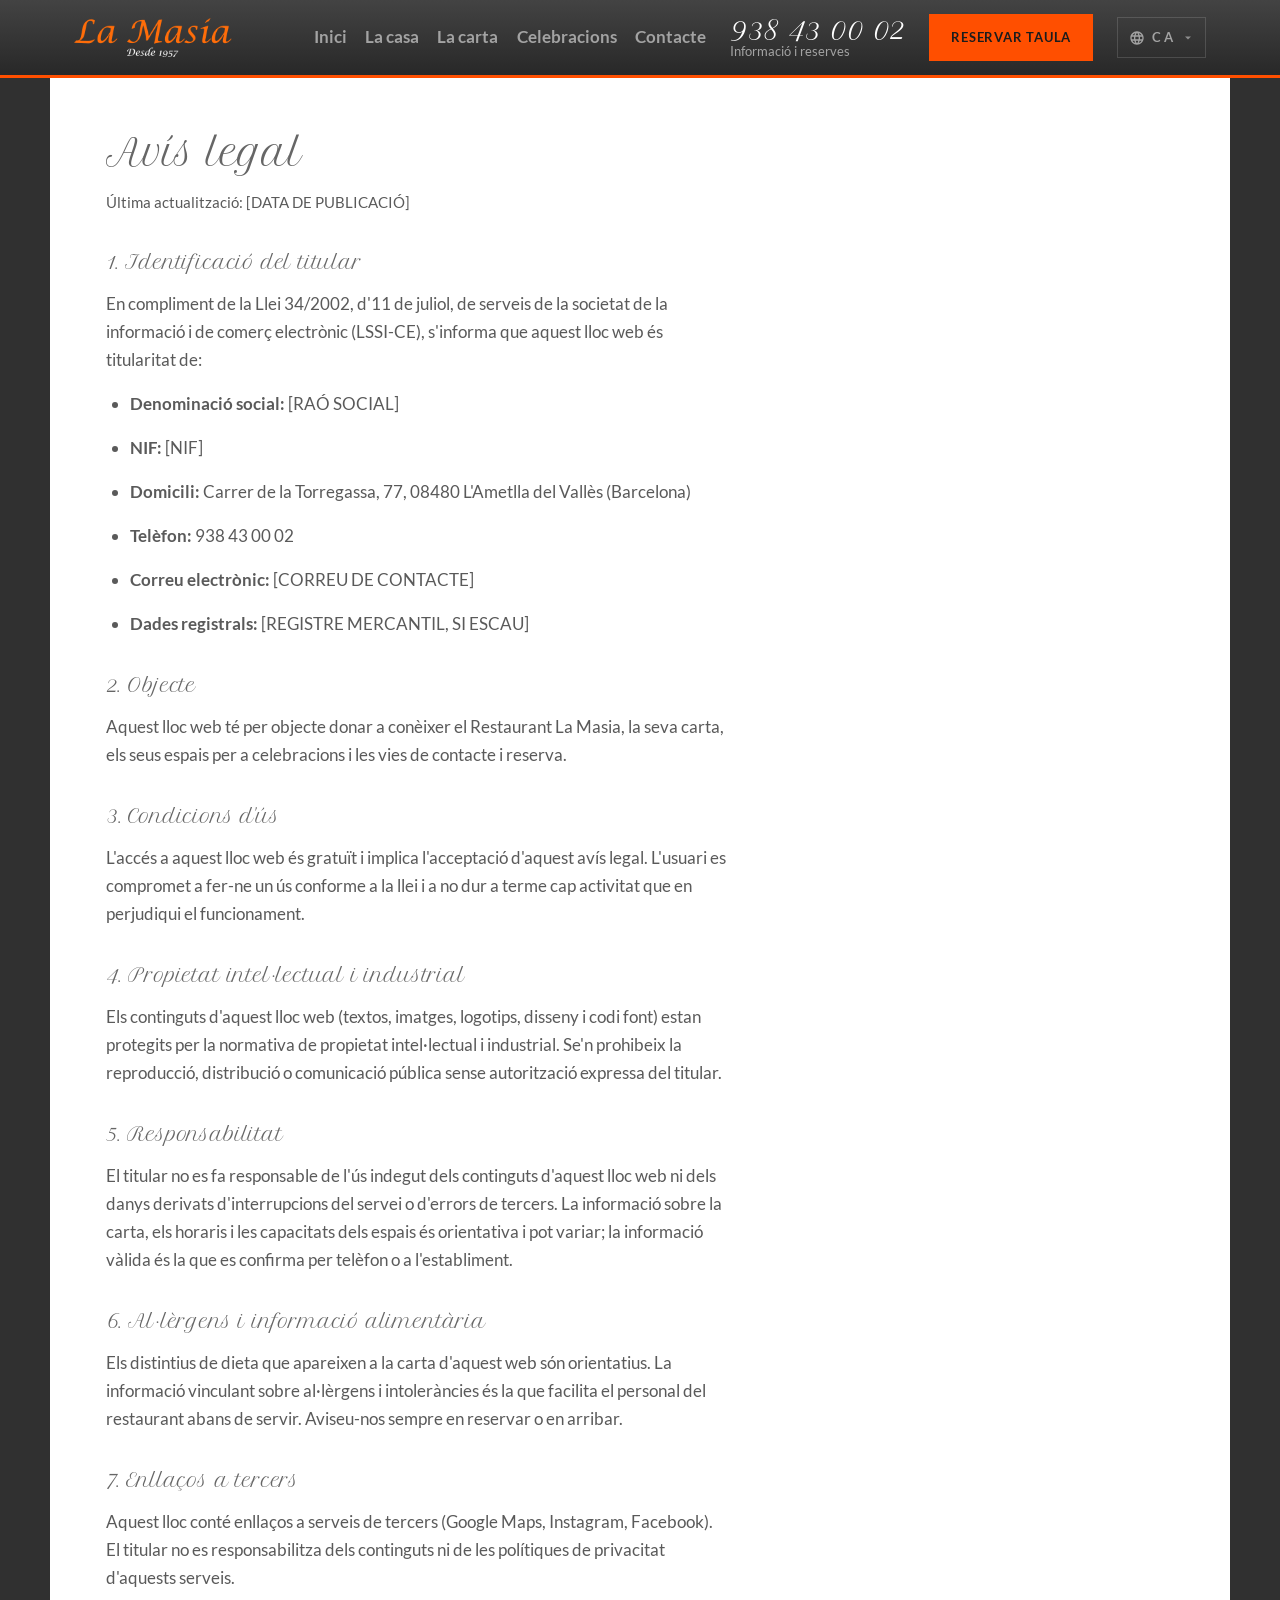
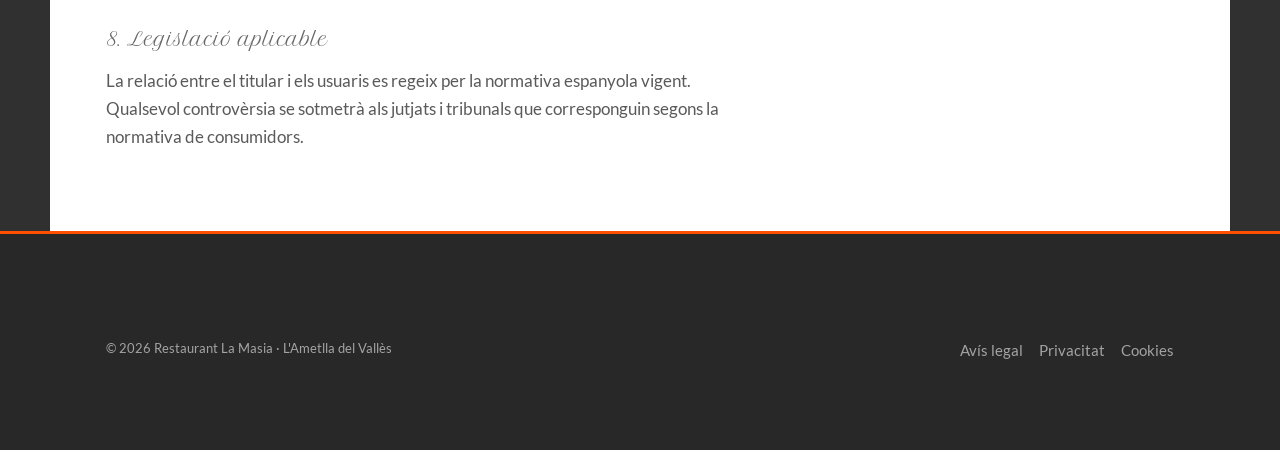
==== commit a1e82ca7: "Els tres idiomes arriben al repo, i la web s'arregla al mòbil Sis coses, i la primera explica per qu" ====
--- a/avis-legal.html
+++ b/avis-legal.html
@@ -7,8 +7,22 @@
 <meta name="description" content="Avís legal del Restaurant La Masia, L'Ametlla del Vallès.">
 <meta name="robots" content="noindex, follow">
 <link rel="canonical" href="https://lamasiarestaurant.com/avis-legal.html">
+
+<!-- ── IDIOMES ────────────────────────────────────────────────────
+     La pàgina està escrita en català i és el català el que indexa
+     Google. El castellà i l'anglès els posa js/i18n.js sobre la
+     mateixa pàgina; ?lang=es i ?lang=en existeixen perquè un enllaç
+     es pugui passar a algú ja en el seu idioma.
+     Aquest script va al <head> i no al final: ha d'arribar abans que
+     es pinti res, o el desplegable d'idioma parpellejaria. -->
+<link rel="alternate" hreflang="ca" href="https://lamasiarestaurant.com/avis-legal.html">
+<link rel="alternate" hreflang="es" href="https://lamasiarestaurant.com/avis-legal.html?lang=es">
+<link rel="alternate" hreflang="en" href="https://lamasiarestaurant.com/avis-legal.html?lang=en">
+<link rel="alternate" hreflang="x-default" href="https://lamasiarestaurant.com/avis-legal.html">
+<script src="js/i18n.js"></script>
+<!-- La icona de la pestanya és la SEVA: vegeu el comentari a index.html. -->
 <link rel="icon" href="assets/favicon.ico" sizes="any">
-<link rel="icon" type="image/png" href="assets/favicon.png">
+<link rel="icon" type="image/png" sizes="192x192" href="assets/favicon.png">
 <!-- Les tipografies s'allotgen aquí mateix (assets/fonts/). La web no fa
      cap petició a cap tercer per carregar-les: vegeu el capdamunt de
      css/styles.css. Aquestes dues són les que es veuen de seguida, i per
@@ -29,6 +43,7 @@
     <nav aria-label="Navegació principal">
       <ul class="nav-enllacos">
         <li><a href="index.html">Inici</a></li>
+        <li><a href="la-casa.html">La casa</a></li>
         <li><a href="carta.html">La carta</a></li>
         <li><a href="celebracions.html">Celebracions</a></li>
         <li><a href="contacte.html">Contacte</a></li>
@@ -39,6 +54,28 @@
       <span>Informació i reserves</span>
     </a>
     <a class="boto boto-principal" href="contacte.html">Reservar taula</a>
+
+    <!-- Desplegable d'idioma. NOMÉS existeix si el JS ha arrencat: el
+         CSS el manté amagat fins que js/i18n.js posa `te-js` al
+         <html>. Sense JS la web és en català i no hi ha res a triar,
+         i un control que no fa res val menys que cap control. -->
+    <div class="tria-idioma" data-idioma-tria>
+      <button class="tria-idioma-boto" type="button" data-idioma-boto
+              aria-expanded="false" aria-haspopup="true"
+              aria-label="Idioma de la pàgina">
+        <svg viewBox="0 0 24 24" aria-hidden="true"><path d="M12 2C6.48 2 2 6.48 2 12s4.48 10 10 10 10-4.48 10-10S17.52 2 12 2Zm6.93 6h-2.95a15.65 15.65 0 0 0-1.38-3.56A8.03 8.03 0 0 1 18.92 8ZM12 4.04c.83 1.2 1.48 2.53 1.91 3.96h-3.82c.43-1.43 1.08-2.76 1.91-3.96ZM4.26 14a7.85 7.85 0 0 1 0-4h3.38a16.6 16.6 0 0 0-.14 2c0 .68.06 1.34.14 2Zm.82 2h2.95c.32 1.25.78 2.45 1.38 3.56A7.99 7.99 0 0 1 5.08 16Zm2.95-8H5.08a7.99 7.99 0 0 1 4.33-3.56A15.65 15.65 0 0 0 8.03 8ZM12 19.96c-.83-1.2-1.48-2.53-1.91-3.96h3.82c-.43 1.43-1.08 2.76-1.91 3.96ZM14.34 14H9.66c-.09-.66-.16-1.32-.16-2 0-.68.07-1.35.16-2h4.68c.09.65.16 1.32.16 2 0 .68-.07 1.34-.16 2Zm.25 5.56c.6-1.11 1.06-2.31 1.38-3.56h2.95a8.03 8.03 0 0 1-4.33 3.56ZM16.36 14c.08-.66.14-1.32.14-2 0-.68-.06-1.34-.14-2h3.38a7.85 7.85 0 0 1 0 4Z"/></svg>
+        <span data-idioma-actual data-sense-traduir>CA</span>
+        <svg class="tria-idioma-punta" viewBox="0 0 24 24" aria-hidden="true"><path d="M12 15 6 9h12z"/></svg>
+      </button>
+      <!-- Cada idioma es diu com es diu ell mateix, no traduït: qui
+           busca la seva llengua busca la paraula que coneix. -->
+      <ul class="tria-idioma-menu" data-idioma-menu data-sense-traduir hidden>
+        <li><button type="button" data-idioma-opcio="ca" lang="ca">Català</button></li>
+        <li><button type="button" data-idioma-opcio="es" lang="es">Castellano</button></li>
+        <li><button type="button" data-idioma-opcio="en" lang="en">English</button></li>
+      </ul>
+    </div>
+
     <button class="nav-boto-menu" id="boto-menu" type="button"
             aria-expanded="false" aria-controls="menu-mobil" aria-label="Obrir el menú">
       <span></span><span></span><span></span>
@@ -48,16 +85,33 @@
 
 <div class="menu-mobil" id="menu-mobil">
   <a href="index.html">Inici</a>
+  <a href="la-casa.html">La casa</a>
   <a href="carta.html">La carta</a>
   <a href="celebracions.html">Celebracions</a>
   <a href="contacte.html">Contacte</a>
   <a href="tel:+34938430002">Trucar — 938 43 00 02</a>
+
+  <!-- Al calaix del mòbil els tres idiomes van a la vista: dins d'un
+       desplegable ja obert no n'hi va un altre. -->
+  <div class="tria-idioma-plana" data-idioma-tria>
+    <span class="tria-idioma-plana-titol">Idioma</span>
+    <div class="tria-idioma-plana-opcions" data-sense-traduir>
+      <button type="button" data-idioma-opcio="ca" lang="ca">Català</button>
+      <button type="button" data-idioma-opcio="es" lang="es">Castellano</button>
+      <button type="button" data-idioma-opcio="en" lang="en">English</button>
+    </div>
+  </div>
 </div>
 
 <main id="contingut" class="legal pagina">
   <div class="envolt">
     <h1>Avís legal</h1>
     <p class="actualitzat">Última actualització: [DATA DE PUBLICACIÓ]</p>
+
+    <!-- El que val és el text català: això és un document legal i una
+         traducció no el substitueix. La nota surt només quan la pàgina
+         s'està llegint en castellà o en anglès. -->
+    <p class="avis-traduccio" data-nomes-idioma="es en">Aquesta pàgina és una traducció de cortesia. La versió catalana és la que preval.</p>
 
     <!-- ESQUELET LEGAL. Cal omplir tots els camps [ENTRE CLAUDÀTORS] amb les
          dades fiscals reals abans de publicar, i fer-lo revisar. -->
@@ -144,6 +198,7 @@
   </div>
 </footer>
 
+<script src="js/traduccions.js"></script>
 <script src="js/main.js"></script>
 </body>
 </html>
--- a/css/styles.css
+++ b/css/styles.css
@@ -332,6 +332,11 @@
   margin-top: var(--s-3);
 }
 .seccio-fosca .entradeta { color: rgba(255, 255, 255, 0.82); }
+/* Un enllaç o un botó just després d'una entradeta necessita aire. La
+   regla de ritme d'aquesta web (`.seccio > .envolt > * + *`) només
+   arriba als fills directes de `.envolt`, i aquests van dins del bloc
+   que s'anima. */
+.entradeta + p { margin-top: var(--s-3); }
 
 .regle {
   width: 52px;
@@ -424,11 +429,26 @@
 .nav-marca { display: flex; align-items: center; margin-right: auto; }
 .nav-marca img { width: 158px; height: 39px; object-fit: contain; }
 
-.nav-enllacos { display: flex; align-items: center; gap: var(--s-3); list-style: none; }
+/* ⚠️ AQUESTA BARRA VA JUSTA D'AMPLADA, i s'ha de comptar en CASTELLÀ,
+   que és l'idioma que fa les paraules més llargues («Celebraciones»,
+   «Reservar mesa»). Amb la cinquena pestanya («La casa») i el text
+   castellà, a 1366 px els enllaços partien en dues línies: «La / casa».
+
+   Tres coses ho aguanten, i les tres fan falta:
+     · `white-space: nowrap` — un element de menú no es parteix mai.
+     · La mida de cos i no --t-md: 17 px en comptes de 19 en aquesta
+       fila són uns 40 px per a tota la barra.
+     · El pas al menú d'hamburguesa puja de 1100 a 1250 px (vegeu la
+       secció RESPONSIVE): per sota d'això ja no s'hi intenta encabir.
+
+   Si algun dia s'hi afegeix una sisena pestanya, s'ha de tornar a
+   mesurar amb ?lang=es a 1280 px. No hi cabrà. */
+.nav-enllacos { display: flex; align-items: center; gap: 1.15rem; list-style: none; }
 .nav-enllacos a {
   font-family: var(--cos);
   font-weight: 700;
-  font-size: var(--t-md);
+  font-size: var(--t-base);
+  white-space: nowrap;
   color: var(--text-clar);
   transition: color 0.2s ease;
 }
@@ -486,6 +506,13 @@
   background: var(--gris-panell);
   border-bottom: 3px solid var(--taronja);
   padding-bottom: var(--s-3);
+  /* El calaix té cinc pàgines, el telèfon, el botó i els tres idiomes.
+     En un telèfon ajagut, o en un de petit, això no hi cap: sense
+     aquestes dues línies els últims enllaços queden fora de la pantalla
+     i no s'hi pot arribar de cap manera. */
+  max-height: calc(100svh - var(--nav-h));
+  overflow-y: auto;
+  overscroll-behavior: contain;
 }
 .menu-mobil.obert { display: flex; }
 .menu-mobil a {
@@ -498,6 +525,140 @@
 }
 .menu-mobil a:hover { background: rgba(255, 255, 255, 0.07); }
 .menu-mobil .boto { margin: var(--s-3) var(--s-3) 0; font-family: var(--cos); }
+
+/* ═══ TRIA D'IDIOMA ═════════════════════════════════════════════
+   Català, castellà i anglès. El desplegable NOMÉS existeix si el JS
+   ha arrencat: js/i18n.js posa `te-js` al <html> des del <head>, i
+   fins llavors aquest bloc no es veu. Un control que no pot fer res
+   és pitjor que cap control.
+
+   Quadrat i gris com la resta de la barra: aquí no s'arrodoneix res
+   (--radi: 0) i el taronja només marca l'estat actiu, com als
+   enllaços de la navegació.
+   ═════════════════════════════════════════════════════════════ */
+
+.tria-idioma { display: none; }
+.te-js .tria-idioma { position: relative; display: block; }
+
+.tria-idioma-boto {
+  display: flex;
+  align-items: center;
+  gap: 0.4rem;
+  padding: 0.55rem 0.7rem;
+  background: none;
+  border: 1px solid var(--vora-fosca);
+  font-family: var(--cos);
+  font-weight: 700;
+  font-size: var(--t-xs);
+  letter-spacing: var(--track-ample);
+  color: var(--text-clar);
+  cursor: pointer;
+  transition: color 0.2s ease, border-color 0.2s ease;
+}
+.tria-idioma-boto:hover,
+.tria-idioma-boto[aria-expanded="true"] {
+  color: var(--blanc);
+  border-color: var(--taronja);
+}
+.tria-idioma-boto svg { width: 16px; height: 16px; fill: currentColor; flex: none; }
+.tria-idioma-punta { width: 12px !important; height: 12px !important; opacity: 0.8; }
+.tria-idioma-boto[aria-expanded="true"] .tria-idioma-punta { transform: rotate(180deg); }
+
+.tria-idioma-menu {
+  position: absolute;
+  top: calc(100% + 0.55rem);
+  right: 0;
+  z-index: 210;
+  min-width: 11rem;
+  margin: 0;
+  padding: 0;
+  list-style: none;
+  background: var(--gris-panell);
+  border: 1px solid var(--vora-fosca);
+  border-top: 3px solid var(--taronja);
+  box-shadow: var(--ombra-up);
+}
+.tria-idioma-menu button {
+  display: flex;
+  align-items: center;
+  justify-content: space-between;
+  gap: var(--s-2);
+  width: 100%;
+  padding: 0.7rem var(--s-2);
+  background: none;
+  border: 0;
+  border-bottom: 1px solid var(--vora-fosca);
+  font-family: var(--cos);
+  font-size: var(--t-sm);
+  color: var(--text-clar);
+  text-align: left;
+  cursor: pointer;
+}
+.tria-idioma-menu li:last-child button { border-bottom: 0; }
+.tria-idioma-menu button:hover { background: rgba(255, 255, 255, 0.07); color: var(--blanc); }
+.tria-idioma-menu button[aria-current="true"] { color: var(--blanc); font-weight: 700; }
+
+/* La marca de l'idioma actiu es dibuixa amb CSS: així no hi ha cap
+   caràcter que un lector de pantalla hagi de llegir. Qui ho ha de
+   saber ja ho sap per l'aria-current. */
+.tria-idioma-menu button[aria-current="true"]::after {
+  content: "";
+  width: 7px;
+  height: 7px;
+  background: var(--taronja);
+  flex: none;
+}
+
+/* ── La variant del menú mòbil ───────────────────────────────
+   Dins del calaix desplegat no hi va un desplegable a dins d'un
+   altre: hi van els tres idiomes a la vista, que amb el dit és
+   una premuda en comptes de dues. */
+
+.tria-idioma-plana { display: none; padding: var(--s-3) var(--s-3) 0; }
+.tria-idioma-plana-titol {
+  display: block;
+  font-family: var(--cos);
+  font-size: var(--t-xs);
+  letter-spacing: var(--track-ample);
+  text-transform: uppercase;
+  color: var(--text-clar);
+  margin-bottom: 0.6rem;
+}
+.tria-idioma-plana-opcions { display: flex; gap: 0.5rem; }
+.tria-idioma-plana-opcions button {
+  flex: 1;
+  padding: 0.7rem 0.4rem;
+  background: none;
+  border: 1px solid var(--vora-fosca);
+  font-family: var(--cos);
+  font-weight: 700;
+  font-size: var(--t-sm);
+  color: var(--text-clar);
+  cursor: pointer;
+}
+.tria-idioma-plana-opcions button[aria-current="true"] {
+  color: var(--blanc);
+  border-color: var(--taronja);
+  background: rgba(255, 79, 0, 0.14);
+}
+
+/* La línia que avisa que una ressenya està traduïda. Va per sota del
+   nom i pesa menys que ell: informa, no crida. Només es veu quan la
+   pàgina no està en l'idioma en què es va escriure la ressenya. */
+.cita-traduida {
+  margin-top: 0.35rem;
+  font-size: var(--t-xs);
+  font-style: italic;
+  color: var(--text-suau);
+}
+.seccio-fosca .cita-traduida { color: var(--text-clar); }
+
+/* Mentre el diccionari no ha arribat, la pàgina encara diu el que diu
+   l'HTML: català. Per a qui la va deixar en castellà o en anglès això
+   seria un parpelleig d'un idioma que no ha demanat. js/i18n.js posa
+   aquesta classe des del <head> i la treu en acabar de traduir; si el
+   diccionari no carregués, la treu igualment al segon i mig. */
+.i18n-pendent body { opacity: 0; }
 
 /* ═══ TRUCADA FLOTANT ═══════════════════════════════════════════ */
 
@@ -536,7 +697,10 @@
   overflow: hidden;
 }
 .hero-foto { position: absolute; inset: 0; z-index: 0; }
-.hero-foto img { width: 100%; height: 100%; object-fit: cover; }
+/* `object-position: center 38%` puja el retall: la façana és al mig de la
+   foto i el cel a dalt. Amb el retall centrat, en pantalles amples el que
+   sobrava es menjava la porta i deixava cel. */
+.hero-foto img { width: 100%; height: 100%; object-fit: cover; object-position: center 38%; }
 /* Dues capes: una que enfosqueix el costat del text i una altra que
    assenta la part baixa. La foto la posa el client i no sabem si serà
    clara o fosca, així que el text ha de quedar llegible en tots dos
@@ -651,15 +815,83 @@
 
 /* ═══ HISTÒRIA ══════════════════════════════════════════════════ */
 
+/* Només l'usa la-casa.html (#qui-som). A la portada aquest bloc s'ha
+   substituït per `.porta`. */
 .historia { display: grid; grid-template-columns: 0.9fr 1fr; gap: var(--s-5); align-items: center; }
-.historia-foto img { width: 100%; height: 100%; object-fit: cover; }
+/* `aspect-ratio` i no l'alçada natural: la fotografia d'aquesta columna
+   ha canviat un cop ja (de vertical a apaïsada) i, sense retall fixat,
+   canviar-la torna a descompensar la fila. Amb 4:3 el bloc es manté
+   igual amb la fotografia que hi posin. */
+.historia-foto img { width: 100%; aspect-ratio: 4 / 3; object-fit: cover; }
 .historia-cos p { color: var(--text-suau); }
 .historia-cos p + p { margin-top: var(--s-2); }
+.historia-cos .grup-botons { margin-top: var(--s-4); }
 
 .valors { display: grid; grid-template-columns: repeat(2, 1fr); gap: var(--s-3); margin-top: var(--s-4); }
 .valor { border-top: 3px solid var(--taronja); padding-top: var(--s-2); }
 .valor strong { display: block; font-size: var(--t-md); color: var(--text-titol); }
 .valor span { font-size: var(--t-sm); color: var(--text-suau); }
+
+/* ═══ LA PORTA CAP A «LA CASA» ══════════════════════════════════
+   La drecera de la portada. És el mateix recurs que `.cami` —foto de
+   fons, vel, text a sobre— però apaïsada i sencera d'enllaç, i amb el
+   text a la banda dreta perquè no es confongui amb les dues targetes
+   que hi ha just a sobre.
+
+   Tot són <span> per dins: l'element de fora és una <a> i dins d'un
+   enllaç no hi poden anar títols ni paràgrafs de bloc.
+   ═════════════════════════════════════════════════════════════ */
+
+.porta {
+  position: relative;
+  display: flex;
+  align-items: center;
+  justify-content: flex-end;
+  min-height: 340px;
+  padding: var(--s-5);
+  overflow: hidden;
+  background: var(--gris-cap-baix);
+  isolation: isolate;
+}
+.porta img {
+  position: absolute;
+  inset: 0;
+  z-index: -2;
+  width: 100%;
+  height: 100%;
+  object-fit: cover;
+  object-position: center 30%;
+  transition: transform 0.5s ease;
+}
+.porta::after {
+  content: "";
+  position: absolute;
+  inset: 0;
+  z-index: -1;
+  background: linear-gradient(to left,
+                rgba(20, 20, 20, 0.90) 0%,
+                rgba(20, 20, 20, 0.78) 45%,
+                rgba(20, 20, 20, 0.28) 100%);
+}
+.porta:hover img { transform: scale(1.04); }
+
+.porta-text { display: block; max-width: 30rem; }
+.porta-titol {
+  display: block;
+  font-family: var(--titols);
+  font-size: var(--t-xl);
+  line-height: 1.2;
+  color: var(--blanc);
+}
+.porta-frase {
+  display: block;
+  font-size: var(--t-sm);
+  color: rgba(255, 255, 255, 0.86);
+  margin-block: 0.7rem var(--s-3);
+}
+.porta .sobretitol { color: var(--taronja-logo); }
+.porta .enllac-fletxa { color: var(--taronja-logo); }
+.porta:hover .enllac-fletxa { gap: 0.85rem; }
 
 /* ═══ CARTA ═════════════════════════════════════════════════════ */
 
@@ -750,6 +982,68 @@
 .menu-buit p { color: var(--text-suau); }
 .menu-buit-tel { margin-top: var(--s-2); font-size: var(--t-md); color: var(--text); }
 .menu-buit-tel a { font-weight: 700; color: var(--taronja-text); }
+
+/* ═══ PER EMPORTAR ══════════════════════════════════════════════
+   Tres passos a l'esquerra i el telèfon a la dreta. La numeració la
+   posa el CSS a partir de l'<ol>, no s'escriu a mà: si algun dia se
+   n'hi afegeix o se'n treu un, no queda cap número saltat.
+   ═════════════════════════════════════════════════════════════ */
+
+.emportar {
+  display: grid;
+  grid-template-columns: 1.15fr 1fr;
+  gap: var(--s-5);
+  align-items: start;
+}
+
+.emportar-passos ol { list-style: none; counter-reset: pas; display: grid; gap: var(--s-3); }
+/* Tres cel·les per fila i no dues: el número a l'esquerra ocupant les dues
+   files, i el títol i la descripció apilats a la dreta. Sense el
+   `grid-row: span 2`, la descripció queia a la fila de sota dins de la
+   columna estreta del número i sortia a paraula per línia. */
+.emportar-passos li {
+  counter-increment: pas;
+  display: grid;
+  grid-template-columns: 2.6rem 1fr;
+  column-gap: var(--s-2);
+  row-gap: 0.2rem;
+  align-items: start;
+}
+.emportar-passos strong,
+.emportar-passos li > span { grid-column: 2; }
+.emportar-passos li::before {
+  content: counter(pas);
+  grid-row: span 2;
+  display: flex;
+  align-items: center;
+  justify-content: center;
+  width: 2.6rem;
+  height: 2.6rem;
+  background: var(--taronja);
+  color: var(--text);          /* 6,7:1 — mai blanc sobre el taronja */
+  font-family: var(--titols);
+  font-size: var(--t-md);
+  line-height: 1;
+}
+.emportar-passos strong { display: block; font-size: var(--t-md); color: var(--text-titol); }
+.emportar-passos span { display: block; font-size: var(--t-sm); color: var(--text-suau); }
+.emportar-passos a { color: var(--taronja-text); font-weight: 700; }
+
+.emportar-enllacos {
+  display: flex;
+  flex-wrap: wrap;
+  gap: var(--s-3);
+  margin-top: var(--s-4);
+}
+
+.emportar-accio {
+  border: 1px solid var(--vora);
+  border-top: 4px solid var(--taronja);
+  padding: var(--s-4);
+  background: var(--blanc);
+}
+.emportar-accio > * + * { margin-top: var(--s-3); }
+.emportar-nota { color: var(--text-suau); }
 
 .carta-nav { display: flex; flex-wrap: wrap; gap: 0.5rem; margin-block: var(--s-4); }
 .carta-nav a {
@@ -936,6 +1230,167 @@
 .sala.encaixa .sala-estat { color: var(--taronja-text); }
 .sala.no-encaixa { opacity: 0.55; }
 .sala.no-encaixa .sala-estat { color: var(--text-suau); }
+
+/* ═══ GALERIA ═══════════════════════════════════════════════════
+   La graella existeix sense JS: són <figure> amb la seva fotografia i
+   el seu peu. js/galeria.js hi afegeix el visor a pantalla completa i
+   marca la caixa amb .galeria-amb-visor; tot el que insinua que això
+   es pot prémer (el cursor, la lupa, el zoom) penja d'aquella classe,
+   perquè si el JS no arrenca no hi hagi cap promesa falsa.
+   ═════════════════════════════════════════════════════════════ */
+
+.galeria {
+  display: grid;
+  grid-template-columns: repeat(3, 1fr);
+  gap: var(--s-3);
+}
+.galeria figure { display: flex; flex-direction: column; }
+.galeria img {
+  width: 100%;
+  aspect-ratio: 4 / 3;
+  object-fit: cover;
+  border: 1px solid var(--vora);
+}
+.galeria figcaption {
+  font-size: var(--t-xs);
+  color: var(--text-suau);
+  margin-top: 0.6rem;
+  line-height: 1.4;
+}
+
+/* El botó que hi posa el JS no ha de canviar res de com es veu la
+   fotografia: només la fa prémer. */
+.galeria-boto {
+  display: block;
+  position: relative;
+  width: 100%;
+  padding: 0;
+  background: none;
+  border: 0;
+  cursor: zoom-in;
+  overflow: hidden;
+}
+.galeria-boto img { transition: transform 0.4s ease; }
+.galeria-boto:hover img { transform: scale(1.04); }
+
+/* La lupa apareix a sobre en passar-hi el ratolí. Amb el dit no hi ha
+   :hover i no cal: al mòbil, prémer una foto ja s'espera que l'obri. */
+.galeria-boto::after {
+  content: "";
+  position: absolute;
+  inset: 0;
+  background: rgba(18, 18, 18, 0.28);
+  opacity: 0;
+  transition: opacity 0.25s ease;
+}
+.galeria-boto:hover::after,
+.galeria-boto:focus-visible::after { opacity: 1; }
+
+/* ── El visor ─────────────────────────────────────────────────
+   És un <dialog>: el navegador ja fa l'Escape, el fons inert i el
+   retorn del focus. Aquí només se'n dibuixa l'aspecte. */
+
+.visor {
+  width: 100%;
+  max-width: 100%;
+  height: 100%;
+  max-height: 100%;
+  margin: 0;
+  padding: 0;
+  border: 0;
+  background: rgba(18, 18, 18, 0.94);
+  color: var(--blanc);
+  overflow: hidden;
+}
+.visor::backdrop { background: rgba(18, 18, 18, 0.9); }
+
+.visor-cos {
+  display: flex;
+  flex-direction: column;
+  align-items: center;
+  justify-content: center;
+  gap: var(--s-2);
+  height: 100%;
+  padding: 4.5rem var(--s-4);
+  /* Que prémer la fotografia NO tanqui: només el fons. */
+  pointer-events: none;
+}
+.visor-cos img {
+  max-width: 100%;
+  max-height: 100%;
+  width: auto;
+  object-fit: contain;
+}
+.visor-peu {
+  font-size: var(--t-sm);
+  color: rgba(255, 255, 255, 0.85);
+  text-align: center;
+  max-width: 46rem;
+}
+
+.visor-boto {
+  position: absolute;
+  z-index: 2;
+  display: flex;
+  align-items: center;
+  justify-content: center;
+  width: 3rem;
+  height: 3rem;
+  background: rgba(255, 255, 255, 0.10);
+  border: 1px solid var(--vora-fosca);
+  color: var(--blanc);
+  font-family: var(--cos);
+  font-size: 1.9rem;
+  line-height: 1;
+  cursor: pointer;
+  transition: background 0.2s ease, border-color 0.2s ease;
+}
+.visor-boto:hover { background: var(--taronja); border-color: var(--taronja); color: var(--text); }
+.visor :focus-visible { outline-color: var(--blanc); }
+
+.visor-tanca    { top: var(--s-2); right: var(--s-2); }
+.visor-anterior { top: 50%; left: var(--s-2); transform: translateY(-50%); }
+.visor-seguent  { top: 50%; right: var(--s-2); transform: translateY(-50%); }
+
+.visor-compte {
+  position: absolute;
+  bottom: var(--s-2);
+  left: 0;
+  right: 0;
+  text-align: center;
+  font-size: var(--t-xs);
+  letter-spacing: var(--track-ample);
+  color: var(--text-clar);
+}
+
+/* ═══ ELS ESPAIS (la-casa.html) ═════════════════════════════════
+   Files alternades: foto i text, text i foto. NO és la graella de
+   targetes de celebracions.html —allà les quatre sales han de poder
+   comparar-se d'un cop d'ull, aquí s'expliquen d'una en una— i per
+   això són dos blocs diferents i no un de compartit.
+   ═════════════════════════════════════════════════════════════ */
+
+.espais-llista { display: grid; gap: var(--s-5); }
+.espai {
+  display: grid;
+  grid-template-columns: 1fr 1fr;
+  gap: var(--s-4);
+  align-items: center;
+}
+/* La segona i la quarta van al revés: la fotografia a la dreta. Amb
+   `order` i no canviant l'HTML, perquè l'ordre de lectura d'un lector
+   de pantalla ha de continuar sent sala-per-sala. */
+.espai:nth-child(even) .espai-foto { order: 2; }
+
+.espai-foto img { width: 100%; aspect-ratio: 4 / 3; object-fit: cover; }
+.espai-cos h3 { font-family: var(--cos); font-weight: 700; font-size: var(--t-md); color: var(--text-titol); }
+.espai-capacitat {
+  font-family: var(--titols);
+  font-size: var(--t-lg);
+  color: var(--taronja-text);
+  margin-top: 0.35rem;
+}
+.espai-cos p:last-child { color: var(--text-suau); margin-top: var(--s-2); }
 
 /* ═══ RESSENYES ═════════════════════════════════════════════════ */
 
@@ -1193,6 +1648,15 @@
 .legal ul { margin-left: var(--s-3); }
 .legal .actualitzat { font-size: var(--t-sm); }
 
+/* Un legal traduït continua sent una traducció. Es marca amb el filet
+   taronja de la casa perquè es llegeixi abans que el text. */
+.legal .avis-traduccio {
+  border-left: 3px solid var(--taronja);
+  padding-left: var(--s-2);
+  font-size: var(--t-sm);
+  font-style: italic;
+}
+
 /* ═══ ANIMACIÓ ══════════════════════════════════════════════════
    Millora progressiva: el contingut és visible per defecte i només
    s'amaga per revelar-lo si el JS ha pogut posar .js-anim.
@@ -1210,10 +1674,16 @@
 
 /* ═══ RESPONSIVE ════════════════════════════════════════════════ */
 
-@media (max-width: 1100px) {
+/* Pujat de 1100 a 1250 en afegir la cinquena pestanya: entre les dues
+   amplades, la barra sencera ja no hi cabia en castellà. Vegeu el
+   comentari llarg de `.nav-enllacos`. */
+@media (max-width: 1250px) {
   .nav-enllacos, .nav-tel { display: none; }
   .nav-boto-menu { display: flex; }
   .nav .boto-principal { margin-left: auto; }
+}
+
+@media (max-width: 1100px) {
   .peu-graella { grid-template-columns: 1fr 1fr; }
 }
 
@@ -1232,12 +1702,103 @@
   .banda-fets ul { grid-template-columns: 1fr 1fr; }
   .banda-fets li:nth-child(2) { border-right: 0; }
   .banda-fets li:nth-child(-n+2) { border-bottom: 1px solid var(--vora-fosca); }
-  .hero-foto { aspect-ratio: 4 / 3; }
+  .galeria { grid-template-columns: 1fr 1fr; }
+  .emportar { grid-template-columns: 1fr; gap: var(--s-4); }
+  /* El vel horitzontal de la porta fa el mateix mal que el del hero en
+     una pantalla estreta: passa a vertical i el text baixa a sota. */
+  .porta { justify-content: flex-start; align-items: flex-end; min-height: 300px; padding: var(--s-4); }
+  /* Aquesta fotografia és clara (parets grogues, finestres a contrallum) i
+     el text hi va a sobre de dalt a baix, no en una columna com a
+     l'escriptori. El vel no pot baixar de ~0,80 dins de la franja del
+     text o el blanc s'hi queda en 3,9:1, per sota d'AA. */
+  .porta::after {
+    background: linear-gradient(to top,
+                  rgba(20, 20, 20, 0.93) 0%,
+                  rgba(20, 20, 20, 0.86) 62%,
+                  rgba(20, 20, 20, 0.55) 88%,
+                  rgba(20, 20, 20, 0.28) 100%);
+  }
+  .porta-text { max-width: none; }
+  /* Les fileres alternades no tenen sentit en una sola columna: si es
+     deixés l'`order`, dues sales de cada quatre sortirien amb el text
+     abans de la seva fotografia. */
+  .espai { grid-template-columns: 1fr; gap: var(--s-3); }
+  .espai:nth-child(even) .espai-foto { order: 0; }
+  .espais-llista { gap: var(--s-4); }
+
+  /* ── EL HERO AL MÒBIL: LA FOTO A DALT, EL TEXT A SOTA ──────────
+     Aquí hi havia `.hero-foto { aspect-ratio: 4/3 }`, i encongia una
+     caixa que és `position:absolute; inset:0`: la fotografia quedava
+     en una franja de 293 px a dalt del hero, però el titular seguia
+     col·locat a sobre de tot el bloc i li queia al damunt. Els 400 px
+     de sota eren gris pla. Es veia trencat i la casa no es veia.
+
+     A l'escriptori el text va SOBRE la fotografia i funciona: el hero
+     és apaïsat, hi ha lloc de sobra a la dreta i el vel enfosqueix
+     només el costat esquerre. Al mòbil això no es pot fer, i per dues
+     raons alhora:
+
+       · La caixa passa a ser 360×780 (0,46:1) i la foto és 1800×1000
+         (1,8:1). Amb `object-fit: cover` se'n retalla el 74 % de
+         l'amplada: de la casa només se'n veu una columna central.
+       · Per fer llegible el text cal un vel que, en una pantalla
+         estreta, tapa tota l'amplada. Just el que quedava de foto.
+
+     Per això aquí el hero deixa de ser una capa i passa a ser dues
+     caixes apilades: la fotografia amb una proporció que la respecta
+     (5:4, retall suau) i el text a sota sobre el gris de la casa. La
+     foto es veu sencera i no hi ha res al damunt. */
+  .hero {
+    display: block;
+    min-height: 0;
+    padding-block: var(--nav-h) 0;
+    background: var(--gris-cap-baix);
+  }
+  .hero > .hero-foto {
+    position: relative;
+    inset: auto;
+    aspect-ratio: 5 / 4;
+  }
+  .hero > .hero-vel { display: none; }
+
+  /* Perquè no siguin dos rectangles encolats, la part baixa de la
+     fotografia es fon amb el gris del bloc de text. */
+  .hero > .hero-foto::after {
+    content: "";
+    position: absolute;
+    inset: auto 0 0 0;
+    height: 34%;
+    background: linear-gradient(to top, var(--gris-cap-baix), rgba(67, 67, 67, 0));
+  }
+
+  .hero-text { max-width: none; padding-block: var(--s-4) var(--s-5); }
+
+  /* El bloc de text feia 520 px dels 780 de la pantalla. Aquestes dues
+     línies li'n treuen un centenar sense canviar cap paraula:
+     l'etiqueta cap en una línia i l'entradeta va a la mida de cos, que
+     a 17 px es continua llegint perfectament. */
+  .hero-etiqueta { letter-spacing: 0.12em; padding: 0.3rem 0.7rem; }
+  .hero-frase { font-size: var(--t-base); margin-block: var(--s-2) var(--s-3); }
+
+  /* Les capçaleres de les pàgines interiors SÍ que mantenen el text a
+     sobre —són molt més baixes i hi caben dues línies—, però el vel
+     d'esquerra a dreta els fa el mateix mal. Aquí passa a vertical. */
+  .cap-pagina .hero-vel {
+    background: linear-gradient(to top,
+                    rgba(18, 18, 18, 0.88) 0%,
+                    rgba(18, 18, 18, 0.70) 55%,
+                    rgba(18, 18, 18, 0.34) 100%);
+  }
+  .cap-pagina .hero-foto img { object-position: center 34%; }
 }
 
 @media (max-width: 620px) {
   :root { --s-6: 3rem; --s-7: 3.75rem; }
-  .hero-text { padding: var(--s-4) var(--s-3); }
+  /* Només separació per sota del vel; el `.envolt` ja posa els marges
+     laterals. Amb el padding horitzontal que hi havia aquí, el text del
+     hero quedava sagnat 48 px en una pantalla de 390 i hi perdia una
+     paraula per línia. */
+  .hero-text { padding-block: var(--s-3) 0; }
   .sales { grid-template-columns: 1fr; }
   .camps { grid-template-columns: 1fr; }
   .valors { grid-template-columns: 1fr; }
@@ -1248,7 +1809,24 @@
   .grup-botons .boto { flex: 1 1 100%; }
   .nav-marca img { width: 124px; height: 30px; }
   .nav .boto { padding: 0.6rem 0.8rem; font-size: 0.7rem; letter-spacing: 0.03em; white-space: nowrap; }
+  /* A la barra ja no hi caben logo + CTA + idioma + botó de menú: el
+     CTA principal no s'amaga mai, així que la tria d'idioma se'n va a
+     dins del calaix, que en aquesta amplada ÉS el menú de dalt. */
+  .te-js .tria-idioma { display: none; }
+  .te-js .tria-idioma-plana { display: block; }
+  .nav > .envolt { gap: var(--s-2); }
   .truca-flotant { right: var(--s-2); bottom: var(--s-2); padding: 0.8rem 1.1rem; }
+
+  /* Al visor, les fletxes laterals es mengen l'amplada de la
+     fotografia. Aquí baixen totes tres a peu de pantalla, on el polze
+     hi arriba, i la fotografia recupera l'ample sencer. */
+  .visor-cos { padding: 3.5rem var(--s-2) 6.5rem; }
+  .visor-boto { width: 3.4rem; height: 3.4rem; }
+  .visor-anterior,
+  .visor-seguent { top: auto; bottom: var(--s-2); transform: none; }
+  .visor-anterior { left: var(--s-2); }
+  .visor-seguent { right: var(--s-2); }
+  .visor-compte { bottom: 1.55rem; }
 }
 
 /* ═══ MOVIMENT REDUÏT ═══════════════════════════════════════════ */
